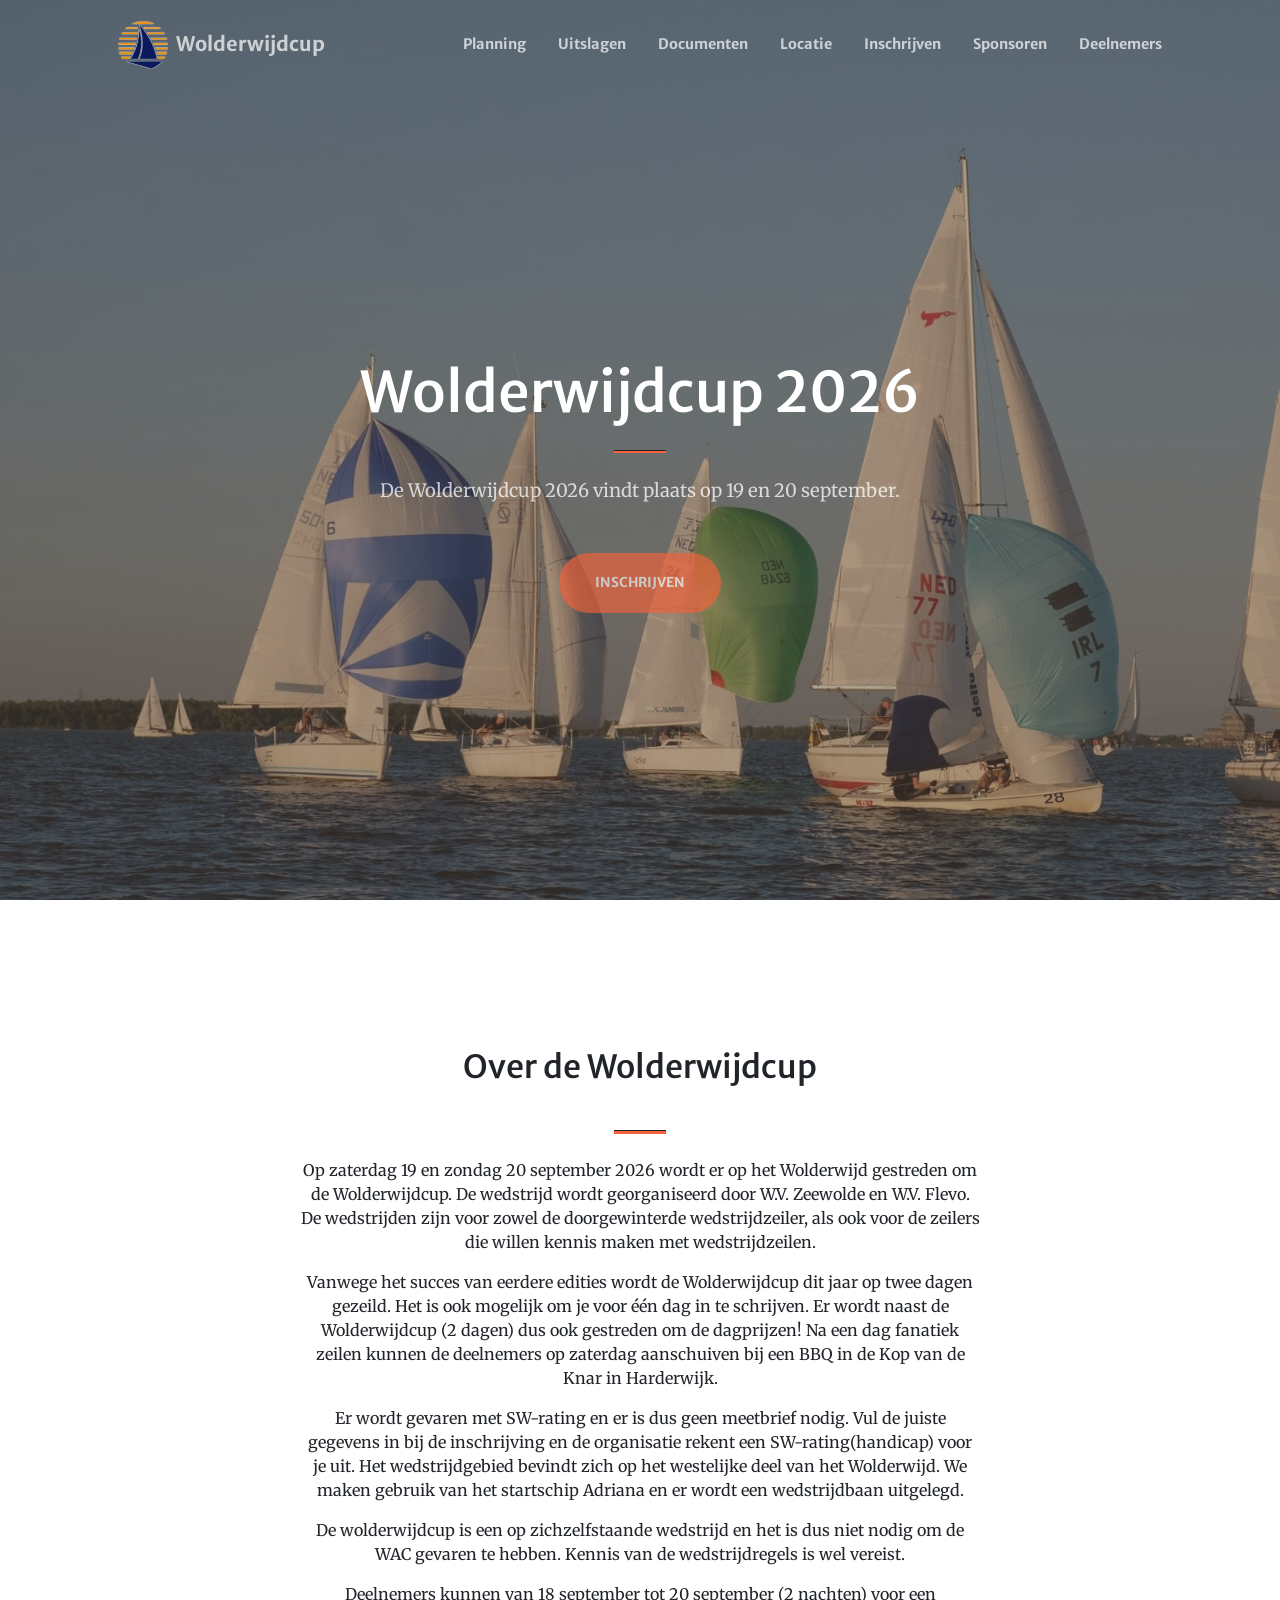
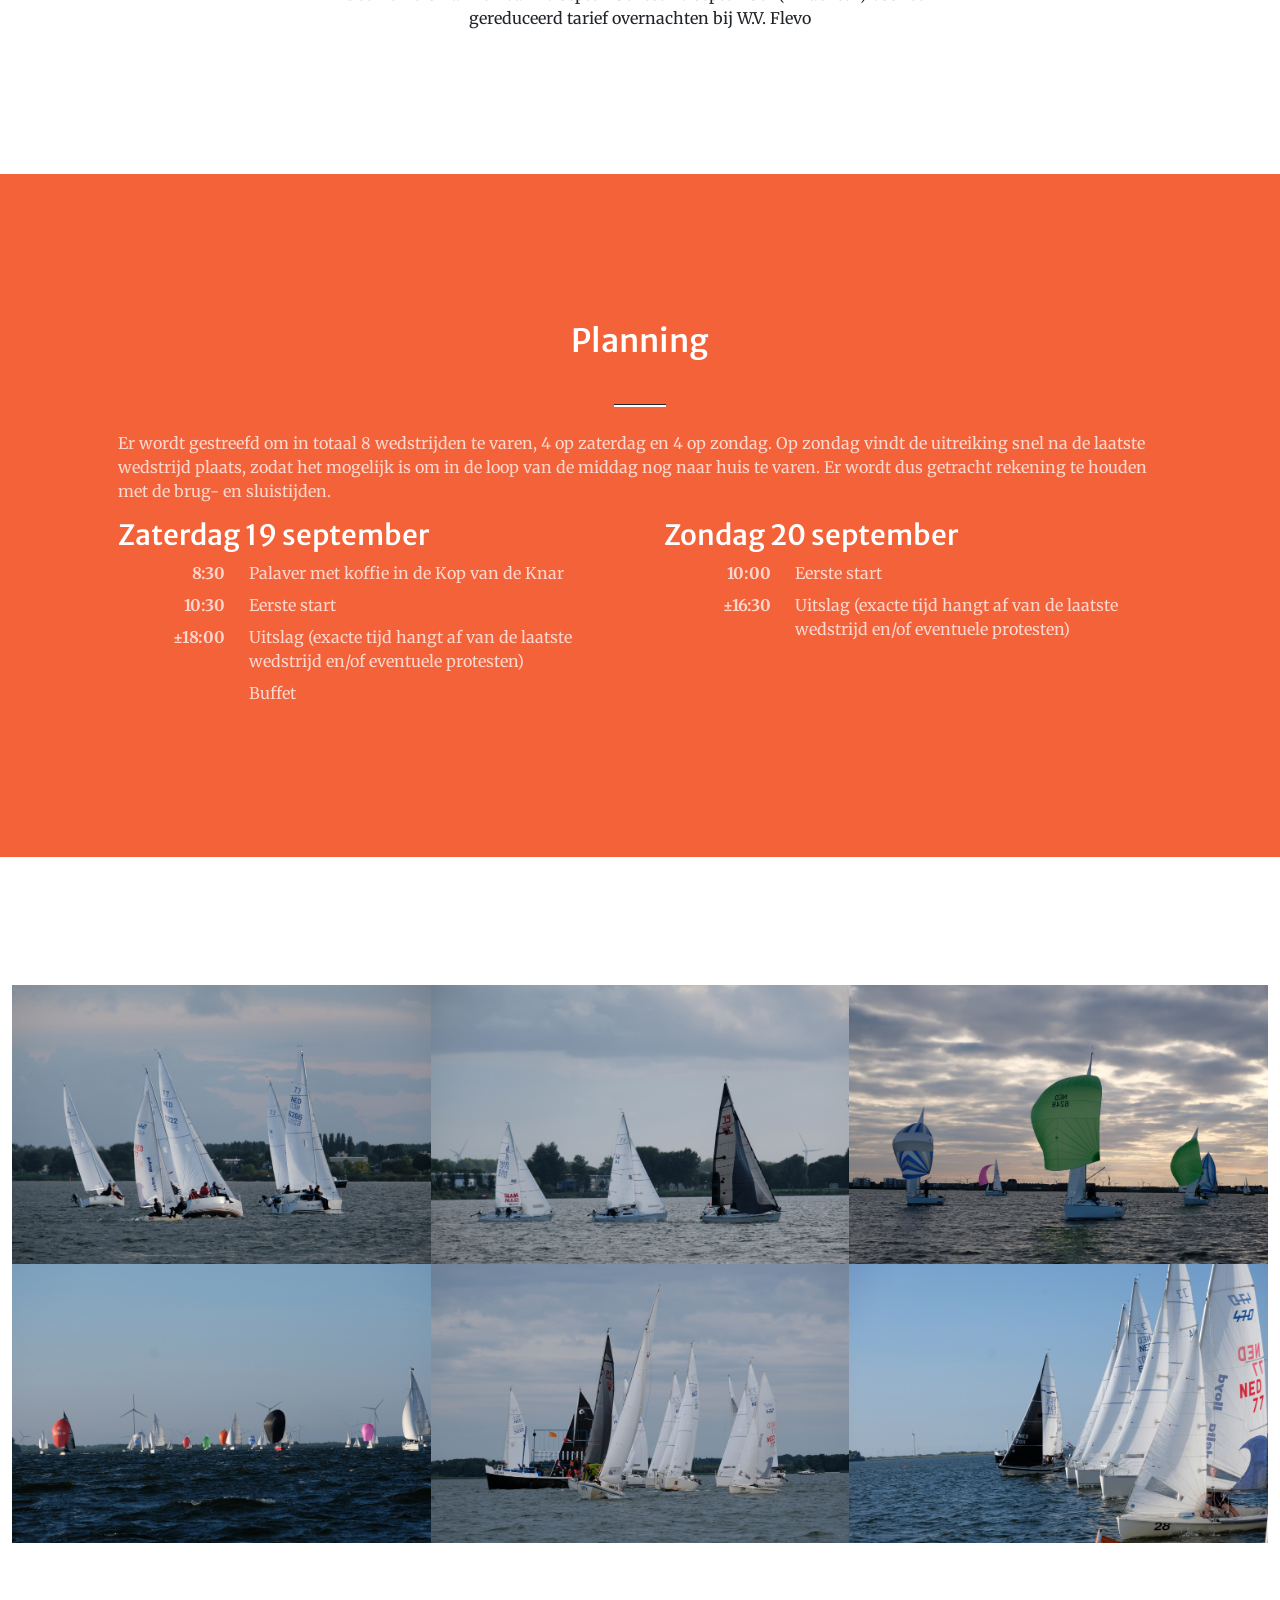
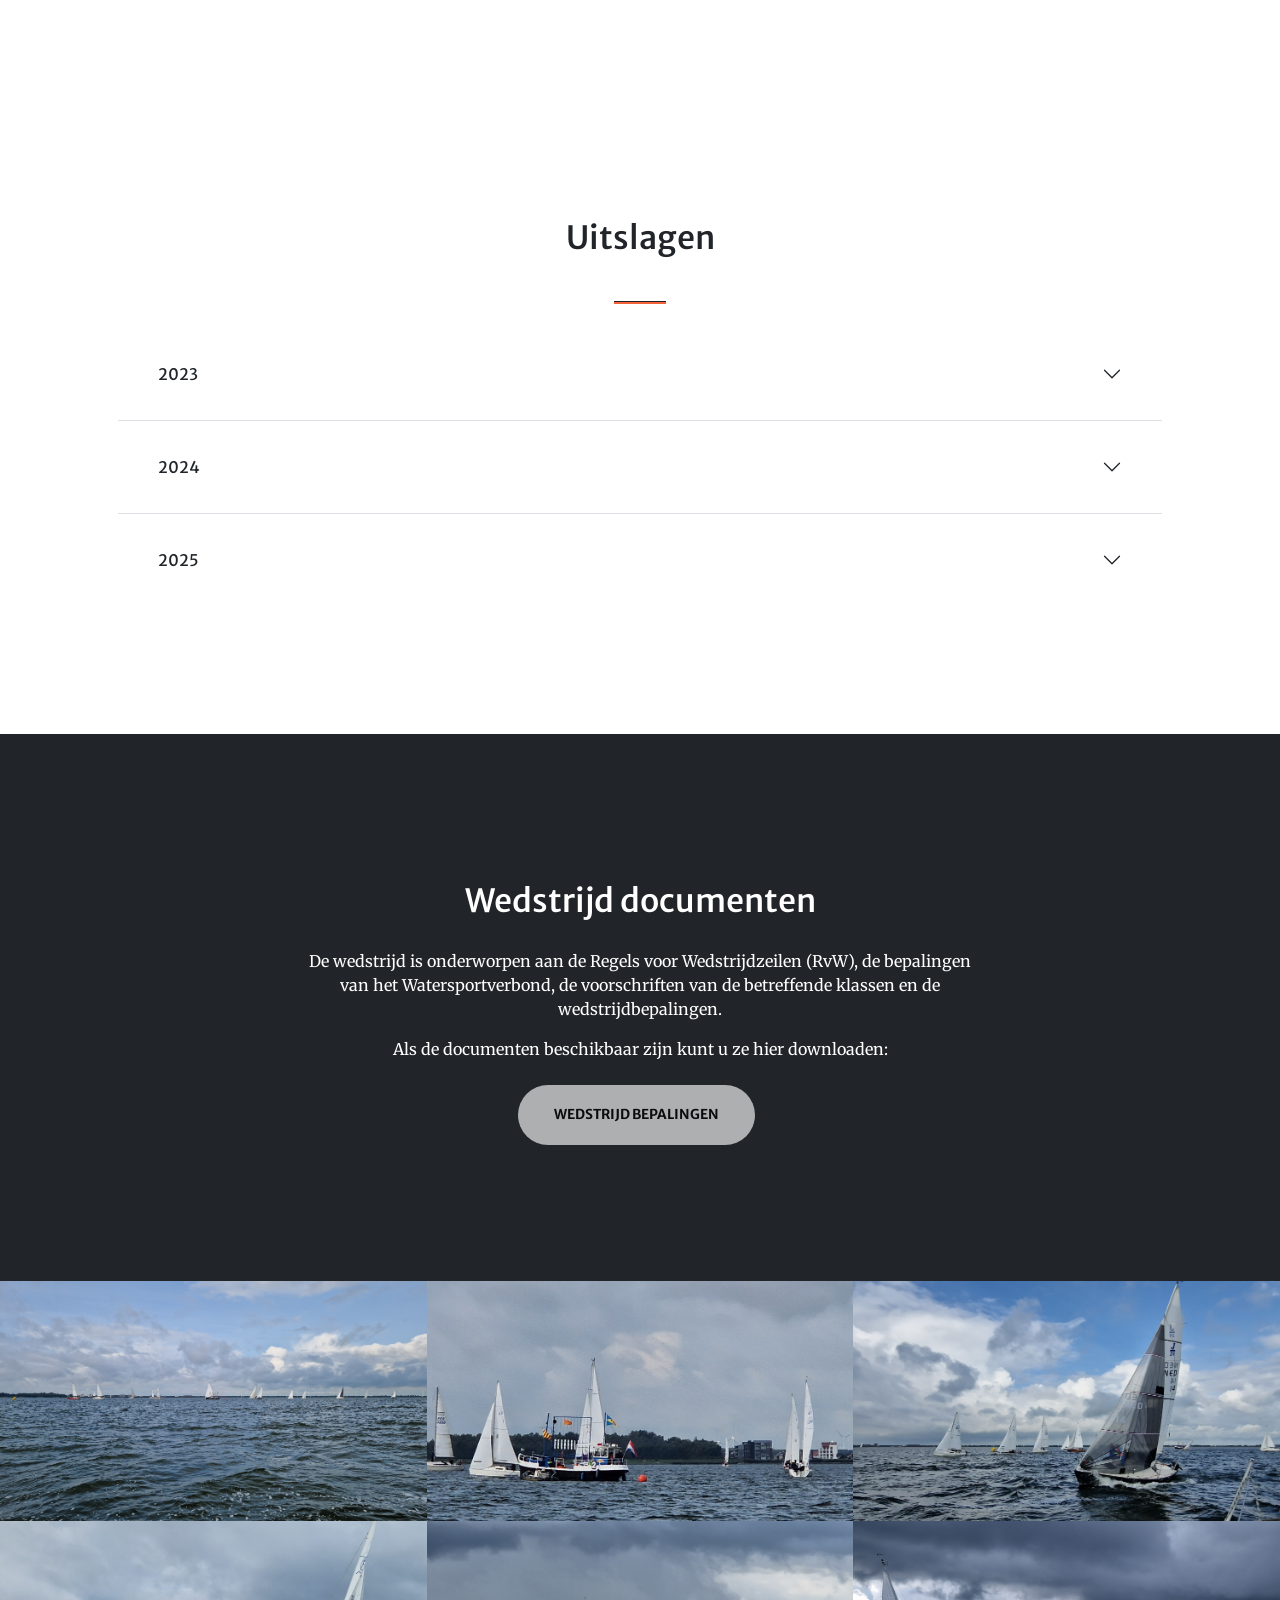
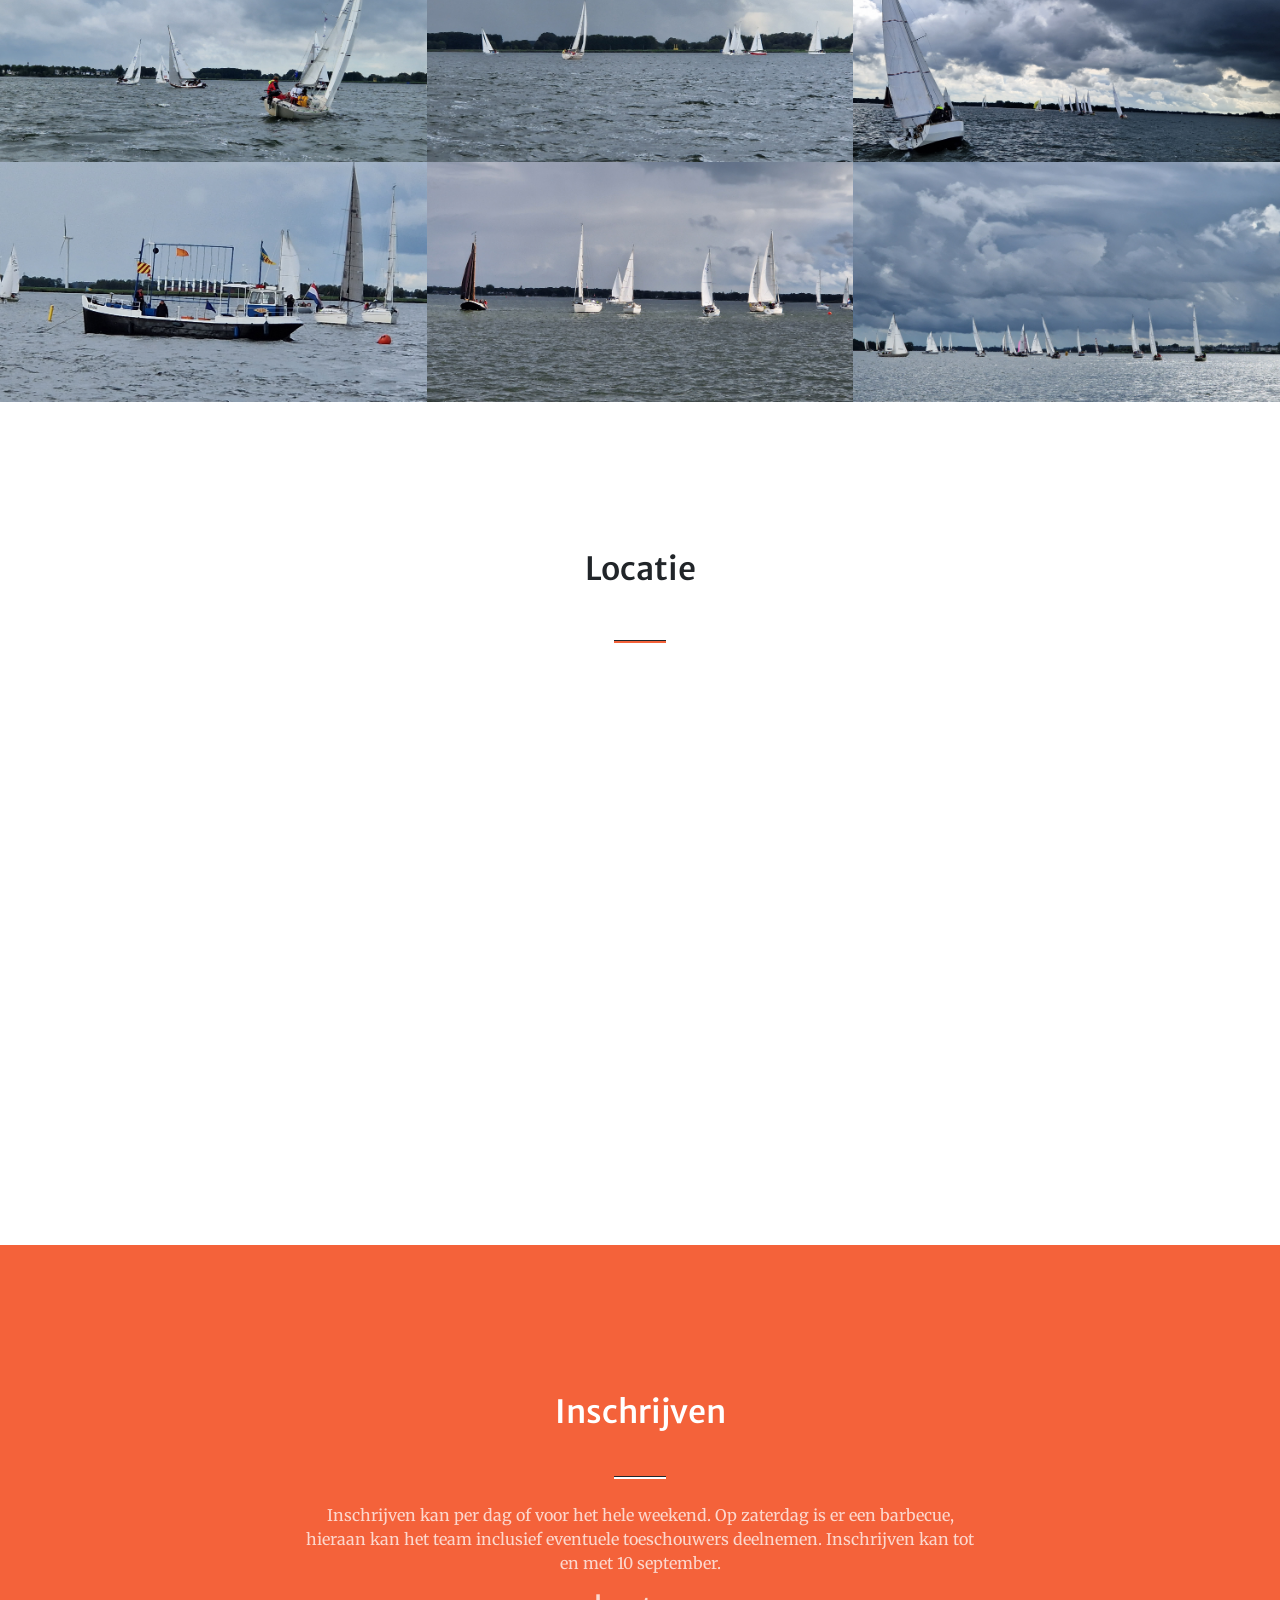
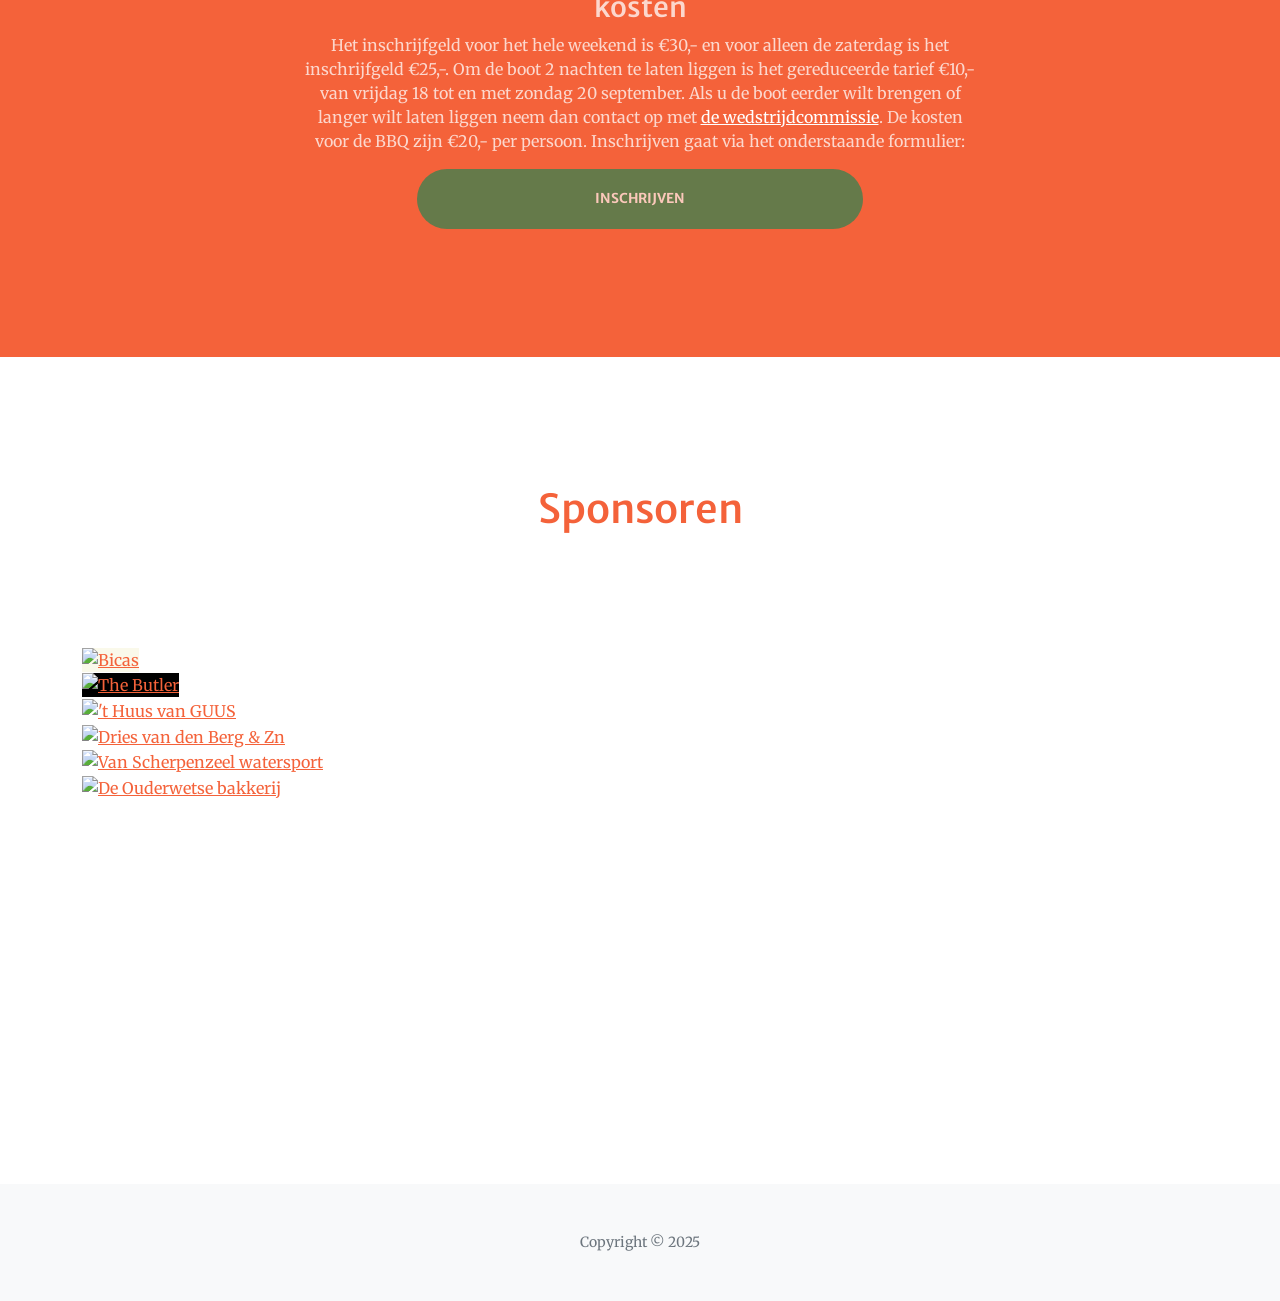
==== index.html @ 980a00e3 "Update uitslagen" ====
<!DOCTYPE html>
<html lang="en">

<head>
    <meta charset="utf-8" />
    <meta name="viewport" content="width=device-width, initial-scale=1, shrink-to-fit=no" />
    <meta name="description" content="Zeilwedstrijd, Wolderwijd, Wolderwijdcup, WV Flevo, WV Zeewolde, Harderwijk" />
    <meta name="author" content="" />
    <title>Wolderwijdcup - Harderwijk</title>
    <!-- Favicon-->
    <link rel="icon" type="image/x-icon" href="assets/favicon.ico" />
    <!-- Bootstrap Icons-->
    <link href="https://cdn.jsdelivr.net/npm/bootstrap-icons@1.5.0/font/bootstrap-icons.css" rel="stylesheet" />
    <!-- Google fonts-->
    <link href="https://fonts.googleapis.com/css?family=Merriweather+Sans:400,700" rel="stylesheet" />
    <link href="https://fonts.googleapis.com/css?family=Merriweather:400,300,300italic,400italic,700,700italic"
        rel="stylesheet" type="text/css" />
    <!-- SimpleLightbox plugin CSS-->
    <link href="https://cdnjs.cloudflare.com/ajax/libs/SimpleLightbox/2.1.0/simpleLightbox.min.css" rel="stylesheet" />
    <!-- Core theme CSS (includes Bootstrap)-->
    <link href="css/styles.css" rel="stylesheet" />
    <script src="//cdnjs.cloudflare.com/ajax/libs/jquery/3.2.1/jquery.min.js"></script>
    <script src="https://cdnjs.cloudflare.com/ajax/libs/slick-carousel/1.6.0/slick.js"></script>
    <script src="extensions/mobile/bootstrap-table-mobile.js"></script>
</head>

<body id="page-top">
    <!-- Navigation-->
    <nav class="navbar navbar-expand-lg navbar-light fixed-top py-3" id="mainNav">
        <div class="container px-4 px-lg-5">
            <a class="navbar-brand" href="#page-top"><img src="./assets/logo_transparent.png"
                    class="d-inline-block align-center" style="display: inline; height: 48px;"
                    alt="">&nbsp;&nbsp;Wolderwijdcup</a>
            <button class="navbar-toggler navbar-toggler-right" type="button" data-bs-toggle="collapse"
                data-bs-target="#navbarResponsive" aria-controls="navbarResponsive" aria-expanded="false"
                aria-label="Toggle navigation"><span class="navbar-toggler-icon"></span></button>
            <div class="collapse navbar-collapse" id="navbarResponsive">
                <ul class="navbar-nav ms-auto my-2 my-lg-0">
                    <!-- <li class="nav-item"><a class="nav-link" href="#about">Over</a></li> -->
                    <li class="nav-item"><a class="nav-link" href="#planning">Planning</a></li>
                    <li class="nav-item"><a class="nav-link" href="#uitslagen">Uitslagen</a></li>
                    <li class="nav-item"><a class="nav-link" href="#documenten">Documenten</a></li>
                    <li class="nav-item"><a class="nav-link" href="#locatie">Locatie</a></li>
                    <li class="nav-item"><a class="nav-link" href="#inschrijven">Inschrijven</a></li>
                    <li class="nav-item"><a class="nav-link" href="#sponsoren">Sponsoren</a></li>
                    <li class="nav-item"><a class="nav-link" href="#deelnemers">Deelnemers</a></li>
                    <!-- <li class="nav-item dropdown">
                        <a class="nav-link dropdown-toggle" href="#" id="navbarScrollingDropdown" role="button"
                            data-bs-toggle="dropdown" aria-expanded="false">
                            Deelnemers
                        </a>
                        <ul class="dropdown-menu" aria-labelledby="navbarScrollingDropdown">
                            <li><a class="dropdown-item" href="#deelnemers_swa_wwc">SW-A (Wolderwijdcup)</a></li>
                            <li><a class="dropdown-item" href="#deelnemers_swa_zaterdag">SW-A (Zaterdag)</a></li>
                            <li><a class="dropdown-item" href="#deelnemers_swb_wwc">SW-B (Wolderwijdcup)</a></li>
                            <li><a class="dropdown-item" href="#deelnemers_swb_zaterdag">SW-B (Zaterdag)</a></li>
                            <li><a class="dropdown-item" href="#deelnemers_ff65">FF65 kampioenschap</a></li>
                        </ul>
                    </li> -->
                </ul>
            </div>
        </div>
    </nav>
    <!-- Masthead-->
    <header class="masthead">
        <div class="container px-4 px-lg-5 h-100">
            <div class="row gx-4 gx-lg-5 h-100 align-items-center justify-content-center text-center">
                <div class="col-lg-8 align-self-end">
                    <h1 class="text-white font-weight-bold">Wolderwijdcup 2026</h1>
                    <hr class="divider" />
                </div>
                <div class="col-lg-8 align-self-baseline">
                    <p class="text-white-75 mb-5">
                        De Wolderwijdcup 2026 vindt plaats op 19 en 20 september.
                    </p>
                    <a class="btn btn-primary btn-xl disabled" href="#inschrijven">Inschrijven</a>
                </div>
            </div>
        </div>
    </header>
    <!-- Over-->
    <section class="page-section" id="about">
        <div class="container px-4 px-lg-5">
            <div class="row gx-4 gx-lg-5 justify-content-center">
                <div class="col-lg-8 text-center">
                    <h2 class="mt-0">Over de Wolderwijdcup</h2>
                    <hr class="divider " />

                    <p>Op zaterdag 19 en zondag 20 september 2026 wordt er op het Wolderwijd gestreden om de
                        Wolderwijdcup. De wedstrijd wordt georganiseerd door W.V. Zeewolde en W.V. Flevo. De wedstrijden
                        zijn voor zowel de doorgewinterde wedstrijdzeiler, als ook voor de zeilers die willen kennis
                        maken met wedstrijdzeilen. </p>

                    <p>
                        Vanwege het succes van eerdere edities wordt de Wolderwijdcup dit jaar op twee dagen gezeild.
                        Het is ook mogelijk om je voor één dag in te schrijven. Er wordt naast de Wolderwijdcup (2
                        dagen) dus ook gestreden om de dagprijzen!
                        Na een dag fanatiek zeilen kunnen de deelnemers op zaterdag aanschuiven bij een BBQ in de Kop
                        van de Knar in Harderwijk.
                    </p>

                    <p>Er wordt gevaren met SW-rating en er is dus geen meetbrief nodig. Vul de juiste gegevens in bij
                        de inschrijving en de organisatie rekent een SW-rating(handicap) voor je uit. Het
                        wedstrijdgebied bevindt zich op het westelijke deel van het Wolderwijd. We maken gebruik van het
                        startschip Adriana en er wordt een wedstrijdbaan uitgelegd.
                    </p>

                    <p>
                        De wolderwijdcup is een op zichzelfstaande wedstrijd en het is dus niet nodig om de WAC gevaren
                        te hebben.
                        Kennis van de wedstrijdregels is wel vereist.
                    </p>

                    <p>
                        Deelnemers kunnen van 18 september tot 20 september (2 nachten) voor een gereduceerd tarief
                        overnachten bij W.V. Flevo
                    </p>
                    <!-- <a class="btn btn-info btn-xl" href="#services">Get Started!</a> -->
                </div>
            </div>
        </div>
    </section>
    <!-- Planning-->
    <section class="page-section bg-primary" id="planning">
        <div class="container px-4 px-lg-5">
            <div class="row gx-4 gx-lg-5 justify-content-center">
                <div class="col-lg-8 text-center">
                    <h2 class="text-white mt-0">Planning</h2>
                    <hr class="divider divider-light" />
                </div>
            </div>
            <div class="row gx-4 gx-lg-5 justify-content-center">
                <p class="text-white-75 col-md-12">
                    Er wordt gestreefd om in totaal 8 wedstrijden te varen, 4 op zaterdag en 4 op
                    zondag.
                    Op zondag vindt de uitreiking snel na de laatste wedstrijd plaats, zodat het mogelijk is om in de
                    loop van de middag nog naar huis te varen.
                    Er wordt dus getracht rekening te houden met de brug- en sluistijden.
                </p>
                <div class="text-white-75 col-md-6">
                    <h3 class="text-white">Zaterdag 19 september</h3>
                    <dl class="row">
                        <dt class="col-3 text-end">8:30</dt>
                        <dd class="col-9">Palaver met koffie in de Kop van de Knar</dd>
                        <!-- <dt class="col-3 text-end">9:15</dt>
                        <dd class="col-9">Uitvaren</dd> -->
                        <dt class="col-3 text-end">10:30</dt>
                        <dd class="col-9">Eerste start</dd>
                        <dt class="col-3 text-end">&plusmn;18:00</dt>
                        <dd class="col-9">Uitslag (exacte tijd hangt af van de laatste wedstrijd en/of eventuele
                            protesten)</dd>
                        <dt class="col-3 text-end"></dt>
                        <dd class="col-9">Buffet</dd>
                    </dl>
                </div>

                <div class="text-white-75 col-md-6">
                    <h3 class="text-white">Zondag 20 september</h3>
                    <dl class="row">
                        <!-- <dt class="col-3 text-end">8:30</dt>
                        <dd class="col-9">Palaver met koffie in de Kop van de Knar</dd>
                        <dt class="col-3 text-end">9:00</dt>
                        <dd class="col-9">Uitvaren</dd> -->
                        <dt class="col-3 text-end">10:00</dt>
                        <dd class="col-9">Eerste start</dd>
                        <dt class="col-3 text-end">&plusmn;16:30</dt>
                        <dd class="col-9">Uitslag (exacte tijd hangt af van de laatste wedstrijd en/of eventuele
                            protesten)</dd>
                    </dl>
                </div>
            </div>
        </div>
    </section>

    <section class="page-section">
        <div id="portfolio">
            <div class="container-fluid">
                <div class="row g-0">
                    <div class="col-lg-4 col-sm-6">
                        <a class="portfolio-box" href="assets/images/fb1.jpg" title="">
                            <img class="img-fluid" src="assets/images/fb1.jpg" alt="..." />
                            <div class="portfolio-box-caption"> </div>
                        </a>
                    </div>
                    <div class="col-lg-4 col-sm-6">
                        <a class="portfolio-box" href="assets/images/fb2.jpg" title="">
                            <img class="img-fluid" src="assets/images/fb2.jpg" alt="..." /> <!-- thumbnail-->
                            <div class="portfolio-box-caption"> </div>
                        </a>
                    </div>
                    <div class="col-lg-4 col-sm-6">
                        <a class="portfolio-box" href="assets/images/fb3.jpg" title="">
                            <img class="img-fluid" src="assets/images/fb3.jpg" alt="..." />
                            <div class="portfolio-box-caption"> </div>
                        </a>
                    </div>
                    <div class="col-lg-4 col-sm-6">
                        <a class="portfolio-box" href="assets/images/fb4.jpg" title="">
                            <img class="img-fluid" src="assets/images/fb4.jpg" alt="..." />
                            <div class="portfolio-box-caption"> </div>
                        </a>
                    </div>
                    <div class="col-lg-4 col-sm-6">
                        <a class="portfolio-box" href="assets/images/fb5.jpg" title="">
                            <img class="img-fluid" src="assets/images/fb5.jpg" alt="..." />
                            <div class="portfolio-box-caption"> </div>
                        </a>
                    </div>
                    <div class="col-lg-4 col-sm-6">
                        <a class="portfolio-box" href="assets/images/fb6.jpg" title="">
                            <img class="img-fluid" src="assets/images/fb6.jpg" alt="..." />
                            <div class="portfolio-box-caption"> </div>
                        </a>
                    </div>
                </div>
            </div>
        </div>
    </section>
    <!-- Uitslagen-->
    <section class="page-section" id="uitslagen">
        <div class="container px-4 px-lg-5">

            <h2 class="text-center mt-0">Uitslagen</h2>
            <hr class="divider" />
            <div class="accordion accordion-flush" id="accordionUitslagen">
                <div class="accordion-item">
                    <h2 class="accordion-header" id="header2023">
                        <button class="accordion-button collapsed" type="button" data-bs-toggle="collapse"
                            data-bs-target="#flush-collapse2023" aria-expanded="false"
                            aria-controls="flush-collapse2023">
                            2023
                        </button>
                    </h2>
                    <div id="flush-collapse2023" class="accordion-collapse collapse" aria-labelledby="header2023"
                        data-bs-parent="#accordionUitslagen">
                        <div class="row gx-4 gx-lg-5 accordion-body">
                            <div class="col-lg-6 col-md-12 text-center">
                                <div class="mt-5 ">
                                    <!-- <div class="mb-2"><i class="bi-gem fs-1 text-primary"></i></div> -->
                                    <h3 class="h4 mb-2">Inboard</h3>
                                    <div class="table-responsive">
                                        <table class="table table-hover">
                                            <thead class="table-secondary">
                                                <tr>
                                                    <th>Nr</th>
                                                    <th>Bootnaam</th>
                                                    <th>Punten</th>
                                                    <th>Race 1</th>
                                                    <th>Race 2</th>
                                                    <th>Race 3</th>
                                                    <th>Race 4</th>
                                                </tr>
                                            </thead>
                                            <tr>
                                                <td>1</td>
                                                <td>Astra</td>
                                                <td>5</td>
                                                <td>1</td>
                                                <td>1</td>
                                                <td>1</td>
                                                <td>2</td>
                                            </tr>

                                            <tr>
                                                <td>2</td>
                                                <td>White Pearl</td>
                                                <td>12</td>
                                                <td>2 </td>
                                                <td>4 </td>
                                                <td>2 </td>
                                                <td>4</td>
                                            </tr>

                                            <tr>
                                                <td>3</td>
                                                <td>Jelle </td>
                                                <td>16</td>
                                                <td>6 </td>
                                                <td>2 </td>
                                                <td>5 </td>
                                                <td>3</td>
                                            </tr>


                                            <tr>
                                                <td>4</td>
                                                <td>Red King</td>
                                                <td>23 </td>
                                                <td>3 </td>
                                                <td>9 </td>
                                                <td>6 </td>
                                                <td>5 </td>
                                            </tr>

                                            <tr>
                                                <td>5</td>
                                                <td>Megro </td>
                                                <td>27 </td>
                                                <td>ocs </td>
                                                <td>8 </td>
                                                <td>4 </td>
                                                <td>1</td>
                                            </tr>
                                            <tr>
                                                <td>6</td>
                                                <td>IJsvogel </td>
                                                <td>28 </td>
                                                <td>9 </td>
                                                <td>5 </td>
                                                <td>3 </td>
                                                <td>11</td>
                                            </tr>

                                            <tr>
                                                <td>7</td>
                                                <td>Nimmerzat </td>
                                                <td>28 </td>
                                                <td>7 </td>
                                                <td>3 </td>
                                                <td>9 </td>
                                                <td>9</td>
                                            </tr>

                                            <tr>
                                                <td>8</td>
                                                <td>Skye </td>
                                                <td>29 </td>
                                                <td>10</td>
                                                <td>6 </td>
                                                <td>7 </td>
                                                <td>6</td>
                                            </tr>

                                            <tr>
                                                <td>9</td>
                                                <td>Gotcha </td>
                                                <td>32 </td>
                                                <td>4 </td>
                                                <td>11 </td>
                                                <td>10 </td>
                                                <td>7</td>
                                            </tr>

                                            <tr>
                                                <td>10</td>
                                                <td>Maanvis </td>
                                                <td>33 </td>
                                                <td>8 </td>
                                                <td>7 </td>
                                                <td>8 </td>
                                                <td>10</td>
                                            </tr>

                                            <tr>
                                                <td>11</td>
                                                <td>Off Line</td>
                                                <td>41 </td>
                                                <td>5 </td>
                                                <td>dnf </td>
                                                <td>dnc </td>
                                                <td>8</td>
                                            </tr>

                                            <tr>
                                                <td>12</td>
                                                <td>Carina 2</td>
                                                <td>46 </td>
                                                <td>11 </td>
                                                <td>10 </td>
                                                <td>12 </td>
                                                <td>13</td>
                                            </tr>

                                            <tr>
                                                <td>13</td>
                                                <td>Flamingo </td>
                                                <td>47 </td>
                                                <td>12 </td>
                                                <td>12 </td>
                                                <td>11 </td>
                                                <td>12</td>
                                            </tr>
                                        </table>
                                    </div>
                                </div>
                            </div>
                            <div class="col-lg-6 col-md-12 text-center">
                                <div class="mt-5 ">
                                    <!-- <div class="mb-2"><i class="bi-laptop fs-1 text-primary"></i></div> -->
                                    <h3 class="h4 mb-2">Outboard</h3>
                                    <div class="table-responsive">
                                        <table class="table table-hover">
                                            <thead class="table-secondary">
                                                <tr>
                                                    <th>Nr</th>
                                                    <th>Bootnaam</th>
                                                    <th>Punten</th>
                                                    <th>Race 1</th>
                                                    <th>Race 2</th>
                                                    <th>Race 3</th>
                                                    <th>Race 4</th>
                                                </tr>
                                            </thead>
                                            <tr>
                                                <td>1</td>
                                                <td>Musto </td>
                                                <td>4,0 </td>
                                                <td>1 </td>
                                                <td>1 </td>
                                                <td>1 </td>
                                                <td>1</td>
                                            </tr>
                                            <tr>
                                                <td>2</td>
                                                <td>Svea </td>
                                                <td>9,0 </td>
                                                <td>2 </td>
                                                <td>3 </td>
                                                <td>2 </td>
                                                <td>2</td>
                                            </tr>
                                            <tr>
                                                <td>3</td>
                                                <td>Footloose </td>
                                                <td>14,0 </td>
                                                <td>3 </td>
                                                <td>2 </td>
                                                <td>3 </td>
                                                <td>6</td>
                                            </tr>
                                            <tr>
                                                <td>4</td>
                                                <td>Liv </td>
                                                <td>21,5 </td>
                                                <td>8 </td>
                                                <td>4 </td>
                                                <td>5 </td>
                                                <td>4</td>
                                            </tr>
                                            <tr>
                                                <td>5</td>
                                                <td>Figuur </td>
                                                <td>24,5 </td>
                                                <td>6 </td>
                                                <td>4 </td>
                                                <td>6 </td>
                                                <td>8</td>
                                            </tr>
                                            <tr>
                                                <td>6</td>
                                                <td>FF Arcade </td>
                                                <td>25,0 </td>
                                                <td>4 </td>
                                                <td>14 </td>
                                                <td>4 </td>
                                                <td>3</td>
                                            </tr>
                                            <tr>
                                                <td>7</td>
                                                <td>Freya </td>
                                                <td>33,0 </td>
                                                <td>9 </td>
                                                <td>6 </td>
                                                <td>8 </td>
                                                <td>10</td>
                                            </tr>
                                            <tr>
                                                <td>8</td>
                                                <td>Life </td>
                                                <td>36,0 </td>
                                                <td>5 </td>
                                                <td>15 </td>
                                                <td>9 </td>
                                                <td>7</td>
                                            </tr>
                                            <tr>
                                                <td>9</td>
                                                <td>Jong Air 2.0 </td>
                                                <td>39,0 </td>
                                                <td>10</td>
                                                <td>8 </td>
                                                <td>10 </td>
                                                <td>11</td>
                                            </tr>
                                            <tr>
                                                <td>10</td>
                                                <td>Whiskey in the jar </td>
                                                <td>46,0 </td>
                                                <td>11 </td>
                                                <td>7 </td>
                                                <td>11 </td>
                                                <td>dsq</td>
                                            </tr>
                                            <tr>
                                                <td>11</td>
                                                <td>Joep </td>
                                                <td>47,0 </td>
                                                <td>dnf </td>
                                                <td>17 </td>
                                                <td>7 </td>
                                                <td>5</td>
                                            </tr>
                                            <tr>
                                                <td>12</td>
                                                <td>NED17 </td>
                                                <td>50,0 </td>
                                                <td>7 </td>
                                                <td>16 </td>
                                                <td>dnc </td>
                                                <td>9</td>
                                            </tr>
                                            <tr>
                                                <td>13</td>
                                                <td>Ocean Cloud </td>
                                                <td>50,0 </td>
                                                <td>12 </td>
                                                <td>9 </td>
                                                <td>12 </td>
                                                <td>dsq</td>
                                            </tr>
                                            <tr>
                                                <td>14</td>
                                                <td>Snowstorm </td>
                                                <td>52,0 </td>
                                                <td>14 </td>
                                                <td>11 </td>
                                                <td>15 </td>
                                                <td>12</td>
                                            </tr>
                                            <tr>
                                                <td>15</td>
                                                <td>Stangata </td>
                                                <td>54,0 </td>
                                                <td>13 </td>
                                                <td>10 </td>
                                                <td>13 </td>
                                                <td>dnc</td>
                                            </tr>
                                            <tr>
                                                <td>16</td>
                                                <td>Just Kidding </td>
                                                <td>55,0 </td>
                                                <td>15 </td>
                                                <td>13 </td>
                                                <td>14 </td>
                                                <td>13</td>
                                            </tr>
                                            <tr>
                                                <td>17</td>
                                                <td>Leeuwtje II </td>
                                                <td>61,0 </td>
                                                <td>16 </td>
                                                <td>12 </td>
                                                <td>16 </td>
                                                <td>dnf</td< /tr>
                                        </table>
                                        </p>
                                    </div>
                                </div>

                            </div>
                        </div>
                    </div>
                    <!-- <div class="accordion-item">
                    <h2 class="accordion-header" id="headisabledvder2022">
                        <button class="accordion-button collapsed" type="button" data-bs-toggle="collapse"
                            data-bs-target="#flush-collapse2022" aria-expanded="false"
                            aria-controls="flush-collapse2022">
                            2022
                        </button>
                    </h2>
                    <div id="flush-collapse2022" class="accordion-collapse collapse" aria-labelledby="header2022"
                        data-bs-parent="#accordionUitslagen">
                        <div class="accordion-body">Placeholder content for this accordion, which is intended to
                            demonstrate the <code>.accordion-flush</code> class. This is the second item's accordion
                            body. Let's imagine this being filled with some actual content.</div>
                    </div>
                </div> -->
                </div>
                <div class="accordion-item">
                    <h2 class="accordion-header" id="header2024">
                        <button class="accordion-button collapsed" type="button" data-bs-toggle="collapse"
                            data-bs-target="#flush-collapse2024" aria-expanded="false"
                            aria-controls="flush-collapse2024">
                            2024
                        </button>
                    </h2>
                    <div id="flush-collapse2024" class="accordion-collapse collapse" aria-labelledby="header2024"
                        data-bs-parent="#accordionUitslagen">
                        <div class="row gx-4 gx-lg-5 accordion-body">
                            <div class="col-lg-12 col-md-12">
                                <div>
                                    <h5>Wolderwijdcup 2024: Zon, Zeilen en Gezelligheid</h5>
                                    <p>Op 21 en 22 september was het weer zover: de Wolderwijdcup! Na het succes van
                                        vorig jaar besloot de organisatie om het evenement dit keer uit te breiden tot
                                        een volwaardig zeilweekend. Iedereen kon kiezen voor deelname aan de volledige
                                        Wolderwijdcup (zowel zaterdag als zondag), alleen de zaterdag of alleen de
                                        zondag. Ondertussen vond ook het clubkampioenschap voor de FF65 plaats, wat het
                                        evenement extra speciaal maakte. In totaal verschenen er maar liefst 38 boten
                                        aan de startlijn!</p>
                                    <p>De eerste deelnemers arriveerden al op vrijdagavond, toen de boten uit Nijkerk en
                                        Spakenburg de haven binnenliepen. Het is mooi om te zien hoe de Wolderwijdcup
                                        inmiddels ook buiten de grenzen van onze vereniging naam maakt. De sfeer zat er
                                        meteen goed in, met de haven die langzaam volstroomde met boten, en de
                                        gesprekken over tactiek die al snel begonnen.</p>
                                    <p>Zaterdagochtend startten we traditioneel met een bak koffie en het palaver, waar
                                        de laatste details over de wedstrijdbanen werden doorgenomen. Zoals altijd was
                                        de Adriana weer van de partij als start/finish schip en om de wedstrijdbaan uit
                                        te leggen. Al snel volgden de deelnemers het water op en vormden we een
                                        prachtige slinger van 32 boten, klaar voor een mooie dag vol zeilen.</p>
                                    <p>De zaterdag bood perfecte zeilomstandigheden: wisselende wind, veel zon en een
                                        goed gevulde startlijn. Er werden maar liefst vier wedstrijden gevaren. De
                                        veranderlijke wind hield iedereen scherp, en het was duidelijk dat de deelnemers
                                        zich geen moment konden veroorloven om te verslappen.</p>
                                    <p>Na deze heerlijke dag van zeilen, starten, finished en spanning had Roelof de BBQ
                                        al aangestoken. Tijdens de prijsuitreiking van de dagwedstrijden, mede mogelijk
                                        gemaakt door onze gulle sponsoren slijterij <strong>The Butler</strong> en
                                        <strong>De Ouderwetse Bakkerij</strong> werden de winnaars van zaterdag in het
                                        zonnetje gezet. Vervolgens was het tijd voor een gezellige avond.
                                    </p>
                                    <p>Op zondag kregen we te maken met een heel ander scenario. De wind had zich helaas
                                        een beetje verstopt, waardoor we vooral veel lagen te dobberen. Maar de stemming
                                        bleef goed – wie klaagt er nou met een zonnetje en goed gezelschap? Gelukkig had
                                        de wedstrijdleiding een scherp oog, en met een perfecte timing werd er één race
                                        ingepland precies op het moment dat de wind zich even liet zien. Vijf minuten
                                        later starten, en we hadden geen enkele wedstrijd kunnen varen! </p>
                                    <p>e prijsuitreiking vond plaats bij de Kop van de Knar, waar er weer prachtige
                                        prijzen werden uitgereikt, dit keer gesponsord door <strong>Bica’s koffie, thee
                                            en delicatessen</strong>, <strong>Dries van den Berg</strong>, <strong>The
                                            Butler</strong> en restaurant <strong>‘t Huus van Guus</strong>. De grote
                                        winnaars? In de categorie SW-A ging Joep van WV Flevo met de beker naar huis,
                                        terwijl Jong Air 2.0 van Z&MV De Zuidwal in SW-B de overwinning pakte.</p>
                                    <p>De Wolderwijdcup 2024 was een weekend om niet snel te vergeten: uitdagende
                                        wedstrijden, een warme sfeer en voor iedereen – van doorgewinterde zeilers tot
                                        supporters op de wal – volop plezier. Dus, heb je dit jaar niet meegevaren? Geen
                                        zorgen, volgend jaar krijg je weer een kans. Houd de agenda van WV Flevo dus
                                        goed in de gaten, want dit evenement wil je écht niet missen!</p>
                                    <h4 class="h4 mb-2">SW-A weekend</h4>
                                    <div class="table table-hover">

                                        <table class="table table-hover">
                                            <thead class="table-secondary">
                                                <tr>
                                                    <th>Nr</th>
                                                    <th>Zeilnr</th>
                                                    <th>Bootnaam</th>
                                                    <th>Naam</th>
                                                    <th>Punten</th>
                                                    <th>1</th>
                                                    <th>2</th>
                                                    <th>3</th>
                                                    <th>4</th>
                                                    <th>5</th>
                                                </tr>
                                            </thead>
                                            <tbody>
                                                <tr>
                                                    <td>1</td>
                                                    <td>11</td>
                                                    <td>Joep</td>
                                                    <td>Prast, J22</td>
                                                    <td>4,0</td>
                                                    <td>1</td>
                                                    <td>1</td>
                                                    <td>1</td>
                                                    <td>(3)</td>
                                                    <td>1</td>
                                                </tr>
                                                <tr>
                                                    <td>2</td>
                                                    <td>446</td>
                                                    <td>Musto</td>
                                                    <td>Hettinga, Musto Skiff</td>
                                                    <td>8,0</td>
                                                    <td>3</td>
                                                    <td>2</td>
                                                    <td>2</td>
                                                    <td>1</td>
                                                    <td>(dnc)</td>
                                                </tr>
                                                <tr>
                                                    <td>3</td>
                                                    <td>17</td>
                                                    <td>NED17</td>
                                                    <td>Termaat, J-24</td>
                                                    <td>9,0</td>
                                                    <td>2</td>
                                                    <td>(ocs)</td>
                                                    <td>3</td>
                                                    <td>2</td>
                                                    <td>2</td>
                                                </tr>
                                                <tr>
                                                    <td>4</td>
                                                    <td>1</td>
                                                    <td>Just Kidding</td>
                                                    <td>Brinksma, J24</td>
                                                    <td>17,0</td>
                                                    <td>4</td>
                                                    <td>3</td>
                                                    <td>(6)</td>
                                                    <td>4</td>
                                                    <td>6</td>
                                                </tr>
                                                <tr>
                                                    <td>5</td>
                                                    <td>1123</td>
                                                    <td>Flinke jetser</td>
                                                    <td>Winkoop, Scherpjacht</td>
                                                    <td>18,0</td>
                                                    <td>5</td>
                                                    <td>4</td>
                                                    <td>4</td>
                                                    <td>(6)</td>
                                                    <td>5</td>
                                                </tr>
                                                <tr>
                                                    <td>6</td>
                                                    <td>201</td>
                                                    <td>Basta!</td>
                                                    <td>Grootkarzijn, Dehler 34 jv</td>
                                                    <td>19,0</td>
                                                    <td>(7)</td>
                                                    <td>6</td>
                                                    <td>5</td>
                                                    <td>5</td>
                                                    <td>3</td>
                                                </tr>
                                                <tr>
                                                    <td>7</td>
                                                    <td>202</td>
                                                    <td>Ferox</td>
                                                    <td>Vos, Dehler 29</td>
                                                    <td>26,0</td>
                                                    <td>6</td>
                                                    <td>(ocs)</td>
                                                    <td>9</td>
                                                    <td>7</td>
                                                    <td>4</td>
                                                </tr>
                                                <tr>
                                                    <td>8</td>
                                                    <td>283</td>
                                                    <td>Gotcha</td>
                                                    <td>Homeijer, Spirit 28</td>
                                                    <td>27,0</td>
                                                    <td>8</td>
                                                    <td>5</td>
                                                    <td>7</td>
                                                    <td>(10)</td>
                                                    <td>7</td>
                                                </tr>
                                                <tr>
                                                    <td>9</td>
                                                    <td>94</td>
                                                    <td>Elena</td>
                                                    <td>Oosterhof, open boot Archambault Sprinto</td>
                                                    <td>34,0</td>
                                                    <td>9</td>
                                                    <td>7</td>
                                                    <td>(11)</td>
                                                    <td>9</td>
                                                    <td>9</td>
                                                </tr>
                                                <tr>
                                                    <td>10</td>
                                                    <td>3</td>
                                                    <td>Nimmerzat</td>
                                                    <td>Dam, Victoire 1044</td>
                                                    <td>35,0</td>
                                                    <td>(11)</td>
                                                    <td>9</td>
                                                    <td>8</td>
                                                    <td>8</td>
                                                    <td>10</td>
                                                </tr>
                                                <tr>
                                                    <td>11</td>
                                                    <td>4333</td>
                                                    <td>Comodo</td>
                                                    <td>Sijs, Westerly GK24</td>
                                                    <td>36,0</td>
                                                    <td>10</td>
                                                    <td>8</td>
                                                    <td>10</td>
                                                    <td>(dnc)</td>
                                                    <td>8</td>
                                                </tr>
                                            </tbody>
                                        </table>

                                    </div>

                                    <div class="table table-hover">
                                        <h4 class="mb-2">SW-B weekend</h4>

                                        <table class="table table-hover">
                                            <thead class="table-secondary">
                                                <tr>
                                                    <th>Nr</th>
                                                    <th>Zeilnr</th>
                                                    <th>Bootnaam</th>
                                                    <th>Naam</th>
                                                    <th>Punten</th>
                                                    <th>1</th>
                                                    <th>2</th>
                                                    <th>3</th>
                                                    <th>4</th>
                                                    <th>5</th>
                                                </tr>
                                            </thead>
                                            <tbody>
                                                <tr>
                                                    <td>1</td>
                                                    <td>5396</td>
                                                    <td>Jong Air 2.0</td>
                                                    <td>Essen, Waarschip 7.25</td>
                                                    <td>4,0</td>
                                                    <td>1</td>
                                                    <td>1</td>
                                                    <td>(3)</td>
                                                    <td>1</td>
                                                    <td>1</td>
                                                </tr>
                                                <tr>
                                                    <td>2</td>
                                                    <td>1987</td>
                                                    <td>Svea</td>
                                                    <td>Mostert, Marieholm IF</td>
                                                    <td>7,0</td>
                                                    <td>2</td>
                                                    <td>2</td>
                                                    <td>1</td>
                                                    <td>2</td>
                                                    <td>(dnc)</td>
                                                </tr>
                                                <tr>
                                                    <td>3</td>
                                                    <td>934</td>
                                                    <td>Knøt</td>
                                                    <td>Dam, Marieholm IF</td>
                                                    <td>12,0</td>
                                                    <td>3</td>
                                                    <td>(5)</td>
                                                    <td>2</td>
                                                    <td>4</td>
                                                    <td>3</td>
                                                </tr>
                                                <tr>
                                                    <td>4</td>
                                                    <td>1410</td>
                                                    <td>Liv</td>
                                                    <td>Tol, Marieholm IF</td>
                                                    <td>14,0</td>
                                                    <td>(5)</td>
                                                    <td>3</td>
                                                    <td>4</td>
                                                    <td>3</td>
                                                    <td>4</td>
                                                </tr>
                                                <tr>
                                                    <td>5</td>
                                                    <td>2842</td>
                                                    <td>Figuur</td>
                                                    <td>Tol, Marieholm IF</td>
                                                    <td>15,0</td>
                                                    <td>4</td>
                                                    <td>4</td>
                                                    <td>(5)</td>
                                                    <td>5</td>
                                                    <td>2</td>
                                                </tr>
                                                <tr>
                                                    <td>6</td>
                                                    <td>69</td>
                                                    <td>Saphir</td>
                                                    <td>Lambooij, Fan 20</td>
                                                    <td>23,0</td>
                                                    <td>(6)</td>
                                                    <td>6</td>
                                                    <td>6</td>
                                                    <td>6</td>
                                                    <td>5</td>
                                                </tr>
                                            </tbody>
                                        </table>

                                    </div>

                                    <div class="table table-hover">
                                        <h4 class="mb-2">FF65 kampioenschap</h4>

                                        <table class="table table-hover table-mobile-responsive ">
                                            <thead class="table-secondary">
                                                <tr>
                                                    <th>Nr</th>
                                                    <th>Zeilnr</th>
                                                    <th>Bootnaam</th>
                                                    <th>Naam</th>
                                                    <th>Punten</th>
                                                    <th>1</th>
                                                    <th>2</th>
                                                    <th>3</th>
                                                    <th>4</th>
                                                    <th>5</th>
                                                </tr>
                                            </thead>
                                            <tbody>
                                                <tr>
                                                    <td>1</td>
                                                    <td>NED 14</td>
                                                    <td>FF Wit</td>
                                                    <td>Erik Scheepmaker</td>
                                                    <td>6,0</td>
                                                    <td>1</td>
                                                    <td>2</td>
                                                    <td>1</td>
                                                    <td>2</td>
                                                    <td>(5)</td>
                                                </tr>
                                                <tr>
                                                    <td>2</td>
                                                    <td>NED 5033</td>
                                                    <td>Fianchetto</td>
                                                    <td>Ed Brand</td>
                                                    <td>7,0</td>
                                                    <td>2</td>
                                                    <td>1</td>
                                                    <td>(6)</td>
                                                    <td>3</td>
                                                    <td>1</td>
                                                </tr>
                                                <tr>
                                                    <td>3</td>
                                                    <td>NED 32</td>
                                                    <td>Face2Face</td>
                                                    <td>Rinus Bos</td>
                                                    <td>14,0</td>
                                                    <td>5</td>
                                                    <td>3</td>
                                                    <td>2</td>
                                                    <td>(6)</td>
                                                    <td>4</td>
                                                </tr>
                                                <tr>
                                                    <td>4</td>
                                                    <td>NED 6</td>
                                                    <td>Life</td>
                                                    <td>Peter v Werven</td>
                                                    <td>16,0</td>
                                                    <td>4</td>
                                                    <td>(5)</td>
                                                    <td>4</td>
                                                    <td>5</td>
                                                    <td>3</td>
                                                </tr>
                                                <tr>
                                                    <td>5</td>
                                                    <td>NED 7</td>
                                                    <td>Footloose</td>
                                                    <td>Ronald Janssen Groesbeek</td>
                                                    <td>17,0</td>
                                                    <td>(6)</td>
                                                    <td>4</td>
                                                    <td>3</td>
                                                    <td>4</td>
                                                    <td>6</td>
                                                </tr>
                                                <tr>
                                                    <td>6</td>
                                                    <td>NED 4926</td>
                                                    <td>FireFly</td>
                                                    <td>Sybe van Benthum</td>
                                                    <td>18,0</td>
                                                    <td>(dns)</td>
                                                    <td>8</td>
                                                    <td>7</td>
                                                    <td>1</td>
                                                    <td>2</td>
                                                </tr>
                                                <tr>
                                                    <td>7</td>
                                                    <td>NED 24</td>
                                                    <td>ForFun</td>
                                                    <td>Gerald van Kooten</td>
                                                    <td>23,0</td>
                                                    <td>3</td>
                                                    <td>7</td>
                                                    <td>5</td>
                                                    <td>8</td>
                                                    <td>(dnc)</td>
                                                </tr>
                                                <tr>
                                                    <td>8</td>
                                                    <td>NED 5222</td>
                                                    <td>Femme Fatale</td>
                                                    <td>Sietske Snoeck</td>
                                                    <td>29,5</td>
                                                    <td>7</td>
                                                    <td>6</td>
                                                    <td>8</td>
                                                    <td>(9)</td>
                                                    <td>8</td>
                                                </tr>
                                                <tr>
                                                    <td>9</td>
                                                    <td>NED 5578</td>
                                                    <td>Toff</td>
                                                    <td>Sander de Bruin</td>
                                                    <td>30,5</td>
                                                    <td>8</td>
                                                    <td>(9)</td>
                                                    <td>8</td>
                                                    <td>7</td>
                                                    <td>7</td>
                                                </tr>
                                            </tbody>
                                        </table>

                                    </div>


                                    <div class="table table-hover">
                                        <h4 class="mb-2">SW-A zaterdag</h4>

                                        <table class="table table-hover">
                                            <thead class="table-secondary">
                                                <tr>
                                                    <th>Nr</th>
                                                    <th>Zeilnr</th>
                                                    <th>Bootnaam</th>
                                                    <th>Naam</th>
                                                    <th>Punten</th>
                                                    <th>1</th>
                                                    <th>2</th>
                                                    <th>3</th>
                                                    <th>4</th>
                                                </tr>
                                            </thead>
                                            <tbody>
                                                <tr>
                                                    <td>1</td>
                                                    <td>11</td>
                                                    <td>Joep</td>
                                                    <td>Prast, J22</td>
                                                    <td>6,0</td>
                                                    <td>1</td>
                                                    <td>1</td>
                                                    <td>1</td>
                                                    <td>3</td>
                                                </tr>
                                                <tr>
                                                    <td>2</td>
                                                    <td>446</td>
                                                    <td>Musto</td>
                                                    <td>Hettinga, Musto Skiff</td>
                                                    <td>8,0</td>
                                                    <td>3</td>
                                                    <td>2</td>
                                                    <td>2</td>
                                                    <td>1</td>
                                                </tr>
                                                <tr>
                                                    <td>3</td>
                                                    <td>1</td>
                                                    <td>Just Kidding</td>
                                                    <td>Brinksma, J24</td>
                                                    <td>17,0</td>
                                                    <td>4</td>
                                                    <td>3</td>
                                                    <td>6</td>
                                                    <td>4</td>
                                                </tr>
                                                <tr>
                                                    <td>4</td>
                                                    <td>1123</td>
                                                    <td>Flinke jetser</td>
                                                    <td>Winkoop, Scherpjacht</td>
                                                    <td>19,0</td>
                                                    <td>5</td>
                                                    <td>4</td>
                                                    <td>4</td>
                                                    <td>6</td>
                                                </tr>
                                                <tr>
                                                    <td>5</td>
                                                    <td>17</td>
                                                    <td>NED17</td>
                                                    <td>Termaat, J-24</td>
                                                    <td>20,0</td>
                                                    <td>2</td>
                                                    <td>ocs</td>
                                                    <td>3</td>
                                                    <td>2</td>
                                                </tr>
                                                <tr>
                                                    <td>6</td>
                                                    <td>201</td>
                                                    <td>Basta!</td>
                                                    <td>Grootkarzijn, Dehler 34 jv</td>
                                                    <td>23,0</td>
                                                    <td>7</td>
                                                    <td>6</td>
                                                    <td>5</td>
                                                    <td>5</td>
                                                </tr>
                                                <tr>
                                                    <td>7</td>
                                                    <td>283</td>
                                                    <td>Gotcha</td>
                                                    <td>Homeijer, Spirit 28</td>
                                                    <td>30,0</td>
                                                    <td>8</td>
                                                    <td>5</td>
                                                    <td>7</td>
                                                    <td>10</td>
                                                </tr>
                                                <tr>
                                                    <td>8</td>
                                                    <td>202</td>
                                                    <td>Ferox</td>
                                                    <td>Vos, Dehler 29</td>
                                                    <td>35,0</td>
                                                    <td>6</td>
                                                    <td>ocs</td>
                                                    <td>9</td>
                                                    <td>7</td>
                                                </tr>
                                                <tr>
                                                    <td>9</td>
                                                    <td>94</td>
                                                    <td>Elena</td>
                                                    <td>Oosterhof, open boot Archambault Sprinto</td>
                                                    <td>37,0</td>
                                                    <td>9</td>
                                                    <td>7</td>
                                                    <td>12</td>
                                                    <td>9</td>
                                                </tr>
                                                <tr>
                                                    <td>10</td>
                                                    <td>3</td>
                                                    <td>Nimmerzat</td>
                                                    <td>Dam, Victoire 1044</td>
                                                    <td>37,0</td>
                                                    <td>12</td>
                                                    <td>9</td>
                                                    <td>8</td>
                                                    <td>8</td>
                                                </tr>
                                                <tr>
                                                    <td>11</td>
                                                    <td>4333</td>
                                                    <td>Comodo</td>
                                                    <td>Sijs, Westerly GK24</td>
                                                    <td>42,0</td>
                                                    <td>10</td>
                                                    <td>8</td>
                                                    <td>10</td>
                                                    <td>dnc</td>
                                                </tr>
                                                <tr>
                                                    <td>12</td>
                                                    <td>1144</td>
                                                    <td>Flamingo</td>
                                                    <td>Vliek, Dehler optima 980</td>
                                                    <td>43,0</td>
                                                    <td>11</td>
                                                    <td>10</td>
                                                    <td>11</td>
                                                    <td>11</td>
                                                </tr>
                                                <tr>
                                                    <td>13</td>
                                                    <td>223</td>
                                                    <td>Yeoman</td>
                                                    <td>Nooij, Kajuitzeiljacht</td>
                                                    <td>56,0</td>
                                                    <td>dnf</td>
                                                    <td>dnc</td>
                                                    <td>dnc</td>
                                                    <td>dnc</td>
                                                </tr>
                                            </tbody>
                                        </table>

                                    </div>


                                    <div class="table table-hover">
                                        <h4 class="mb-2">SW-B zaterdag</h4>

                                        <table class="table table-hover">
                                            <thead class="table-secondary">
                                                <tr>
                                                    <th>Nr</th>
                                                    <th>Zeilnr</th>
                                                    <th>Bootnaam</th>
                                                    <th>Naam</th>
                                                    <th>Punten</th>
                                                    <th>1</th>
                                                    <th>2</th>
                                                    <th>3</th>
                                                    <th>4</th>
                                                </tr>
                                            </thead>
                                            <tbody>
                                                <tr>
                                                    <td>1</td>
                                                    <td>5396</td>
                                                    <td>Jong Air 2.0</td>
                                                    <td>Essen, Waarschip 7.25</td>
                                                    <td>6,0</td>
                                                    <td>1</td>
                                                    <td>1</td>
                                                    <td>3</td>
                                                    <td>1</td>
                                                </tr>
                                                <tr>
                                                    <td>2</td>
                                                    <td>1987</td>
                                                    <td>Svea</td>
                                                    <td>Mostert, Marieholm IF</td>
                                                    <td>7,0</td>
                                                    <td>2</td>
                                                    <td>2</td>
                                                    <td>1</td>
                                                    <td>2</td>
                                                </tr>
                                                <tr>
                                                    <td>3</td>
                                                    <td>934</td>
                                                    <td>Knøt</td>
                                                    <td>Dam, Marieholm IF</td>
                                                    <td>14,0</td>
                                                    <td>3</td>
                                                    <td>5</td>
                                                    <td>2</td>
                                                    <td>4</td>
                                                </tr>
                                                <tr>
                                                    <td>4</td>
                                                    <td>1410</td>
                                                    <td>Liv</td>
                                                    <td>Tol, Marieholm IF</td>
                                                    <td>15,0</td>
                                                    <td>5</td>
                                                    <td>3</td>
                                                    <td>4</td>
                                                    <td>3</td>
                                                </tr>
                                                <tr>
                                                    <td>5</td>
                                                    <td>2842</td>
                                                    <td>Figuur</td>
                                                    <td>Tol, Marieholm IF</td>
                                                    <td>18,0</td>
                                                    <td>4</td>
                                                    <td>4</td>
                                                    <td>5</td>
                                                    <td>5</td>
                                                </tr>
                                                <tr>
                                                    <td>6</td>
                                                    <td>62</td>
                                                    <td>Freya</td>
                                                    <td>Sterken, ETAP 21i</td>
                                                    <td>26,0</td>
                                                    <td>6</td>
                                                    <td>8</td>
                                                    <td>6</td>
                                                    <td>6</td>
                                                </tr>
                                                <tr>
                                                    <td>7</td>
                                                    <td>73</td>
                                                    <td>Astra</td>
                                                    <td>Hop, LM 30</td>
                                                    <td>31,0</td>
                                                    <td>7</td>
                                                    <td>6</td>
                                                    <td>dsq</td>
                                                    <td>7</td>
                                                </tr>
                                                <tr>
                                                    <td>8</td>
                                                    <td>41</td>
                                                    <td>Jajur</td>
                                                    <td>Hove, Maxi 68</td>
                                                    <td>33,0</td>
                                                    <td>dnf</td>
                                                    <td>7</td>
                                                    <td>7</td>
                                                    <td>8</td>
                                                </tr>
                                                <tr>
                                                    <td>9</td>
                                                    <td>69</td>
                                                    <td>Saphir</td>
                                                    <td>Lambooij, Fan 20</td>
                                                    <td>34,0</td>
                                                    <td>8</td>
                                                    <td>9</td>
                                                    <td>8</td>
                                                    <td>9</td>
                                                </tr>
                                                <tr>
                                                    <td>10</td>
                                                    <td>888</td>
                                                    <td>FFleur</td>
                                                    <td>Alebregtse, Compromis 888</td>
                                                    <td>43,0</td>
                                                    <td>dnf</td>
                                                    <td>dnc</td>
                                                    <td>ret</td>
                                                    <td>10</td>
                                                </tr>
                                            </tbody>
                                        </table>

                                    </div>


                                    <div class="table table-hover">
                                        <h4 class="mb-2">SW-A zondag</h4>
                                        <table class="table table-hover">
                                            <thead class="table-secondary">
                                                <tr>
                                                    <th>Nr</th>
                                                    <th>Zeilnr</th>
                                                    <th>Bootnaam</th>
                                                    <th>Naam</th>
                                                    <th>Punten</th>
                                                    <th>1</th>
                                                </tr>
                                            </thead>
                                            <tbody>
                                                <tr>
                                                    <td>1</td>
                                                    <td>11</td>
                                                    <td>Joep</td>
                                                    <td>Prast, J22</td>
                                                    <td>1,0</td>
                                                    <td>1</td>
                                                </tr>
                                                <tr>
                                                    <td>2</td>
                                                    <td>17</td>
                                                    <td>NED17</td>
                                                    <td>Termaat, J-24</td>
                                                    <td>2,0</td>
                                                    <td>2</td>
                                                </tr>
                                                <tr>
                                                    <td>3</td>
                                                    <td>201</td>
                                                    <td>Basta!</td>
                                                    <td>Grootkarzijn, Dehler 34 jv</td>
                                                    <td>3,0</td>
                                                    <td>3</td>
                                                </tr>
                                                <tr>
                                                    <td>4</td>
                                                    <td>202</td>
                                                    <td>Ferox</td>
                                                    <td>Vos, Dehler 29</td>
                                                    <td>4,0</td>
                                                    <td>4</td>
                                                </tr>
                                                <tr>
                                                    <td>5</td>
                                                    <td>1123</td>
                                                    <td>Flinke jetser</td>
                                                    <td>Winkoop, Scherpjacht</td>
                                                    <td>5,0</td>
                                                    <td>5</td>
                                                </tr>
                                                <tr>
                                                    <td>6</td>
                                                    <td>1</td>
                                                    <td>Just Kidding</td>
                                                    <td>Brinksma, J24</td>
                                                    <td>6,0</td>
                                                    <td>6</td>
                                                </tr>
                                                <tr>
                                                    <td>7</td>
                                                    <td>99</td>
                                                    <td>Just Us</td>
                                                    <td>Justus, Zeiljacht</td>
                                                    <td>7,0</td>
                                                    <td>7</td>
                                                </tr>
                                                <tr>
                                                    <td>8</td>
                                                    <td>283</td>
                                                    <td>Gotcha</td>
                                                    <td>Homeijer, Spirit 28</td>
                                                    <td>8,0</td>
                                                    <td>8</td>
                                                </tr>
                                                <tr>
                                                    <td>9</td>
                                                    <td>4333</td>
                                                    <td>Comodo</td>
                                                    <td>Sijs, Westerly GK24</td>
                                                    <td>9,0</td>
                                                    <td>9</td>
                                                </tr>
                                                <tr>
                                                    <td>10</td>
                                                    <td>94</td>
                                                    <td>Elena</td>
                                                    <td>Oosterhof, open boot Archambault Sprinto</td>
                                                    <td>10,0</td>
                                                    <td>10</td>
                                                </tr>
                                                <tr>
                                                    <td>11</td>
                                                    <td>3</td>
                                                    <td>Nimmerzat</td>
                                                    <td>Dam, Victoire 1044</td>
                                                    <td>11,0</td>
                                                    <td>11</td>
                                                </tr>
                                                <tr>
                                                    <td>12</td>
                                                    <td>7</td>
                                                    <td>Cryms</td>
                                                    <td>Geerlings, Optima 92</td>
                                                    <td>12,0</td>
                                                    <td>12</td>
                                                </tr>
                                                <tr>
                                                    <td>13</td>
                                                    <td>446</td>
                                                    <td>Musto</td>
                                                    <td>Hettinga, Musto Skiff</td>
                                                    <td>14,0</td>
                                                    <td>dnc</td>
                                                </tr>
                                            </tbody>
                                        </table>


                                    </div>


                                    <div class="table table-hover">
                                        <h4 class="mb-2">SW-B zondag</h4>

                                        <table class="table table-hover">
                                            <thead class="table-secondary">
                                                <tr>
                                                    <th>Nr</th>
                                                    <th>Zeilnr</th>
                                                    <th>Bootnaam</th>
                                                    <th>Naam</th>
                                                    <th>Punten</th>
                                                    <th>1</th>
                                                </tr>
                                            </thead>
                                            <tbody>
                                                <tr>
                                                    <td>1</td>
                                                    <td>5396</td>
                                                    <td>Jong Air 2.0</td>
                                                    <td>Essen, Waarschip 7.25</td>
                                                    <td>1,0</td>
                                                    <td>1</td>
                                                </tr>
                                                <tr>
                                                    <td>2</td>
                                                    <td>2842</td>
                                                    <td>Figuur</td>
                                                    <td>Tol, Marieholm IF</td>
                                                    <td>2,0</td>
                                                    <td>2</td>
                                                </tr>
                                                <tr>
                                                    <td>3</td>
                                                    <td>934</td>
                                                    <td>Knøt</td>
                                                    <td>Dam, Marieholm IF</td>
                                                    <td>3,0</td>
                                                    <td>3</td>
                                                </tr>
                                                <tr>
                                                    <td>4</td>
                                                    <td>1410</td>
                                                    <td>Liv</td>
                                                    <td>Tol, Marieholm IF</td>
                                                    <td>4,0</td>
                                                    <td>4</td>
                                                </tr>
                                                <tr>
                                                    <td>5</td>
                                                    <td>243</td>
                                                    <td>Stangatta</td>
                                                    <td>Zonneveld, Hunter</td>
                                                    <td>5,0</td>
                                                    <td>5</td>
                                                </tr>
                                                <tr>
                                                    <td>6</td>
                                                    <td>434</td>
                                                    <td>Kaatje</td>
                                                    <td>Lippinkhof, Dehler Duetta 86</td>
                                                    <td>6,0</td>
                                                    <td>6</td>
                                                </tr>
                                                <tr>
                                                    <td>7</td>
                                                    <td>69</td>
                                                    <td>Saphir</td>
                                                    <td>Lambooij, Fan 20</td>
                                                    <td>7,0</td>
                                                    <td>7</td>
                                                </tr>
                                                <tr>
                                                    <td>8</td>
                                                    <td>1965</td>
                                                    <td>Leeuwtje II</td>
                                                    <td>Driessen, Deense Junior</td>
                                                    <td>8,0</td>
                                                    <td>8</td>
                                                </tr>
                                                <tr>
                                                    <td>9</td>
                                                    <td>403</td>
                                                    <td>Peace of mind</td>
                                                    <td>Schuchardt, Dufour 1800</td>
                                                    <td>11,0</td>
                                                    <td>dnc</td>
                                                </tr>
                                                <tr>
                                                    <td>9</td>
                                                    <td>1987</td>
                                                    <td>Svea</td>
                                                    <td>Mostert, Marieholm IF</td>
                                                    <td>11,0</td>
                                                    <td>dnc</td>
                                                </tr>
                                            </tbody>
                                        </table>

                                    </div>





                                </div>
                            </div>
                        </div>
                    </div>
                </div>
                <div class="accordion-item">
                    <h2 class="accordion-header" id="header2025">
                        <button class="accordion-button collapsed" type="button" data-bs-toggle="collapse"
                            data-bs-target="#flush-collapse2025" aria-expanded="false"
                            aria-controls="flush-collapse2025">
                            2025
                        </button>
                    </h2>
                    <div id="flush-collapse2025" class="accordion-collapse collapse" aria-labelledby="header2025"
                        data-bs-parent="#accordionUitslagen">
                        <div class="row gx-4 gx-lg-5 accordion-body">
                            <div class="col-lg-12 col-md-12 ">

                                <div>

<h4>Wolderwijdcup SW-A</h4>
<div class="table-responsive"><table class="dataframe table table-hover">  <thead class="table-secondary">    <tr style="text-align: left;">      <th>Nr</th>      <th>Sailno</th>      <th>Bootnaam</th>      <th>Punten</th>      <th>1</th>      <th>2</th>      <th>3</th>      <th>4</th>      <th>5</th>      <th>6</th>      <th>7</th>    </tr>  </thead>  <tbody>    <tr>      <td>1</td>      <td>446</td>      <td>Musto Skiff</td>      <td>9.0</td>      <td>2</td>      <td>1</td>      <td>(3)</td>      <td>2</td>      <td>2</td>      <td>1</td>      <td>1</td>    </tr>    <tr>      <td>2</td>      <td>11</td>      <td>Joep</td>      <td>16.0</td>      <td>(3)</td>      <td>3</td>      <td>2</td>      <td>3</td>      <td>3</td>      <td>3</td>      <td>2</td>    </tr>    <tr>      <td>3</td>      <td>9</td>      <td>Knøt</td>      <td>20.0</td>      <td>4</td>      <td>(dnf)</td>      <td>1</td>      <td>4</td>      <td>4</td>      <td>4</td>      <td>3</td>    </tr>    <tr>      <td>4</td>      <td>46</td>      <td>Liv</td>      <td>29.0</td>      <td>(10)</td>      <td>6</td>      <td>5</td>      <td>5</td>      <td>6</td>      <td>2</td>      <td>5</td>    </tr>    <tr>      <td>5</td>      <td>58</td>      <td>Figuur</td>      <td>30.0</td>      <td>6</td>      <td>(7)</td>      <td>4</td>      <td>6</td>      <td>5</td>      <td>5</td>      <td>4</td>    </tr>    <tr>      <td>6</td>      <td>55</td>      <td>Westenwind</td>      <td>37.0</td>      <td>1</td>      <td>2</td>      <td>(dnc)</td>      <td>1</td>      <td>1</td>      <td>dnc</td>      <td>dnc</td>    </tr>    <tr>      <td>7</td>      <td>297</td>      <td>Happy H</td>      <td>42.0</td>      <td>(11)</td>      <td>9</td>      <td>6</td>      <td>8</td>      <td>7</td>      <td>6</td>      <td>6</td>    </tr>    <tr>      <td>8</td>      <td>291</td>      <td>White Shepherd</td>      <td>56.0</td>      <td>13</td>      <td>12</td>      <td>(dnc)</td>      <td>9</td>      <td>8</td>      <td>7</td>      <td>7</td>    </tr>    <tr>      <td>9</td>      <td>700</td>      <td>Espavo</td>      <td>59.0</td>      <td>(dnc)</td>      <td>14</td>      <td>10</td>      <td>10</td>      <td>9</td>      <td>8</td>      <td>8</td>    </tr>    <tr>      <td>10</td>      <td>1123</td>      <td>Flinke jetser</td>      <td>61.0</td>      <td>8</td>      <td>5</td>      <td>9</td>      <td>7</td>      <td>(dnc)</td>      <td>dnc</td>      <td>dnc</td>    </tr>    <tr>      <td>11</td>      <td>304</td>      <td>Insania</td>      <td>72.0</td>      <td>9</td>      <td>8</td>      <td>7</td>      <td>(dnc)</td>      <td>dnc</td>      <td>dnc</td>      <td>dnc</td>    </tr>    <tr>      <td>12</td>      <td>45</td>      <td>Noir et blanc</td>      <td>75.0</td>      <td>7</td>      <td>4</td>      <td>(dnc)</td>      <td>dnc</td>      <td>dnc</td>      <td>dnc</td>      <td>dnc</td>    </tr>    <tr>      <td>13</td>      <td>1</td>      <td>Just Kidding</td>      <td>79.0</td>      <td>5</td>      <td>10</td>      <td>(dnc)</td>      <td>dnc</td>      <td>dnc</td>      <td>dnc</td>      <td>dnc</td>    </tr>    <tr>      <td>14</td>      <td>215</td>      <td>Ocean Cloud</td>      <td>79.0</td>      <td>12</td>      <td>11</td>      <td>8</td>      <td>(dnc)</td>      <td>dnc</td>      <td>dnc</td>      <td>dnc</td>    </tr>    <tr>      <td>15</td>      <td>500</td>      <td>Lola</td>      <td>92.0</td>      <td>dnf</td>      <td>13</td>      <td>(dnc)</td>      <td>dnc</td>      <td>dnc</td>      <td>dnc</td>      <td>dnc</td>    </tr>  </tbody></table></div>
<h4>Wolderwijdcup SW-B</h4>
<div class="table-responsive"><table class="dataframe table table-hover">  <thead class="table-secondary">    <tr style="text-align: left;">      <th>Nr</th>      <th>Sailno</th>      <th>Bootnaam</th>      <th>Punten</th>      <th>1</th>      <th>2</th>      <th>3</th>      <th>4</th>      <th>5</th>      <th>6</th>      <th>7</th>    </tr>  </thead>  <tbody>    <tr>      <td>1</td>      <td>3</td>      <td>Nimmerzat</td>      <td>6.0</td>      <td>1</td>      <td>1</td>      <td>1</td>      <td>1</td>      <td>(3)</td>      <td>1</td>      <td>1</td>    </tr>    <tr>      <td>2</td>      <td>434</td>      <td>Kaatje</td>      <td>14.0</td>      <td>2</td>      <td>2</td>      <td>(dnc)</td>      <td>3</td>      <td>2</td>      <td>3</td>      <td>2</td>    </tr>    <tr>      <td>3</td>      <td>777</td>      <td>Essencis</td>      <td>18.0</td>      <td>(dnc)</td>      <td>dnc</td>      <td>dnc</td>      <td>2</td>      <td>1</td>      <td>2</td>      <td>3</td>    </tr>    <tr>      <td>4</td>      <td>76</td>      <td>Carina 3</td>      <td>22.0</td>      <td>3</td>      <td>3</td>      <td>(dnc)</td>      <td>4</td>      <td>4</td>      <td>4</td>      <td>4</td>    </tr>  </tbody></table></div>
<h4>Zaterdag SW-A</h4>
<div class="table-responsive"><table class="dataframe table table-hover">  <thead class="table-secondary">    <tr style="text-align: left;">      <th>Nr</th>      <th>Sailno</th>      <th>Bootnaam</th>      <th>Punten</th>      <th>1</th>      <th>2</th>      <th>3</th>    </tr>  </thead>  <tbody>    <tr>      <td>1</td>      <td>4</td>      <td>Svea</td>      <td>4.0</td>      <td>1</td>      <td>2</td>      <td>1</td>    </tr>    <tr>      <td>2</td>      <td>446</td>      <td>Musto Skiff</td>      <td>8.0</td>      <td>3</td>      <td>1</td>      <td>4</td>    </tr>    <tr>      <td>3</td>      <td>11</td>      <td>Joep</td>      <td>11.0</td>      <td>4</td>      <td>4</td>      <td>3</td>    </tr>    <tr>      <td>4</td>      <td>58</td>      <td>Figuur</td>      <td>20.0</td>      <td>7</td>      <td>8</td>      <td>5</td>    </tr>    <tr>      <td>5</td>      <td>55</td>      <td>Westenwind</td>      <td>24.0</td>      <td>2</td>      <td>3</td>      <td>dnc</td>    </tr>    <tr>      <td>6</td>      <td>9</td>      <td>Knøt</td>      <td>25.0</td>      <td>5</td>      <td>dnf</td>      <td>2</td>    </tr>    <tr>      <td>7</td>      <td>46</td>      <td>Liv</td>      <td>25.0</td>      <td>12</td>      <td>7</td>      <td>6</td>    </tr>    <tr>      <td>8</td>      <td>1123</td>      <td>Flinke jetser</td>      <td>25.0</td>      <td>9</td>      <td>6</td>      <td>10</td>    </tr>    <tr>      <td>9</td>      <td>304</td>      <td>Insania</td>      <td>28.0</td>      <td>11</td>      <td>9</td>      <td>8</td>    </tr>    <tr>      <td>10</td>      <td>297</td>      <td>Happy H</td>      <td>31.0</td>      <td>13</td>      <td>11</td>      <td>7</td>    </tr>    <tr>      <td>11</td>      <td>45</td>      <td>Noir et blanc</td>      <td>32.0</td>      <td>8</td>      <td>5</td>      <td>dnc</td>    </tr>    <tr>      <td>12</td>      <td>215</td>      <td>Ocean Cloud</td>      <td>36.0</td>      <td>14</td>      <td>13</td>      <td>9</td>    </tr>    <tr>      <td>13</td>      <td>1</td>      <td>Just Kidding</td>      <td>37.0</td>      <td>6</td>      <td>12</td>      <td>dnc</td>    </tr>    <tr>      <td>14</td>      <td>213</td>      <td>Werk 's 'n keer</td>      <td>39.0</td>      <td>10</td>      <td>10</td>      <td>dnc</td>    </tr>    <tr>      <td>15</td>      <td>700</td>      <td>Espavo</td>      <td>46.0</td>      <td>dnc</td>      <td>16</td>      <td>11</td>    </tr>    <tr>      <td>16</td>      <td>291</td>      <td>White Shepherd</td>      <td>48.0</td>      <td>15</td>      <td>14</td>      <td>dnc</td>    </tr>    <tr>      <td>17</td>      <td>500</td>      <td>Lola</td>      <td>51.0</td>      <td>dnf</td>      <td>15</td>      <td>dnc</td>    </tr>    <tr>      <td>18</td>      <td>1965</td>      <td>Leeuwtje II</td>      <td>57.0</td>      <td>dnc</td>      <td>dnc</td>      <td>dnc</td>    </tr>  </tbody></table></div>
<h4>Zaterdag SW-B</h4>
<div class="table-responsive"><table class="dataframe table table-hover">  <thead class="table-secondary">    <tr style="text-align: left;">      <th>Nr</th>      <th>Sailno</th>      <th>Bootnaam</th>      <th>Punten</th>      <th>1</th>      <th>2</th>      <th>3</th>    </tr>  </thead>  <tbody>    <tr>      <td>1</td>      <td>3</td>      <td>Nimmerzat</td>      <td>5.0</td>      <td>1</td>      <td>2</td>      <td>2</td>    </tr>    <tr>      <td>2</td>      <td>73</td>      <td>Astra</td>      <td>6.0</td>      <td>4</td>      <td>1</td>      <td>1</td>    </tr>    <tr>      <td>3</td>      <td>1144</td>      <td>Flamingo</td>      <td>11.0</td>      <td>5</td>      <td>3</td>      <td>3</td>    </tr>    <tr>      <td>4</td>      <td>434</td>      <td>Kaatje</td>      <td>17.0</td>      <td>3</td>      <td>4</td>      <td>dnc</td>    </tr>    <tr>      <td>5</td>      <td>206</td>      <td>Amuse</td>      <td>18.0</td>      <td>2</td>      <td>6</td>      <td>dnc</td>    </tr>    <tr>      <td>6</td>      <td>242</td>      <td>Simply Red</td>      <td>21.0</td>      <td>6</td>      <td>5</td>      <td>dnc</td>    </tr>    <tr>      <td>7</td>      <td>76</td>      <td>Carina 3</td>      <td>25.0</td>      <td>7</td>      <td>8</td>      <td>dnc</td>    </tr>    <tr>      <td>8</td>      <td>888</td>      <td>FFleur</td>      <td>26.0</td>      <td>dnf</td>      <td>7</td>      <td>dnc</td>    </tr>    <tr>      <td>9</td>      <td>777</td>      <td>Essencis</td>      <td>30.0</td>      <td>dnc</td>      <td>dnc</td>      <td>dnc</td>    </tr>  </tbody></table></div>
<h4>FF65 kampioenschap</h4>
<div class="table-responsive"><table class="dataframe table table-hover">  <thead class="table-secondary">    <tr style="text-align: left;">      <th>Nr</th>      <th>Sailno</th>      <th>Bootnaam</th>      <th>Punten</th>      <th>1</th>      <th>2</th>      <th>3</th>      <th>4</th>      <th>5</th>      <th>6</th>      <th>7</th>      <th>8</th>    </tr>  </thead>  <tbody>    <tr>      <td>1</td>      <td>14</td>      <td>FF Wit</td>      <td>15.0</td>      <td>1</td>      <td>2</td>      <td>4</td>      <td>4</td>      <td>2</td>      <td>1</td>      <td>1</td>      <td>(6)</td>    </tr>    <tr>      <td>2</td>      <td>28</td>      <td>Modoc</td>      <td>17.0</td>      <td>4</td>      <td>1</td>      <td>1</td>      <td>1</td>      <td>5</td>      <td>(dsq)</td>      <td>4</td>      <td>1</td>    </tr>    <tr>      <td>3</td>      <td>5033</td>      <td>Fianchetto</td>      <td>22.0</td>      <td>(dnf)</td>      <td>3</td>      <td>2</td>      <td>2</td>      <td>1</td>      <td>dsq</td>      <td>3</td>      <td>2</td>    </tr>    <tr>      <td>4</td>      <td>6</td>      <td>Life</td>      <td>27.0</td>      <td>3</td>      <td>5</td>      <td>3</td>      <td>(6)</td>      <td>4</td>      <td>2</td>      <td>6</td>      <td>4</td>    </tr>    <tr>      <td>5</td>      <td>32</td>      <td>Face2Face</td>      <td>29.0</td>      <td>6</td>      <td>6</td>      <td>(7)</td>      <td>5</td>      <td>3</td>      <td>4</td>      <td>2</td>      <td>3</td>    </tr>    <tr>      <td>6</td>      <td>6207</td>      <td>Off White</td>      <td>31.0</td>      <td>2</td>      <td>4</td>      <td>5</td>      <td>(8)</td>      <td>7</td>      <td>3</td>      <td>5</td>      <td>5</td>    </tr>    <tr>      <td>7</td>      <td>7</td>      <td>Footloose</td>      <td>44.0</td>      <td>5</td>      <td>8</td>      <td>6</td>      <td>(9)</td>      <td>6</td>      <td>5</td>      <td>7</td>      <td>7</td>    </tr>    <tr>      <td>8</td>      <td>969</td>      <td>Femme Fatale</td>      <td>53.0</td>      <td>7</td>      <td>(9)</td>      <td>9</td>      <td>7</td>      <td>8</td>      <td>6</td>      <td>8</td>      <td>8</td>    </tr>    <tr>      <td>9</td>      <td>33</td>      <td>For Fun</td>      <td>58.0</td>      <td>(ocs)</td>      <td>7</td>      <td>8</td>      <td>3</td>      <td>dnc</td>      <td>dnc</td>      <td>dnc</td>      <td>dnc</td>    </tr>  </tbody></table></div>

                                </div>
                            </div>

                        </div>
                    </div>
                    <!-- <div class="accordion-item">
                    <h2 class="accordion-header" id="headisabledvder2022">
                        <button class="accordion-button collapsed" type="button" data-bs-toggle="collapse"
                            data-bs-target="#flush-collapse2022" aria-expanded="false"
                            aria-controls="flush-collapse2022">
                            2022
                        </button>
                    </h2>
                    <div id="flush-collapse2022" class="accordion-collapse collapse" aria-labelledby="header2022"
                        data-bs-parent="#accordionUitslagen">
                        <div class="accordion-body">Placeholder content for this accordion, which is intended to
                            demonstrate the <code>.accordion-flush</code> class. This is the second item's accordion
                            body. Let's imagine this being filled with some actual content.</div>
                    </div>
                </div> -->
                </div>
            </div>
    </section>
    <!-- Call to action -->
    <section class="page-section bg-dark text-white" id="documenten">
        <div class="container px-4 px-lg-5 ">
            <div class="row gx-4 gx-lg-5 justify-content-center">
                <div class="col-lg-8 text-center">
                    <h2 class="mb-8">Wedstrijd documenten</h2>
                    <p>De wedstrijd is onderworpen aan de Regels voor Wedstrijdzeilen (RvW), de bepalingen van het
                        Watersportverbond, de voorschriften van de betreffende klassen en de wedstrijdbepalingen.</p>
                    <p>Als de documenten beschikbaar zijn kunt u ze hier downloaden:</p>
                    <div class="row px-4 px-log-5 d-flex flex-row justify-content-center">
                        <div class="col-sm-6 p-2 text-center">
                            <a class="btn btn-light btn-xl disabled"
                                href=""
                                target="_blank">Wedstrijd bepalingen</a> &nbsp;
                        </div>
                    </div>
                </div>
            </div>
        </div>
    </section>
    <!-- fotos -->
    <div id="portfolio">
        <div class="container-fluid p-0">
            <div class="row g-0">
                <div class="col-lg-4 col-sm-6">
                    <a class="portfolio-box" href="assets/images/1.jpg" title="">
                        <img class="img-fluid" src="assets/images/1.jpg" alt="..." />
                        <div class="portfolio-box-caption"> </div>
                    </a>
                </div>
                <div class="col-lg-4 col-sm-6">
                    <a class="portfolio-box" href="assets/images/2.jpg" title="">
                        <img class="img-fluid" src="assets/images/2.jpg" alt="..." />
                        <div class="portfolio-box-caption"> </div>
                    </a>
                </div>
                <div class="col-lg-4 col-sm-6">
                    <a class="portfolio-box" href="assets/images/3.jpg" title="">
                        <img class="img-fluid" src="assets/images/3.jpg" alt="..." />
                        <div class="portfolio-box-caption"> </div>
                    </a>
                </div>
                <div class="col-lg-4 col-sm-6">
                    <a class="portfolio-box" href="assets/images/4.jpg" title="">
                        <img class="img-fluid" src="assets/images/4.jpg" alt="..." />
                        <div class="portfolio-box-caption"> </div>
                    </a>
                </div>
                <div class="col-lg-4 col-sm-6">
                    <a class="portfolio-box" href="assets/images/5.jpg" title="">
                        <img class="img-fluid" src="assets/images/5.jpg" alt="..." />
                        <div class="portfolio-box-caption"> </div>
                    </a>
                </div>
                <div class="col-lg-4 col-sm-6">
                    <a class="portfolio-box" href="assets/images/6.jpg" title="">
                        <img class="img-fluid" src="assets/images/6.jpg" alt="..." />
                        <div class="portfolio-box-caption"> </div>
                    </a>
                </div>
                <div class="col-lg-4 col-sm-6">
                    <a class="portfolio-box" href="assets/images/7.jpg" title="">
                        <img class="img-fluid" src="assets/images/7.jpg" alt="..." />
                        <div class="portfolio-box-caption"> </div>
                    </a>
                </div>
                <div class="col-lg-4 col-sm-6">
                    <a class="portfolio-box" href="assets/images/8.jpg" title="">
                        <img class="img-fluid" src="assets/images/8.jpg" alt="..." />
                        <div class="portfolio-box-caption"> </div>
                    </a>
                </div>
                <div class="col-lg-4 col-sm-6">
                    <a class="portfolio-box" href="assets/images/9.jpg" title="">
                        <img class="img-fluid" src="assets/images/9.jpg" alt="..." />
                        <div class="portfolio-box-caption"> </div>
                    </a>
                </div>
            </div>
        </div>
    </div>
    <!-- Contact-->
    <section class="page-section" id="locatie">
        <div class="container px-4 px-lg-5">
            <div class="row gx-4 gx-lg-5 justify-content-center">
                <!-- <div class="col-md-12 text-center""> -->
                <h2 class="mt-0">Locatie</h2>
                <hr class="divider" />
                <iframe
                    src="https://www.google.com/maps/embed?pb=!1m18!1m12!1m3!1d2436.59262874039!2d5.615545477234265!3d52.359673372019664!2m3!1f0!2f0!3f0!3m2!1i1024!2i768!4f13.1!3m3!1m2!1s0x47c6322b612262c5%3A0xa80918b3915edbdc!2sW.%20V.%20Flevo%20-%20Jachthaven%20de%20Knar&#39;!5e0!3m2!1snl!2snl!4v1711560583931!5m2!1snl!2snl"
                    style="border:0; min-height: 50vh;" allowfullscreen="" loading="lazy" class="embed-responsive-item"
                    referrerpolicy="no-referrer-when-downgrade"></iframe>
                <!-- </div> -->
            </div>



        </div>
    </section>
    <!-- inschrijven -->
    <section class="page-section bg-primary" id="inschrijven">
        <div class="container px-4 px-lg-5">
            <div class="row gx-4 gx-lg-5 justify-content-center">
                <div class="col-lg-8 text-center">
                    <h2 class="text-white mt-0">Inschrijven</h2>
                    <hr class="divider divider-light" />
                </div>
            </div>
            <div class="row gx-4 gx-lg-5 justify-content-center">
                <div class="col-lg-8 text-center text-white-75">
                    <p>
                        Inschrijven kan per dag of voor het hele weekend.
                        Op zaterdag is er een barbecue, hieraan kan het team inclusief eventuele toeschouwers deelnemen.
                        Inschrijven kan tot en met 10 september.
                    </p>
                    <h3>kosten</h3>
                    <p>
                        Het inschrijfgeld voor het hele weekend is &euro;30,- en voor alleen de zaterdag is
                        het inschrijfgeld &euro;25,-.
                        Om de boot 2 nachten te laten liggen is het gereduceerde tarief &euro;10,- van vrijdag 18 tot en
                        met
                        zondag 20 september.
                        Als u de boot eerder wilt brengen of langer wilt laten liggen neem dan contact op met <a
                            href="mailto:wedstrijdcommissie@wvflevo.nl" class="link-opacity-25"
                            style="color: rgb(255, 255, 255);">de wedstrijdcommissie</a>.
                        De kosten voor de BBQ zijn &euro;20,- per persoon.
                        Inschrijven gaat via het onderstaande formulier:

                    </p>
                    <div class="row justify-content-center">
                        <div class="col-8 col-lg-8">
                            <a class="btn btn-success btn-xl d-block disabled" href="" target="_blank">Inschrijven</a>
                        </div>

                    </div>
                </div>
            </div>
        </div>
    </section>




    <section class="page-section " id="sponsoren">
        <div class="container">
            <h1 class="mb-4" style="color: #f4623a; text-align: center;">Sponsoren</h1>
            <p style="margin-bottom:3cm;"></p>
            <section class="customer-logos slider">
                <div class="slide">
                    <a href="https://www.bicas.eu/" target="_blank">
                        <!-- <img src="assets/images/cropped-Bicas-logo-pms-transparant.png" alt="Bicas"
                            style="background-color: rgb(250,249,234);"> -->
                        <img src="http://www.bicas.eu/wp-content/uploads/2016/10/cropped-Bicas-logo-pms-transparant.png"
                            alt="Bicas" style="background-color: rgb(250,249,234);">
                    </a>
                </div>
                <div class="slide">
                    <a href="https://thebutlerwineandspirits.nl/" target="_blank">
                        <!-- <img src="./assets/sponsoren/logothebutler.png" alt="The Butler"> -->
                        <!-- <img src="assets/images/logothebutler_winespirits.png" alt="The Butler"
                            style="background-color: black;"> -->
                        <img src="https://thebutlerwineandspirits.nl/wp-content/uploads/2020/06/logothebutterblanco-1-267x300.png"
                            alt="The Butler" style="background-color: black;">
                    </a>
                </div>
                <div class="slide">
                    <a href="https://huusvanguus.nl/" target="_blank">
                        <!-- <img src="assets/images/cropped-Logo-Huus-van-Guus-liggend-768x92.jpg" alt="'t Huus van GUUS"> -->
                        <img src="https://huusvanguus.nl/wp-content/uploads/2022/02/cropped-Logo-Huus-van-Guus-liggend-768x92.jpg"
                            alt="'t Huus van GUUS">
                    </a>
                </div>
                <div class="slide">
                    <a href="https://www.driesvandenberg.nl/" target="_blank">
                        <!-- <img src="assets/images/dries.png" alt="Dries van den Berg & Zn"> -->
                        <img src="https://www.driesvandenberg.nl/front_assets/img/logo-standing@2x.png"
                            alt="Dries van den Berg & Zn">
                    </a>
                </div>
                <div class="slide">
                    <a href="https://www.scherpenzeelwatersport.nl/" target="_blank">
                        <!-- <img src="assets/images/scherpenzeel.png" alt="Van Scherpenzeel watersport"> -->
                        <img src="https://scherpenzeelwatersport.nl/wp-content/uploads/2024/11/image008-removebg-preview.png"
                            alt="Van Scherpenzeel watersport">
                    </a>
                </div>
                <div>
                    <a href="https://www.ouderwetsebakkerij.nl/" target="_blank">
                        <!-- <img src="assets/images/logo+ouderwetse+bakkerij-1920w.webp" alt="De Ouderwetse bakkerij"> -->
                        <img src="https://lirp.cdn-website.com/b87f1f7e/dms3rep/multi/opt/logo+ouderwetse+bakkerij-1920w.png"
                            alt="De Ouderwetse bakkerij">
                    </a>
                </div>
            </section>
        </div>
    </section>


    <section class="page-section " id="deelnemers">
        <div class="container px-4 px-lg-5 ">
            <div class="row gx-4 gx-lg-5 justify-content-center">
                <div class="col-lg-12 text-center">

                    <!-- <h2 class="mb-4">Deelnemers</h2> -->

                    <!-- deelnemers table -->


                    <!-- deelnemers tabel -->

                </div>
            </div>
        </div>
    </section>



    <!-- Footer-->
    <footer class="bg-light py-5">
        <div class="container px-4 px-lg-5">
            <div class="small text-center text-muted">Copyright &copy; 2025 </div>
        </div>
    </footer>
    <!-- Bootstrap core JS-->
    <script src="https://cdn.jsdelivr.net/npm/bootstrap@5.2.3/dist/js/bootstrap.bundle.min.js"></script>
    <!-- SimpleLightbox plugin JS-->
    <script src="https://cdnjs.cloudflare.com/ajax/libs/SimpleLightbox/2.1.0/simpleLightbox.min.js"></script>
    <!-- Core theme JS-->
    <script src="js/scripts.js"></script>
    <!-- * * * * * * * * * * * * * * * * * * * * * * * * * * * * * * * * * * * * * * * *-->
    <!-- * *                               SB Forms JS                               * *-->
    <!-- * * Activate your form at https://startbootstrap.com/solution/contact-forms * *-->
    <!-- * * * * * * * * * * * * * * * * * * * * * * * * * * * * * * * * * * * * * * * *-->
    <script src="https://cdn.startbootstrap.com/sb-forms-latest.js"></script>
</body>


</html>
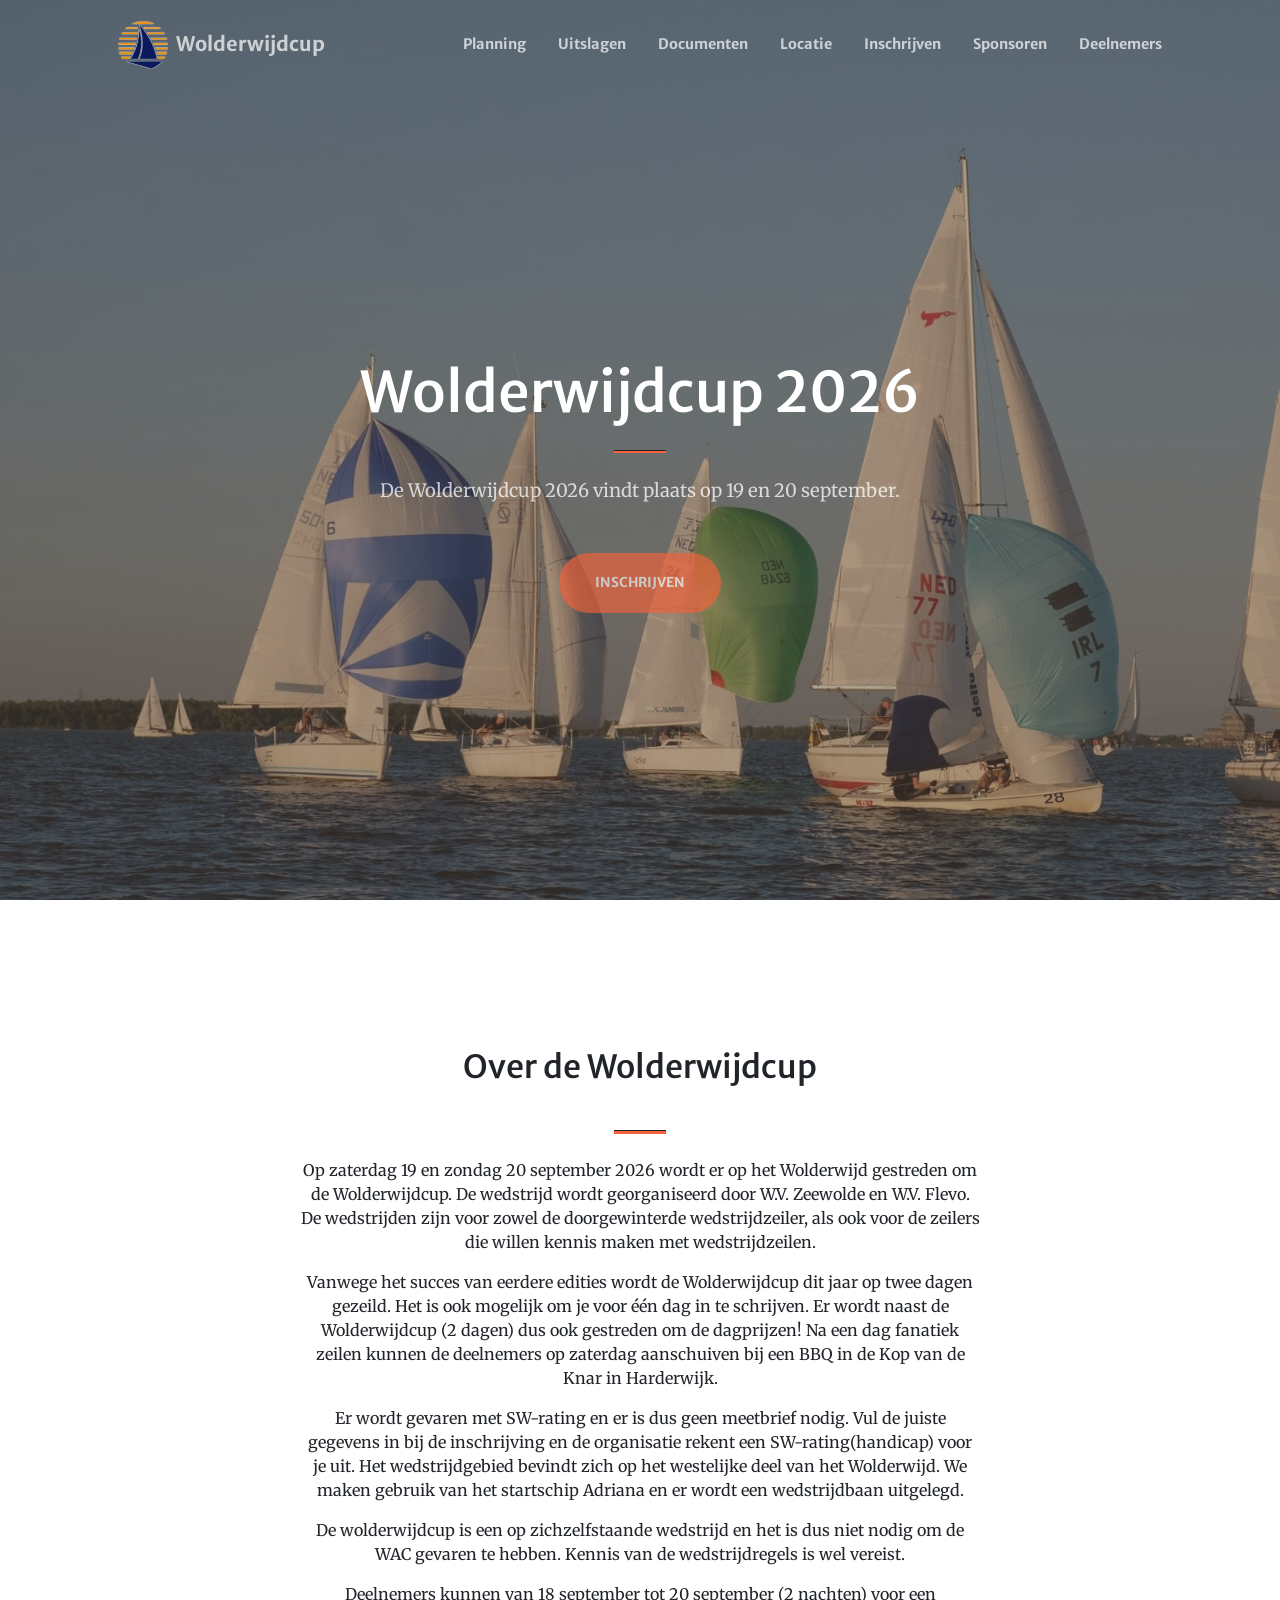
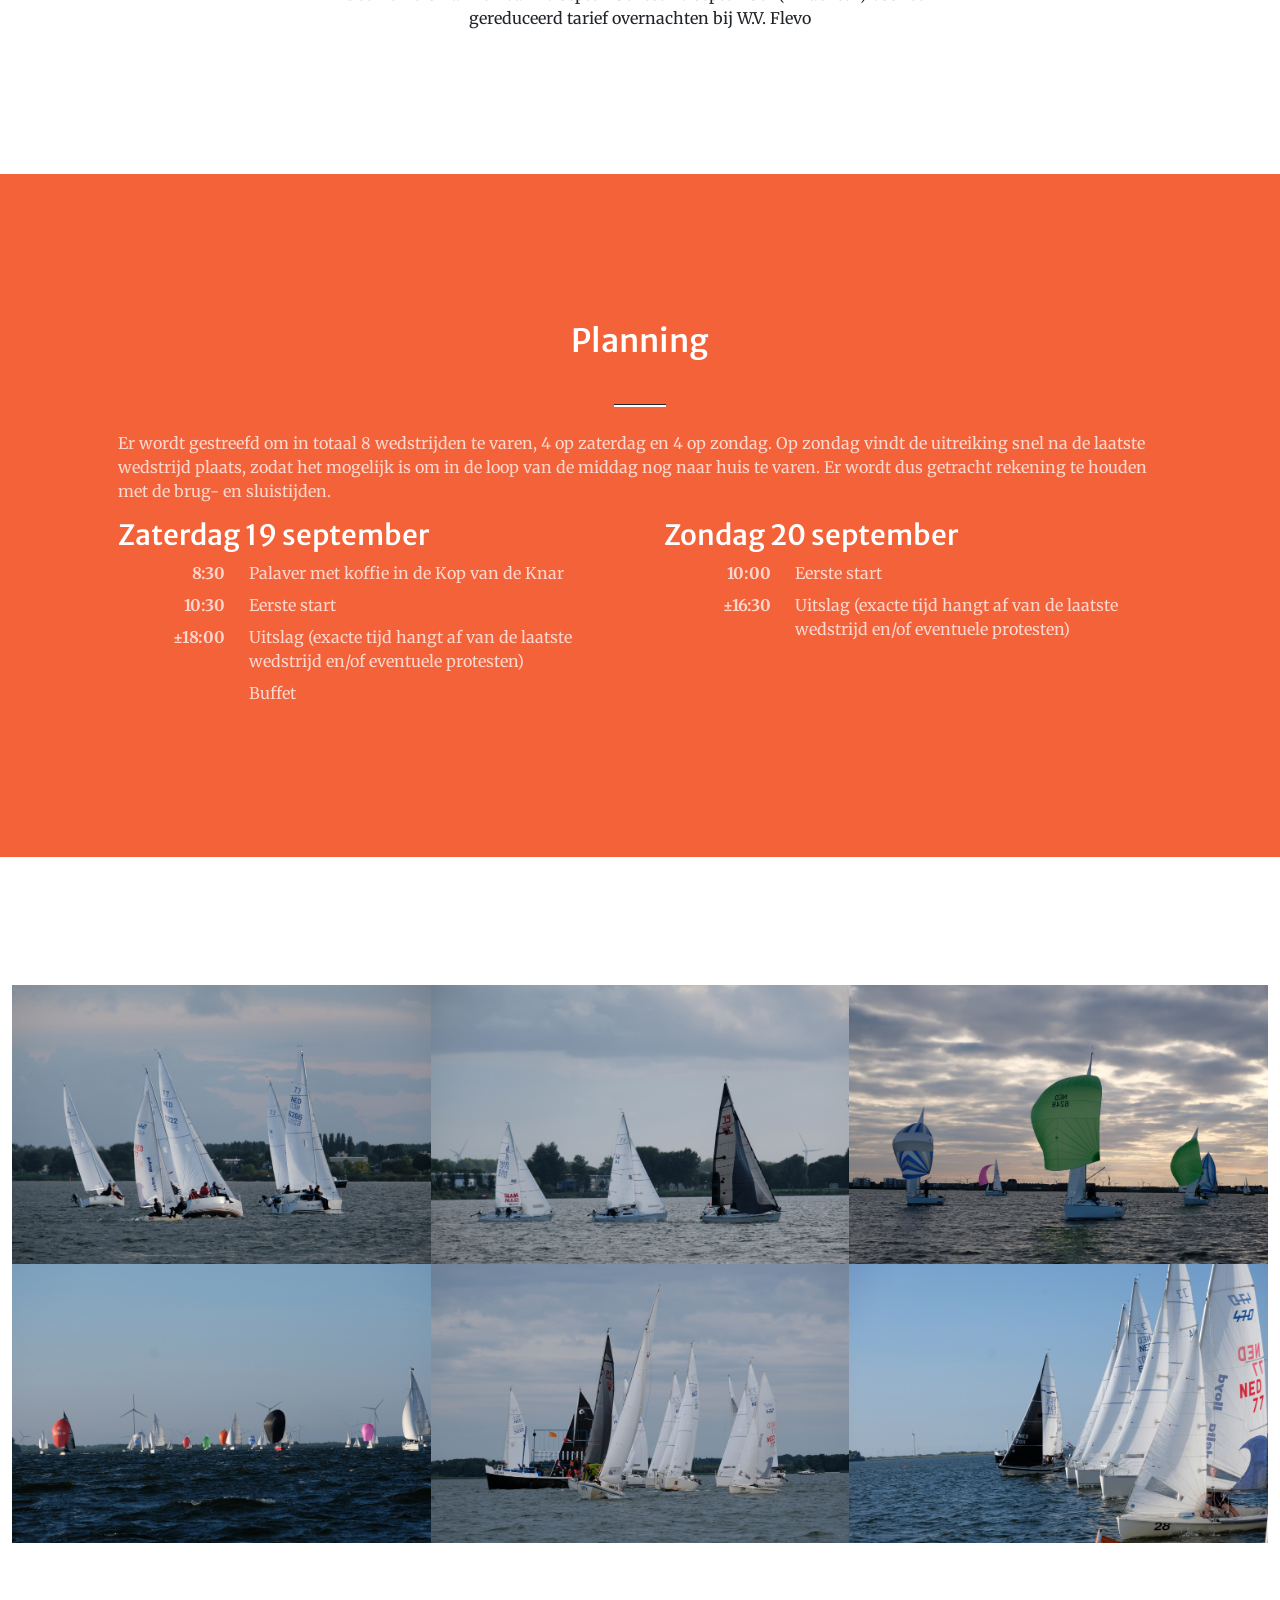
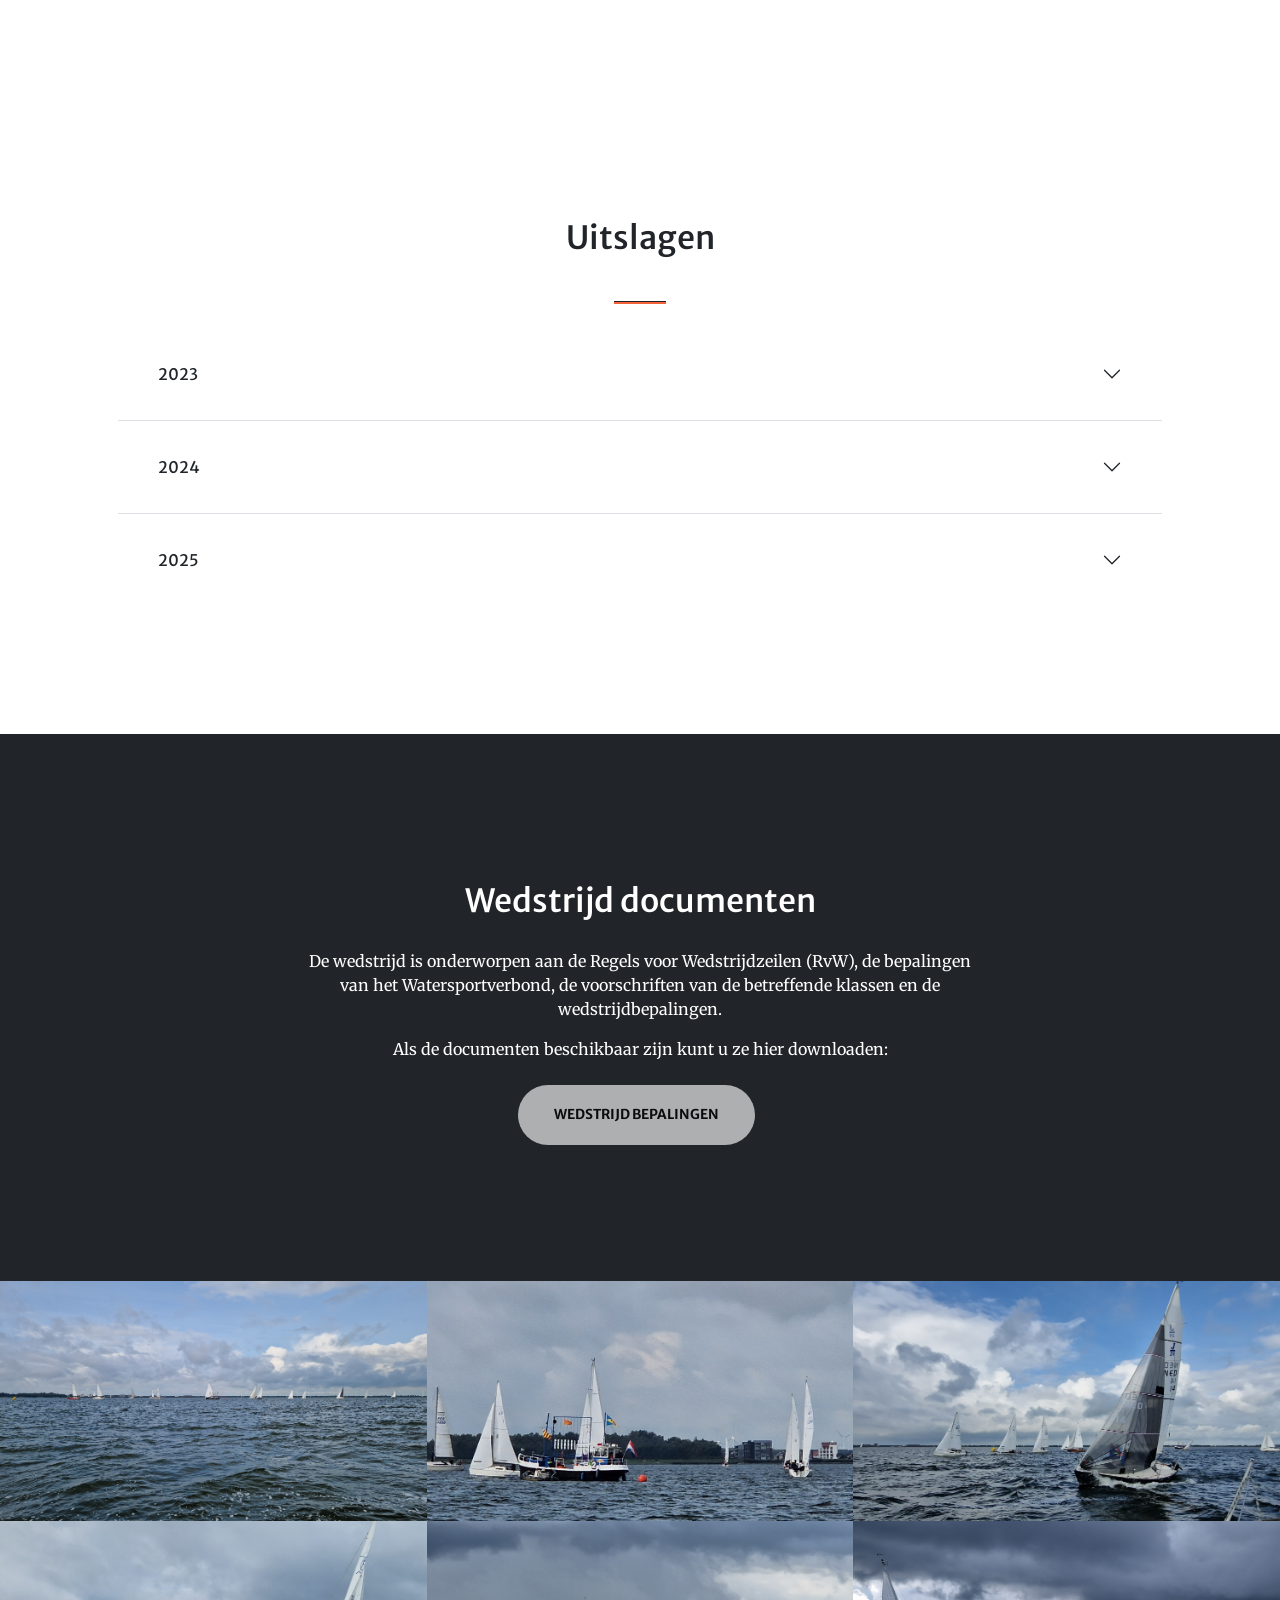
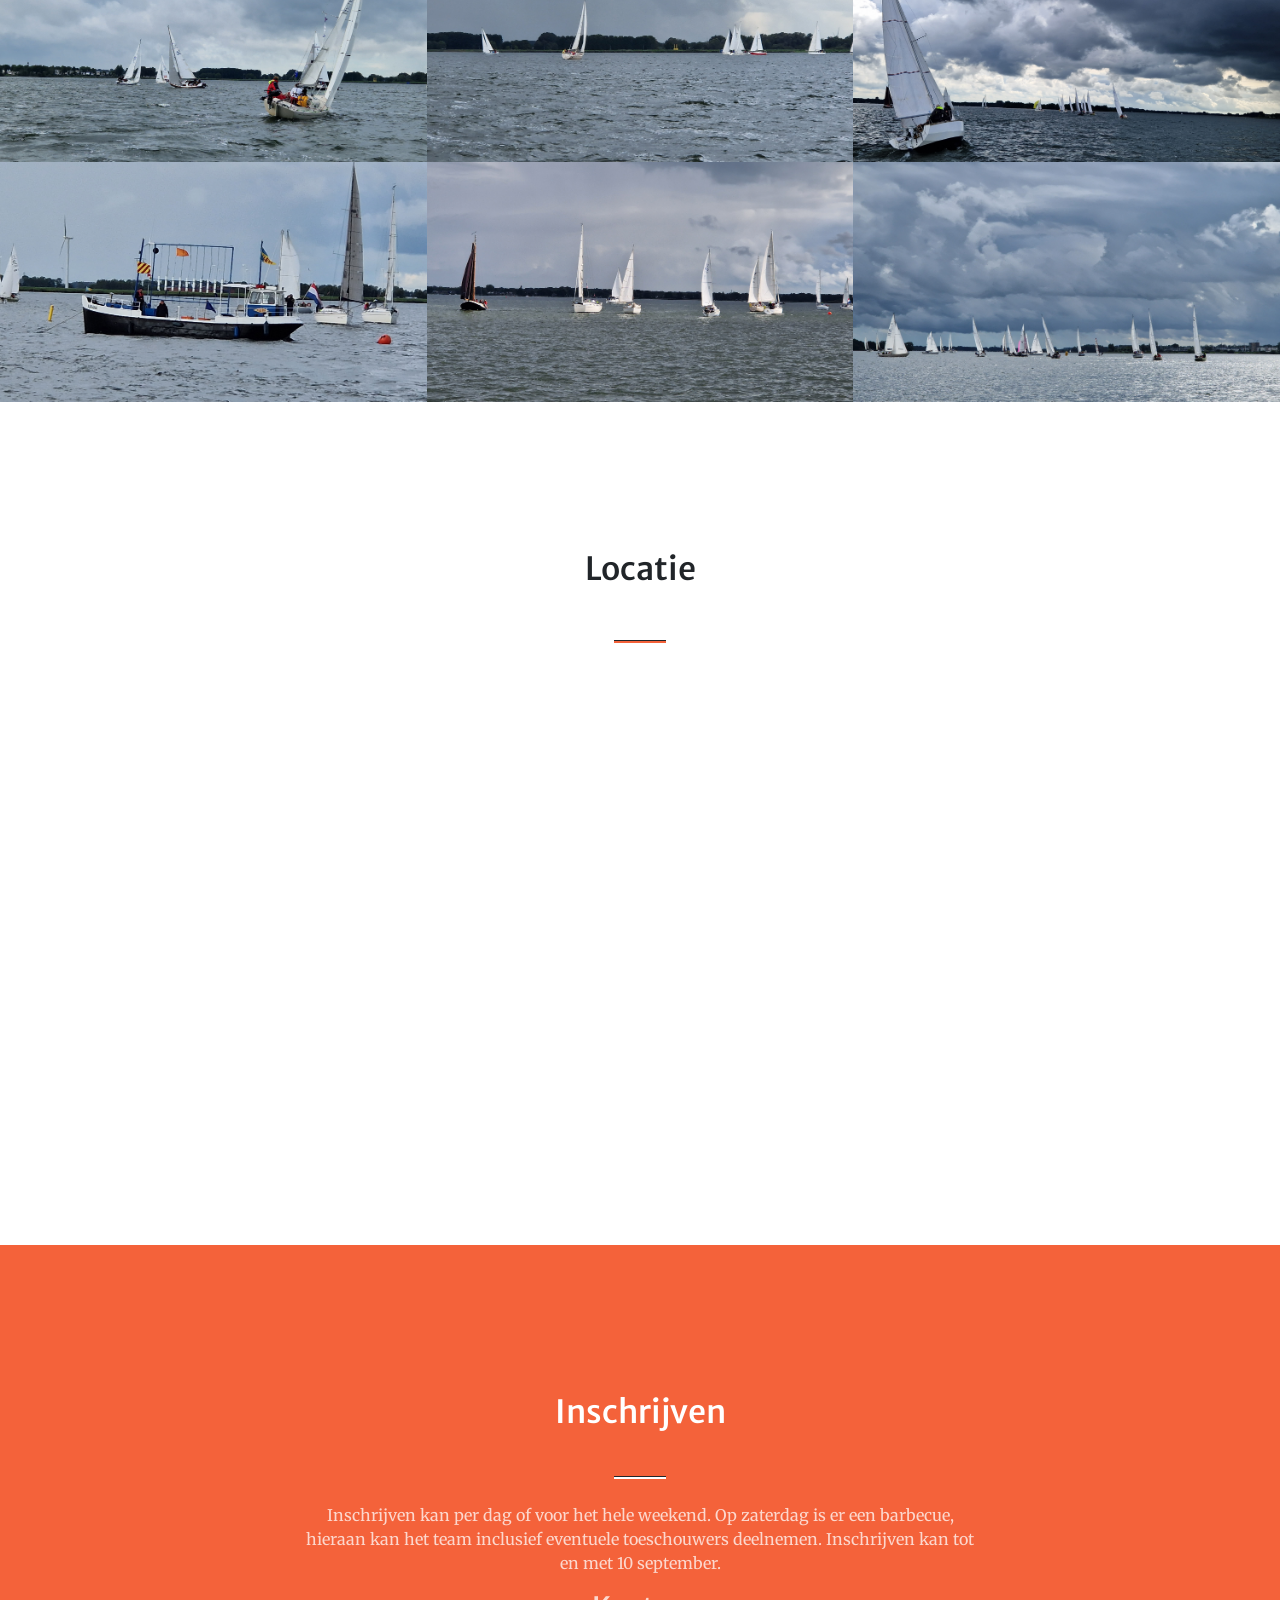
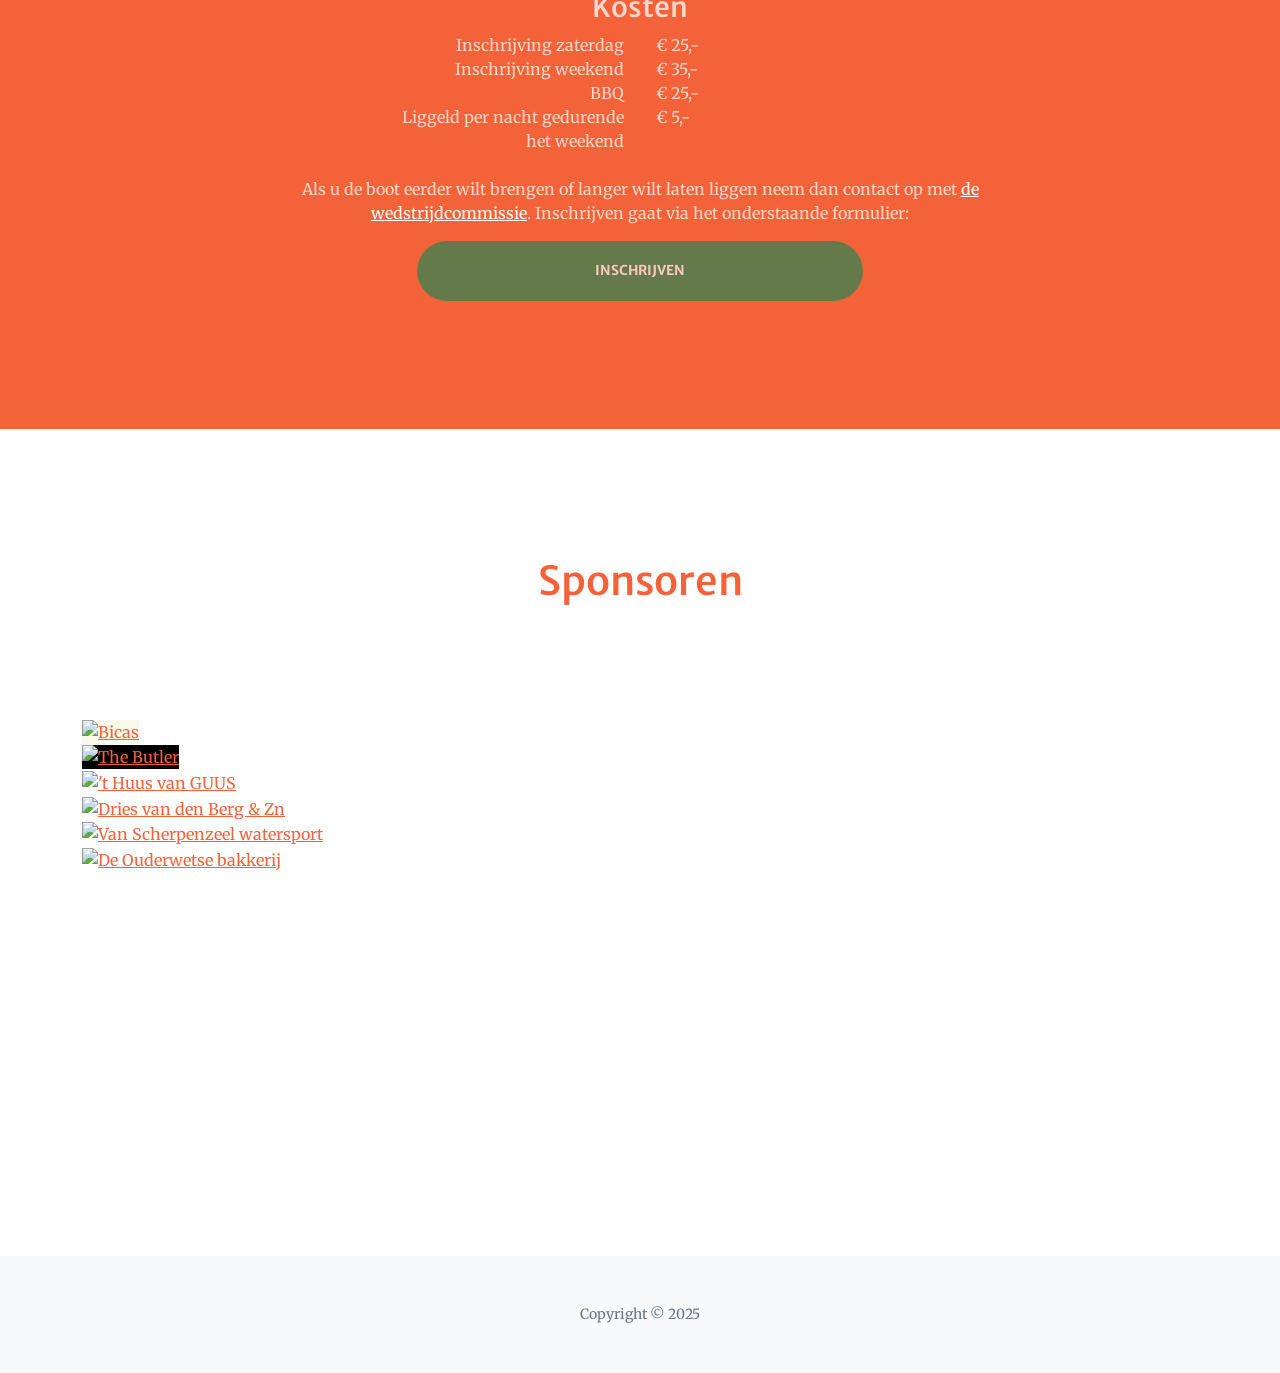
==== commit e607f648: "update new prices" ====
--- a/index.html
+++ b/index.html
@@ -1579,8 +1579,7 @@
 <h4>Zaterdag SW-B</h4>
 <div class="table-responsive"><table class="dataframe table table-hover">  <thead class="table-secondary">    <tr style="text-align: left;">      <th>Nr</th>      <th>Sailno</th>      <th>Bootnaam</th>      <th>Punten</th>      <th>1</th>      <th>2</th>      <th>3</th>    </tr>  </thead>  <tbody>    <tr>      <td>1</td>      <td>3</td>      <td>Nimmerzat</td>      <td>5.0</td>      <td>1</td>      <td>2</td>      <td>2</td>    </tr>    <tr>      <td>2</td>      <td>73</td>      <td>Astra</td>      <td>6.0</td>      <td>4</td>      <td>1</td>      <td>1</td>    </tr>    <tr>      <td>3</td>      <td>1144</td>      <td>Flamingo</td>      <td>11.0</td>      <td>5</td>      <td>3</td>      <td>3</td>    </tr>    <tr>      <td>4</td>      <td>434</td>      <td>Kaatje</td>      <td>17.0</td>      <td>3</td>      <td>4</td>      <td>dnc</td>    </tr>    <tr>      <td>5</td>      <td>206</td>      <td>Amuse</td>      <td>18.0</td>      <td>2</td>      <td>6</td>      <td>dnc</td>    </tr>    <tr>      <td>6</td>      <td>242</td>      <td>Simply Red</td>      <td>21.0</td>      <td>6</td>      <td>5</td>      <td>dnc</td>    </tr>    <tr>      <td>7</td>      <td>76</td>      <td>Carina 3</td>      <td>25.0</td>      <td>7</td>      <td>8</td>      <td>dnc</td>    </tr>    <tr>      <td>8</td>      <td>888</td>      <td>FFleur</td>      <td>26.0</td>      <td>dnf</td>      <td>7</td>      <td>dnc</td>    </tr>    <tr>      <td>9</td>      <td>777</td>      <td>Essencis</td>      <td>30.0</td>      <td>dnc</td>      <td>dnc</td>      <td>dnc</td>    </tr>  </tbody></table></div>
 <h4>FF65 kampioenschap</h4>
-<div class="table-responsive"><table class="dataframe table table-hover">  <thead class="table-secondary">    <tr style="text-align: left;">      <th>Nr</th>      <th>Sailno</th>      <th>Bootnaam</th>      <th>Punten</th>      <th>1</th>      <th>2</th>      <th>3</th>      <th>4</th>      <th>5</th>      <th>6</th>      <th>7</th>      <th>8</th>    </tr>  </thead>  <tbody>    <tr>      <td>1</td>      <td>14</td>      <td>FF Wit</td>      <td>15.0</td>      <td>1</td>      <td>2</td>      <td>4</td>      <td>4</td>      <td>2</td>      <td>1</td>      <td>1</td>      <td>(6)</td>    </tr>    <tr>      <td>2</td>      <td>28</td>      <td>Modoc</td>      <td>17.0</td>      <td>4</td>      <td>1</td>      <td>1</td>      <td>1</td>      <td>5</td>      <td>(dsq)</td>      <td>4</td>      <td>1</td>    </tr>    <tr>      <td>3</td>      <td>5033</td>      <td>Fianchetto</td>      <td>22.0</td>      <td>(dnf)</td>      <td>3</td>      <td>2</td>      <td>2</td>      <td>1</td>      <td>dsq</td>      <td>3</td>      <td>2</td>    </tr>    <tr>      <td>4</td>      <td>6</td>      <td>Life</td>      <td>27.0</td>      <td>3</td>      <td>5</td>      <td>3</td>      <td>(6)</td>      <td>4</td>      <td>2</td>      <td>6</td>      <td>4</td>    </tr>    <tr>      <td>5</td>      <td>32</td>      <td>Face2Face</td>      <td>29.0</td>      <td>6</td>      <td>6</td>      <td>(7)</td>      <td>5</td>      <td>3</td>      <td>4</td>      <td>2</td>      <td>3</td>    </tr>    <tr>      <td>6</td>      <td>6207</td>      <td>Off White</td>      <td>31.0</td>      <td>2</td>      <td>4</td>      <td>5</td>      <td>(8)</td>      <td>7</td>      <td>3</td>      <td>5</td>      <td>5</td>    </tr>    <tr>      <td>7</td>      <td>7</td>      <td>Footloose</td>      <td>44.0</td>      <td>5</td>      <td>8</td>      <td>6</td>      <td>(9)</td>      <td>6</td>      <td>5</td>      <td>7</td>      <td>7</td>    </tr>    <tr>      <td>8</td>      <td>969</td>      <td>Femme Fatale</td>      <td>53.0</td>      <td>7</td>      <td>(9)</td>      <td>9</td>      <td>7</td>      <td>8</td>      <td>6</td>      <td>8</td>      <td>8</td>    </tr>    <tr>      <td>9</td>      <td>33</td>      <td>For Fun</td>      <td>58.0</td>      <td>(ocs)</td>      <td>7</td>      <td>8</td>      <td>3</td>      <td>dnc</td>      <td>dnc</td>      <td>dnc</td>      <td>dnc</td>    </tr>  </tbody></table></div>
-
+<div class="table-responsive"><table class="dataframe table table-hover">  <thead class="table-secondary">    <tr style="text-align: left;">      <th>Nr</th>      <th>Sailno</th>      <th>Bootnaam</th>      <th>Punten</th>      <th>1</th>      <th>2</th>      <th>3</th>      <th>4</th>      <th>5</th>      <th>6</th>      <th>7</th>      <th>8</th>    </tr>  </thead>  <tbody>    <tr>      <td>1</td>      <td>28</td>      <td>Modoc</td>      <td>10.0</td>      <td>(3)</td>      <td>1</td>      <td>1</td>      <td>1</td>      <td>3</td>      <td>1</td>      <td>2</td>      <td>1</td>    </tr>    <tr>      <td>2</td>      <td>6</td>      <td>Life</td>      <td>18.0</td>      <td>2</td>      <td>3</td>      <td>2</td>      <td>(4)</td>      <td>2</td>      <td>2</td>      <td>4</td>      <td>3</td>    </tr>    <tr>      <td>3</td>      <td>32</td>      <td>Face2Face</td>      <td>20.0</td>      <td>(5)</td>      <td>4</td>      <td>5</td>      <td>3</td>      <td>1</td>      <td>4</td>      <td>1</td>      <td>2</td>    </tr>    <tr>      <td>4</td>      <td>6207</td>      <td>Off White</td>      <td>21.0</td>      <td>1</td>      <td>2</td>      <td>3</td>      <td>(6)</td>      <td>5</td>      <td>3</td>      <td>3</td>      <td>4</td>    </tr>    <tr>      <td>5</td>      <td>7</td>      <td>Footloose</td>      <td>33.0</td>      <td>4</td>      <td>6</td>      <td>4</td>      <td>(7)</td>      <td>4</td>      <td>5</td>      <td>5</td>      <td>5</td>    </tr>    <tr>      <td>6</td>      <td>969</td>      <td>Femme Fatale</td>      <td>42.0</td>      <td>6</td>      <td>(7)</td>      <td>7</td>      <td>5</td>      <td>6</td>      <td>6</td>      <td>6</td>      <td>6</td>    </tr>    <tr>      <td>7</td>      <td>33</td>      <td>For Fun</td>      <td>45.0</td>      <td>(ocs)</td>      <td>5</td>      <td>6</td>      <td>2</td>      <td>dnc</td>      <td>dnc</td>      <td>dnc</td>      <td>dnc</td>    </tr>  </tbody></table></div>
                                 </div>
                             </div>
 
@@ -1719,19 +1718,36 @@
                         Op zaterdag is er een barbecue, hieraan kan het team inclusief eventuele toeschouwers deelnemen.
                         Inschrijven kan tot en met 10 september.
                     </p>
-                    <h3>kosten</h3>
+                    <h3>Kosten</h3>
+
+                        <div class="mx-auto" style="max-width: 500px;">
+                            <ul class="list-unstyled m-0">
+                                <li class="d-flex">
+                                    <span class="w-50 text-end pe-3">Inschrijving zaterdag</span>
+                                    <span class="w-50 text-start ps-3">&euro; 25,-</span>
+                                </li>
+                                <li class="d-flex">
+                                    <span class="w-50 text-end pe-3">Inschrijving weekend</span>
+                                    <span class="w-50 text-start ps-3">&euro; 35,-</span>
+                                </li>
+                                <li class="d-flex">
+                                    <span class="w-50 text-end pe-3">BBQ</span>
+                                    <span class="w-50 text-start ps-3">&euro; 25,-</span>
+                                </li>
+                                <li class="d-flex">
+                                    <span class="w-50 text-end pe-3">Liggeld per nacht gedurende het weekend</span>
+                                    <span class="w-50 text-start ps-3">&euro; 5,-</span>
+                                </li>
+                            </ul>
+                        </div>
+
+                    <br>
+
                     <p>
-                        Het inschrijfgeld voor het hele weekend is &euro;30,- en voor alleen de zaterdag is
-                        het inschrijfgeld &euro;25,-.
-                        Om de boot 2 nachten te laten liggen is het gereduceerde tarief &euro;10,- van vrijdag 18 tot en
-                        met
-                        zondag 20 september.
                         Als u de boot eerder wilt brengen of langer wilt laten liggen neem dan contact op met <a
                             href="mailto:wedstrijdcommissie@wvflevo.nl" class="link-opacity-25"
                             style="color: rgb(255, 255, 255);">de wedstrijdcommissie</a>.
-                        De kosten voor de BBQ zijn &euro;20,- per persoon.
                         Inschrijven gaat via het onderstaande formulier:
-
                     </p>
                     <div class="row justify-content-center">
                         <div class="col-8 col-lg-8">
@@ -1778,9 +1794,8 @@
                 </div>
                 <div class="slide">
                     <a href="https://www.driesvandenberg.nl/" target="_blank">
-                        <!-- <img src="assets/images/dries.png" alt="Dries van den Berg & Zn"> -->
-                        <img src="https://www.driesvandenberg.nl/front_assets/img/logo-standing@2x.png"
-                            alt="Dries van den Berg & Zn">
+                        <img src="https://www.driesvandenberg.nl/wp-content/themes/dries-vd-berg-2025/dist/images/dries-van-den-berg-logo-staand.png"
+                        alt="Dries van den Berg & Zn">
                     </a>
                 </div>
                 <div class="slide">
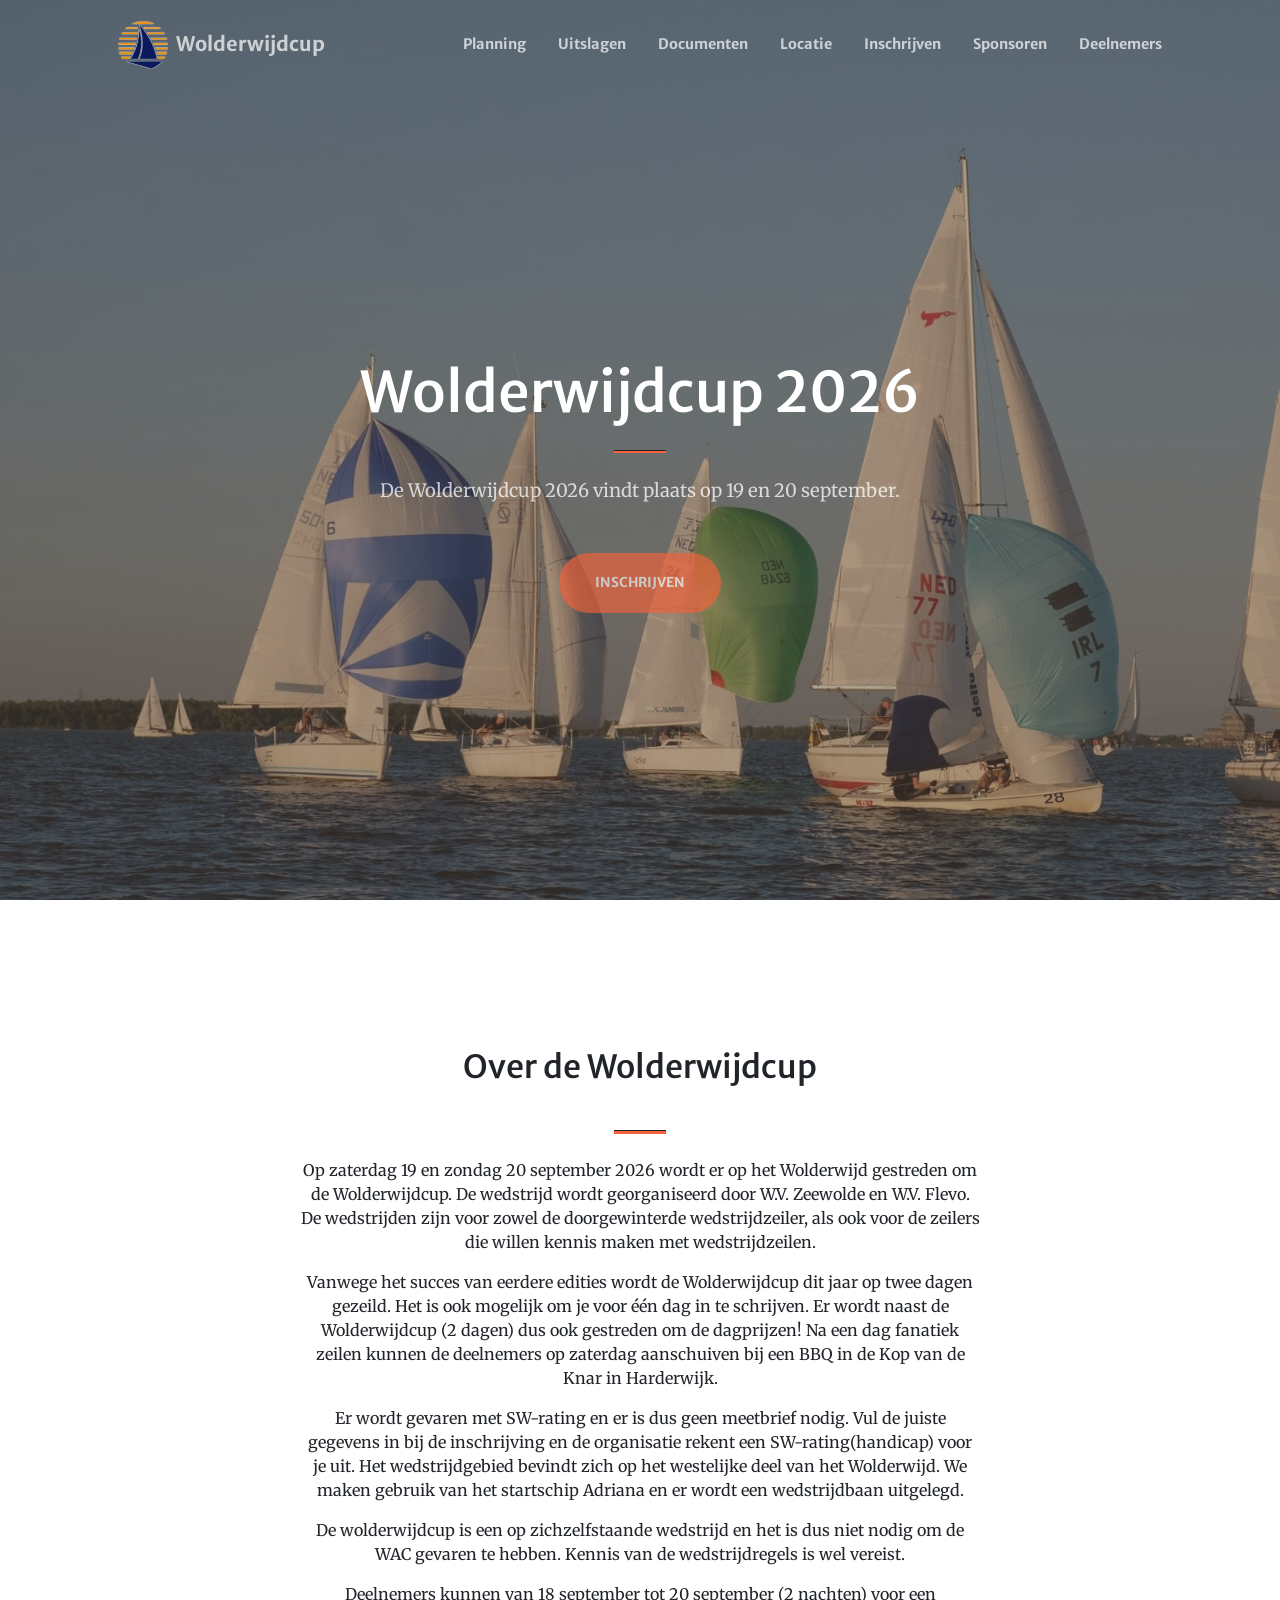
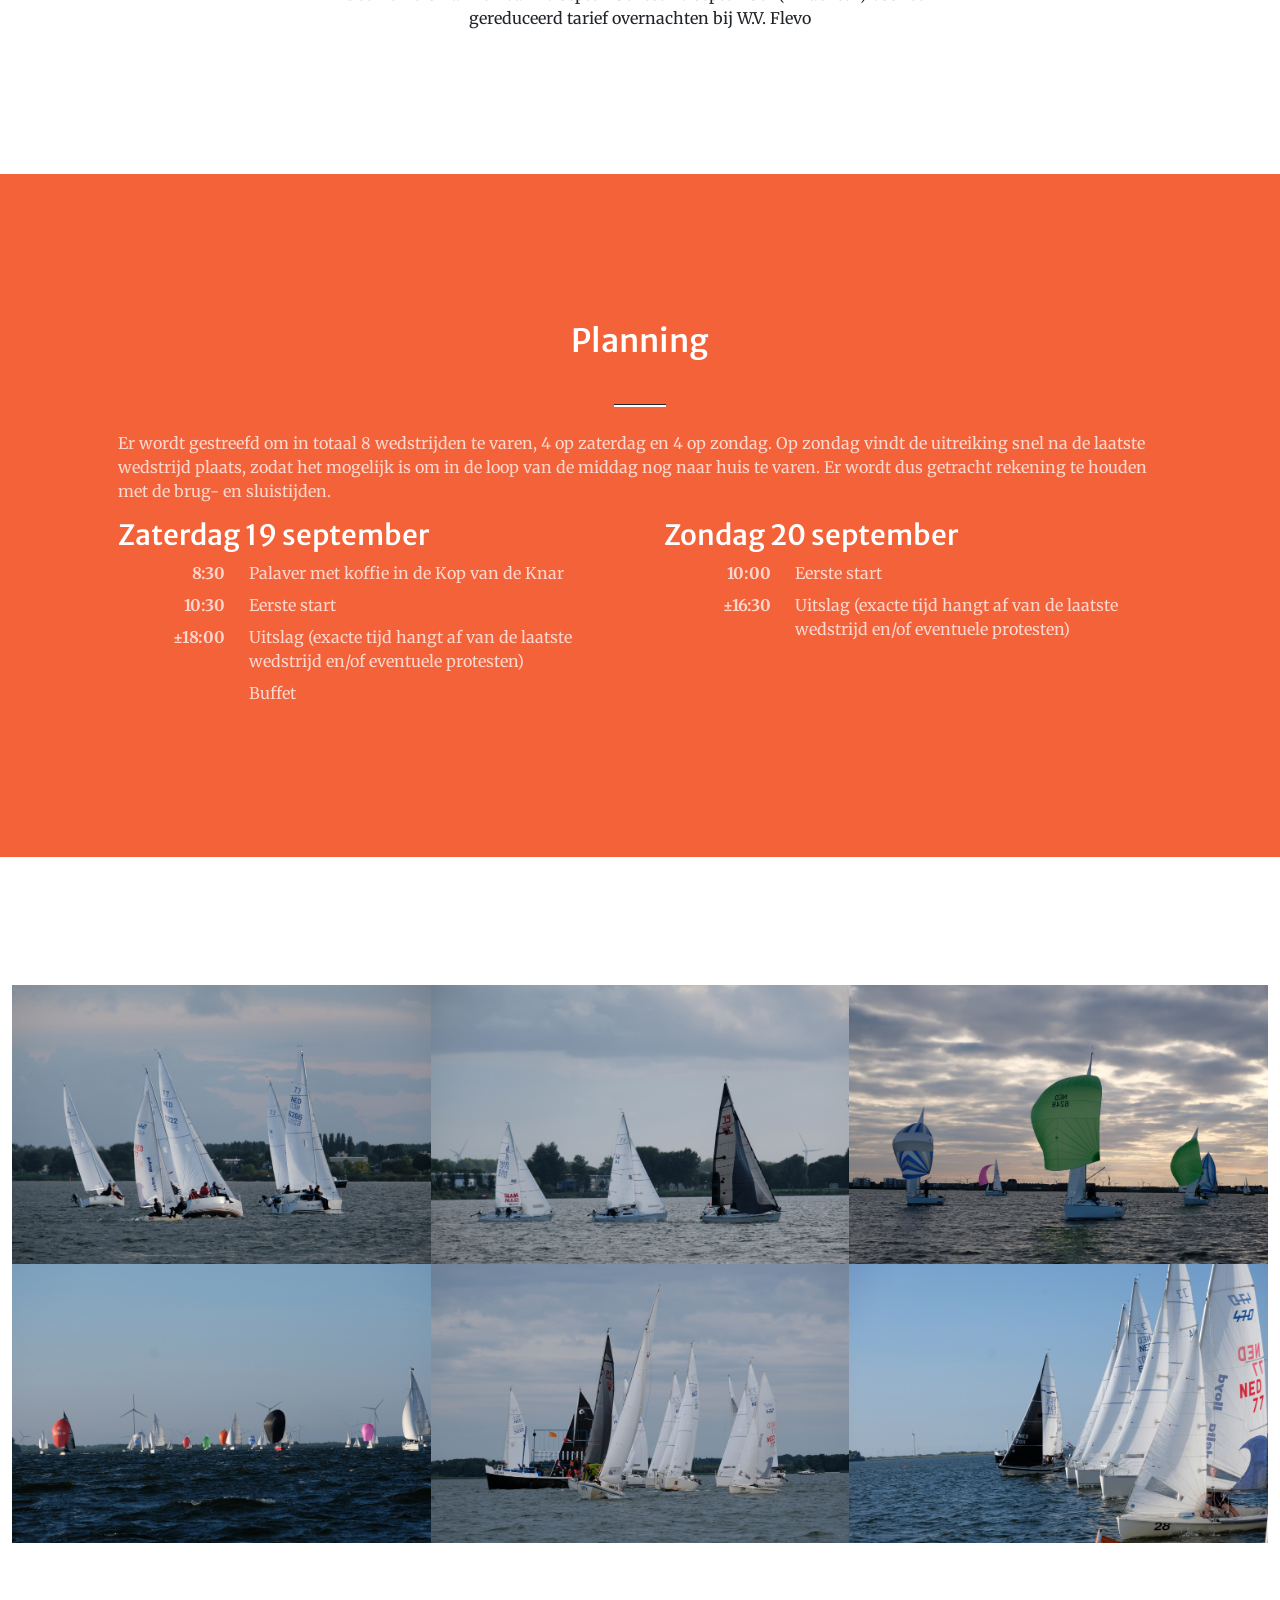
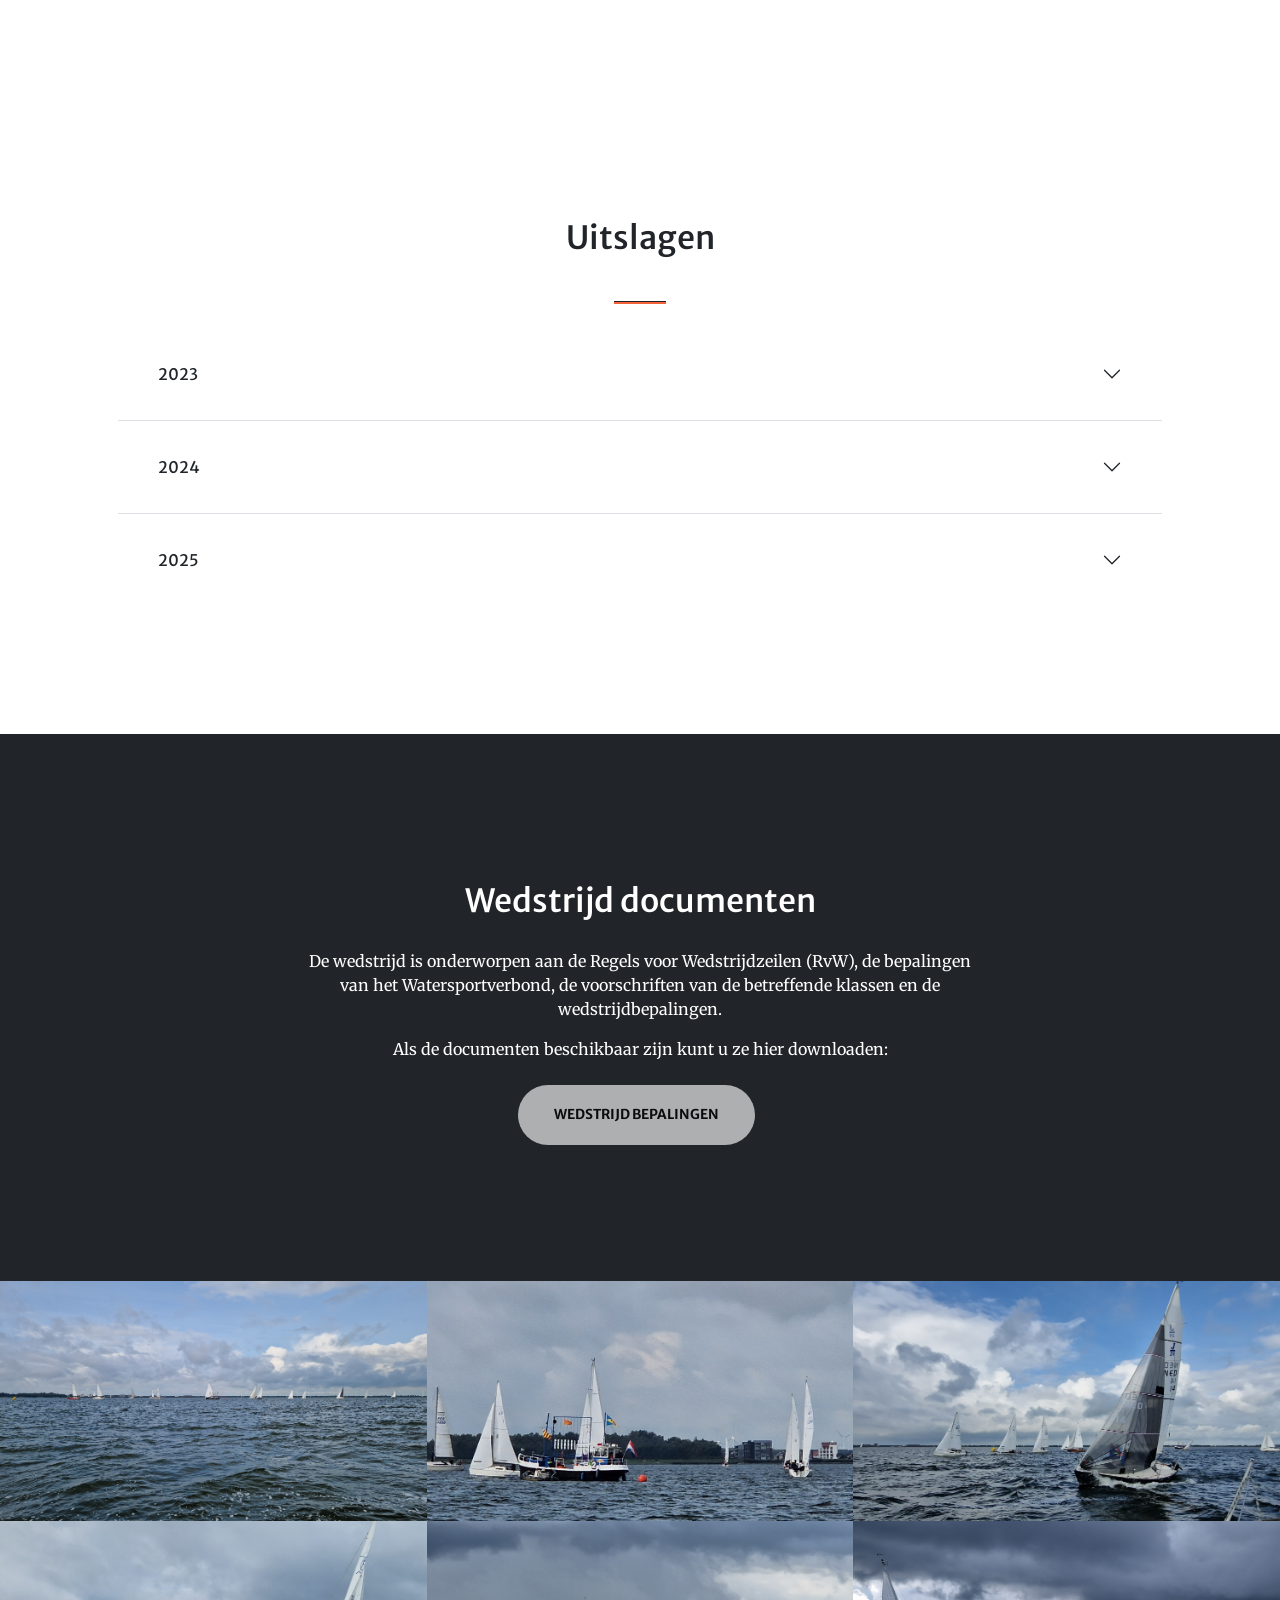
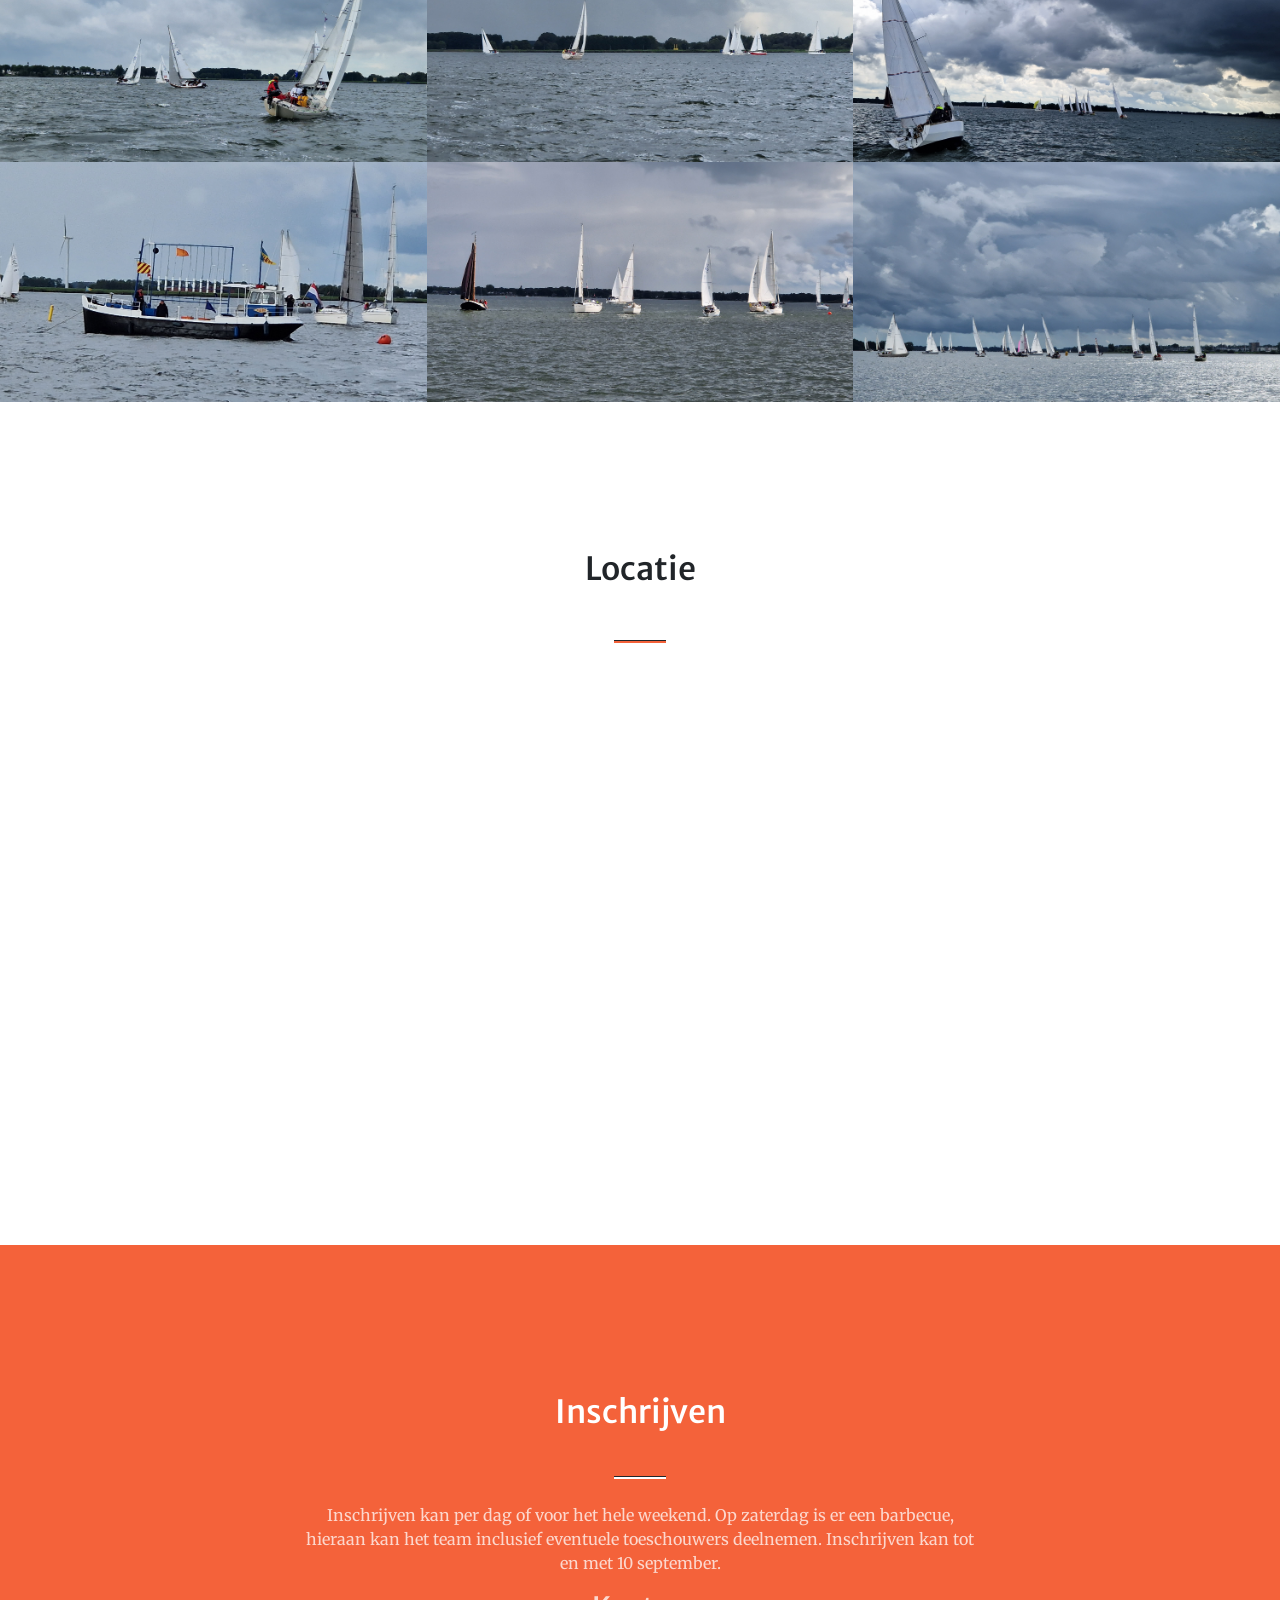
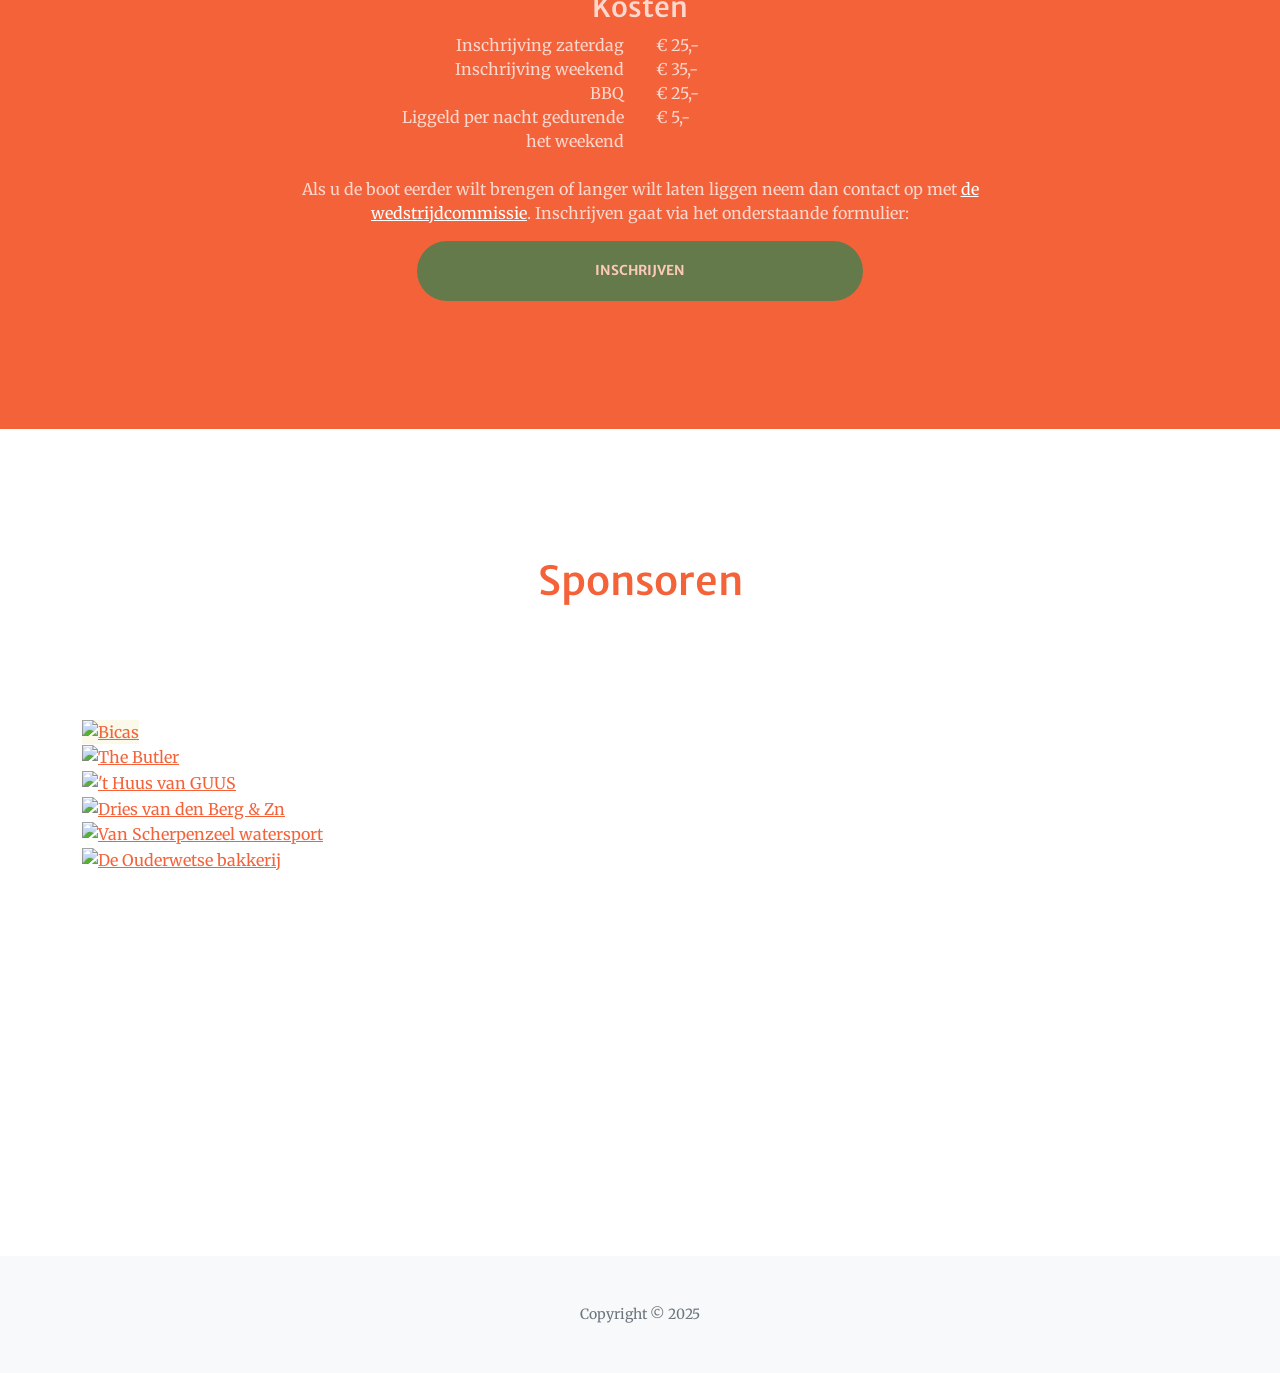
==== commit 3be19546: "Update logo "the butler"" ====
--- a/index.html
+++ b/index.html
@@ -1781,8 +1781,8 @@
                         <!-- <img src="./assets/sponsoren/logothebutler.png" alt="The Butler"> -->
                         <!-- <img src="assets/images/logothebutler_winespirits.png" alt="The Butler"
                             style="background-color: black;"> -->
-                        <img src="https://thebutlerwineandspirits.nl/wp-content/uploads/2020/06/logothebutterblanco-1-267x300.png"
-                            alt="The Butler" style="background-color: black;">
+                        <img src="https://thebutlerwineandspirits.nl/logo-the-butler.png"
+                            alt="The Butler">
                     </a>
                 </div>
                 <div class="slide">
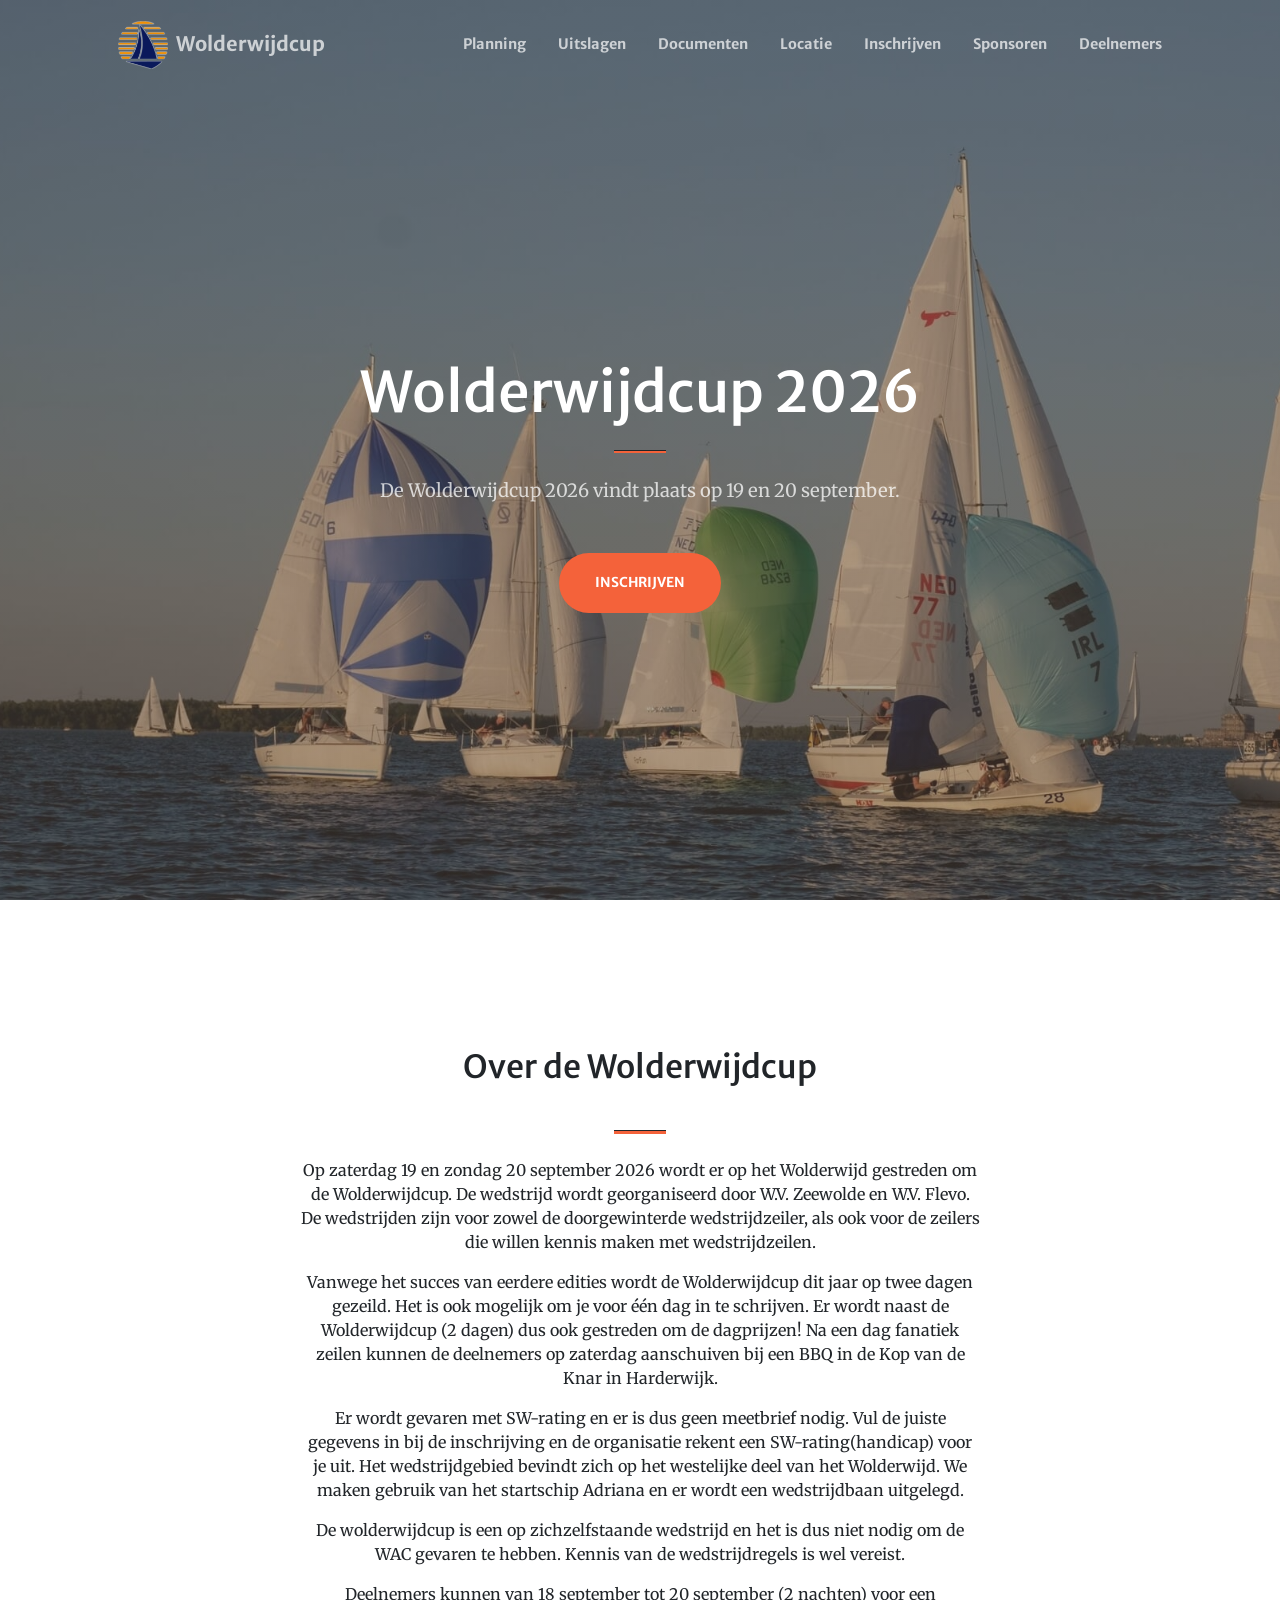
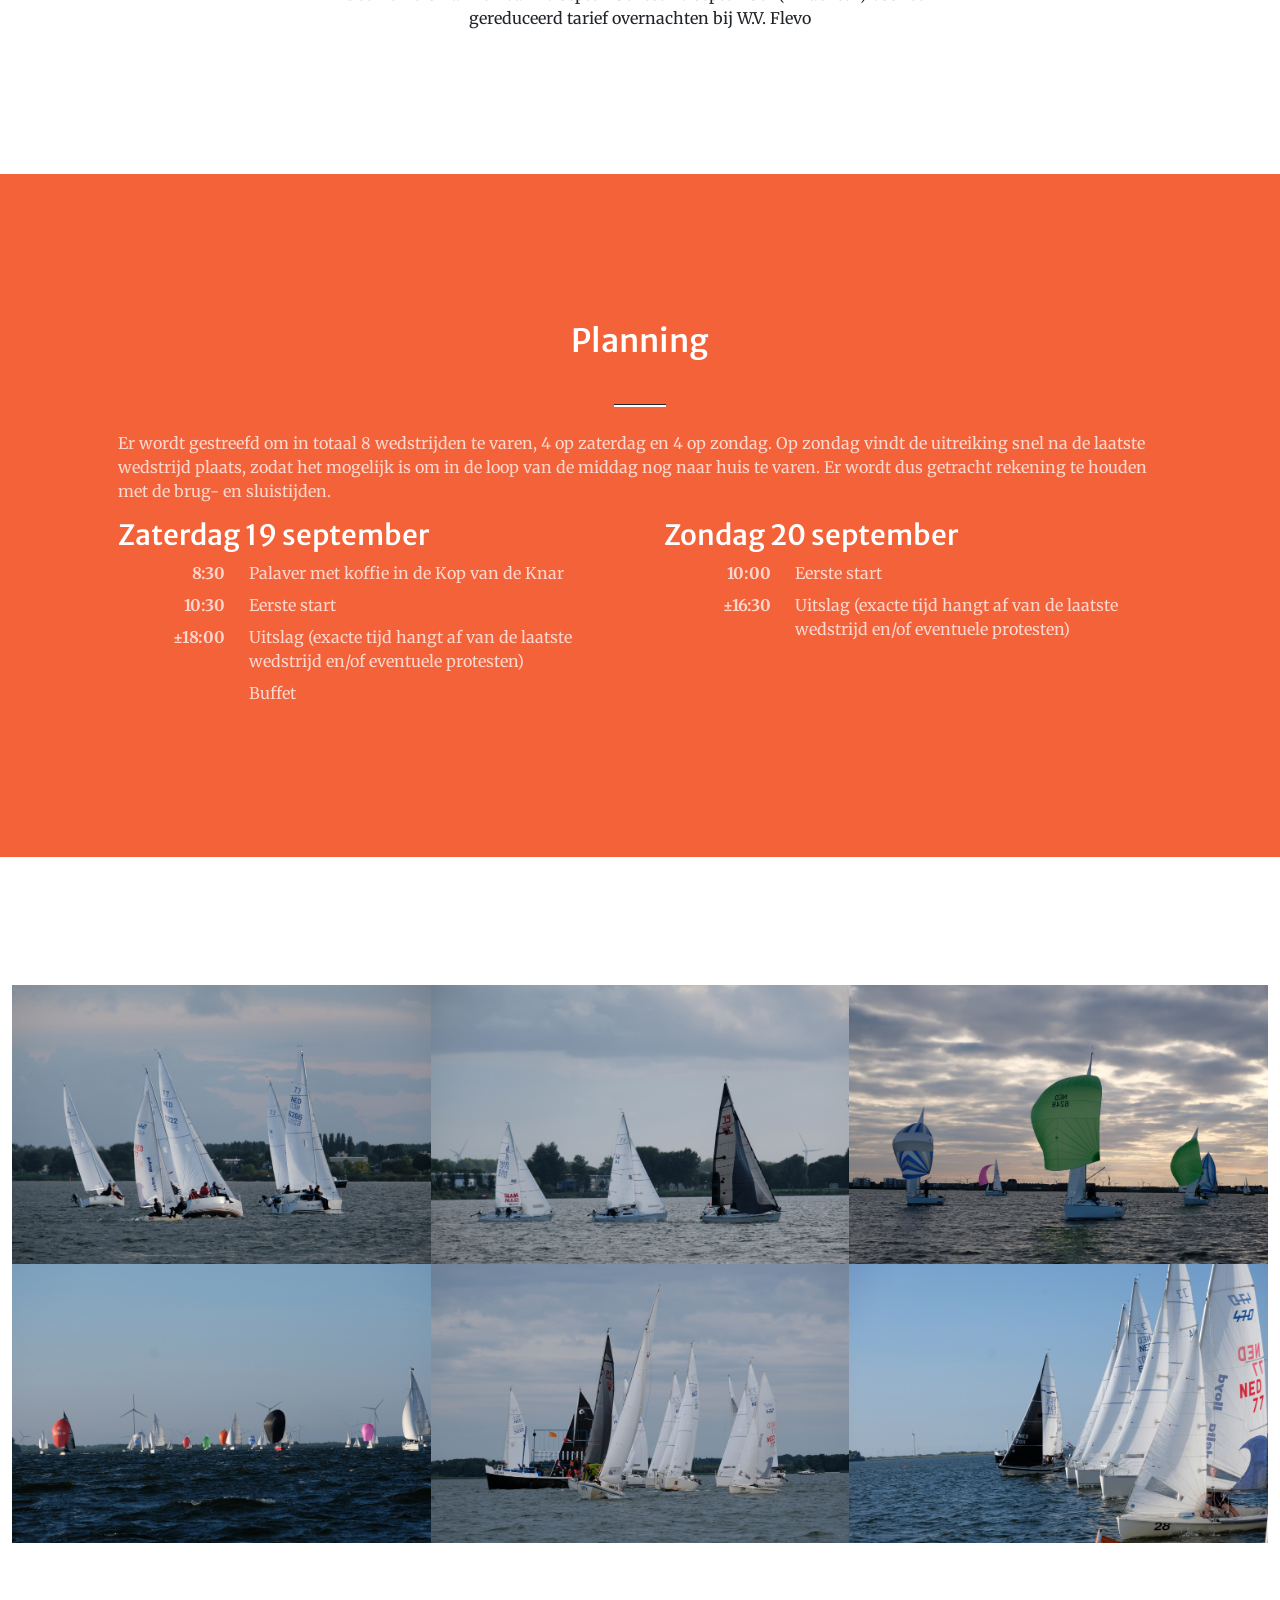
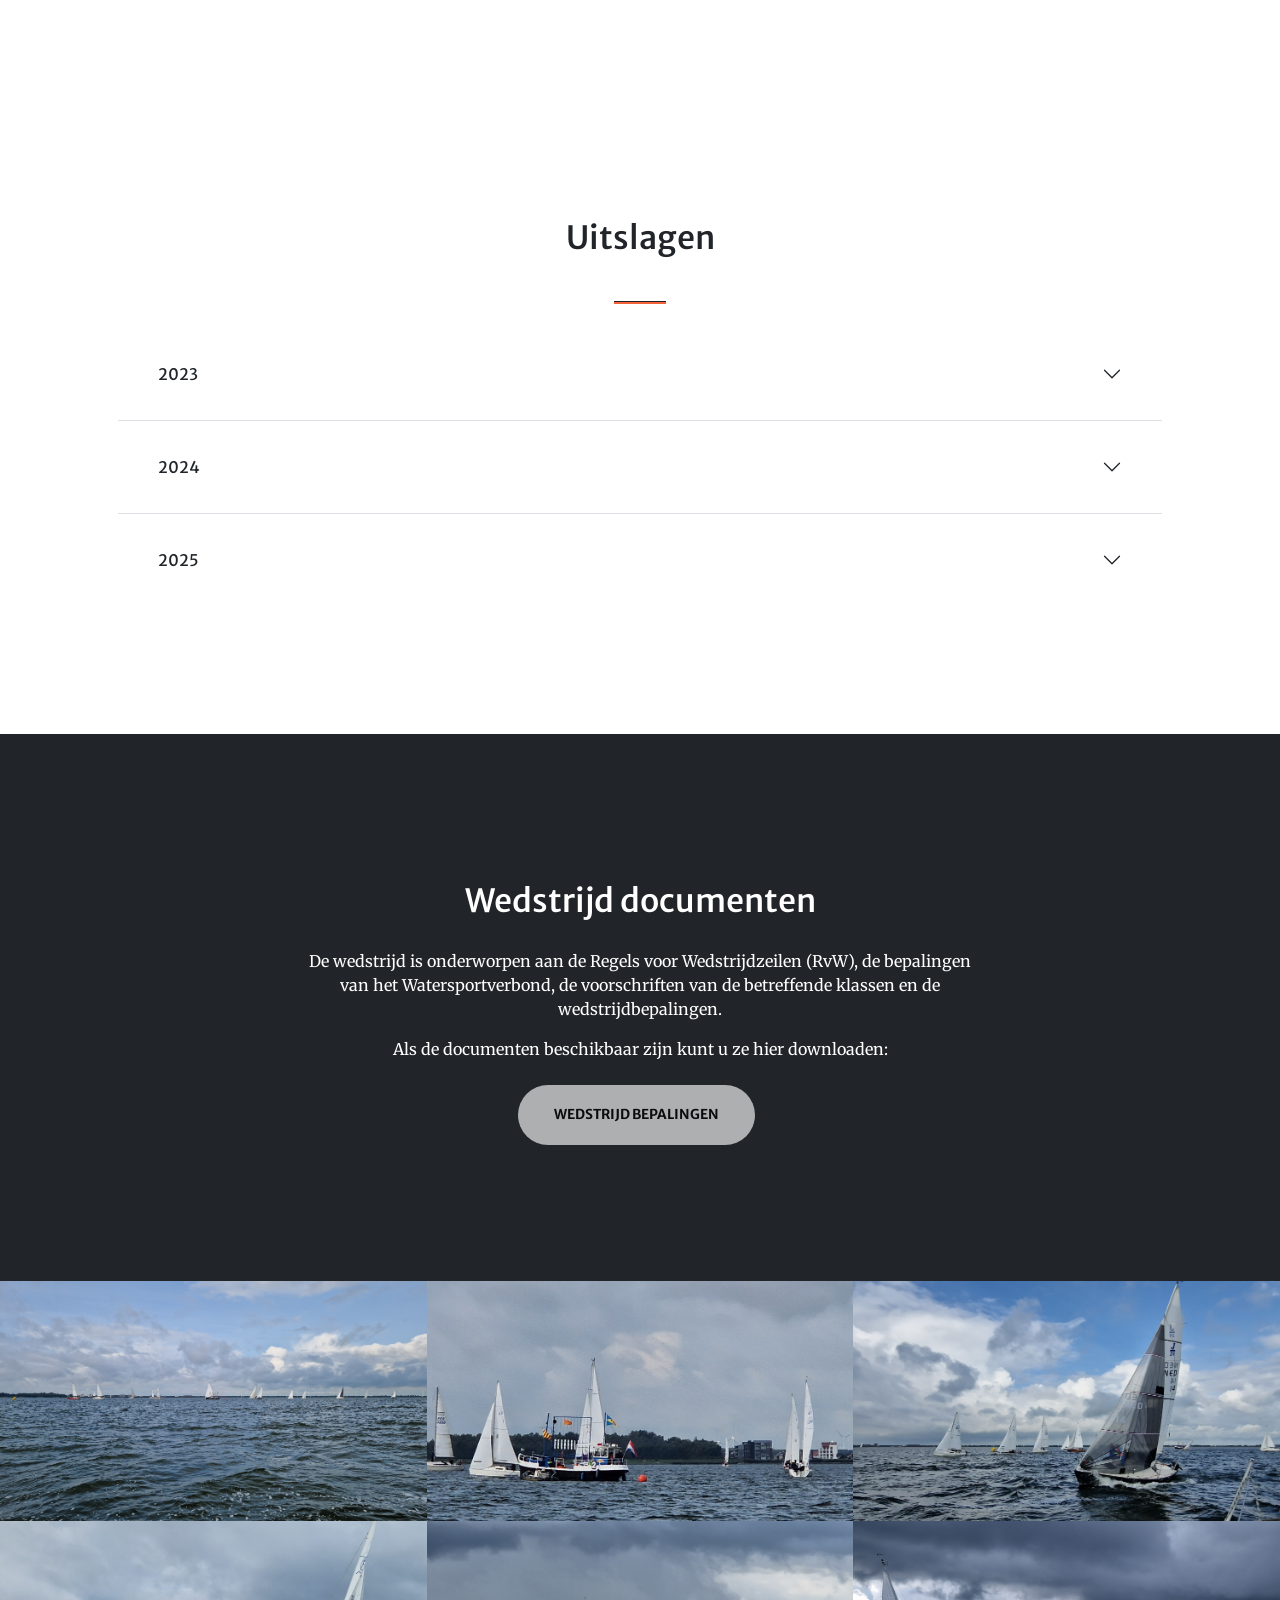
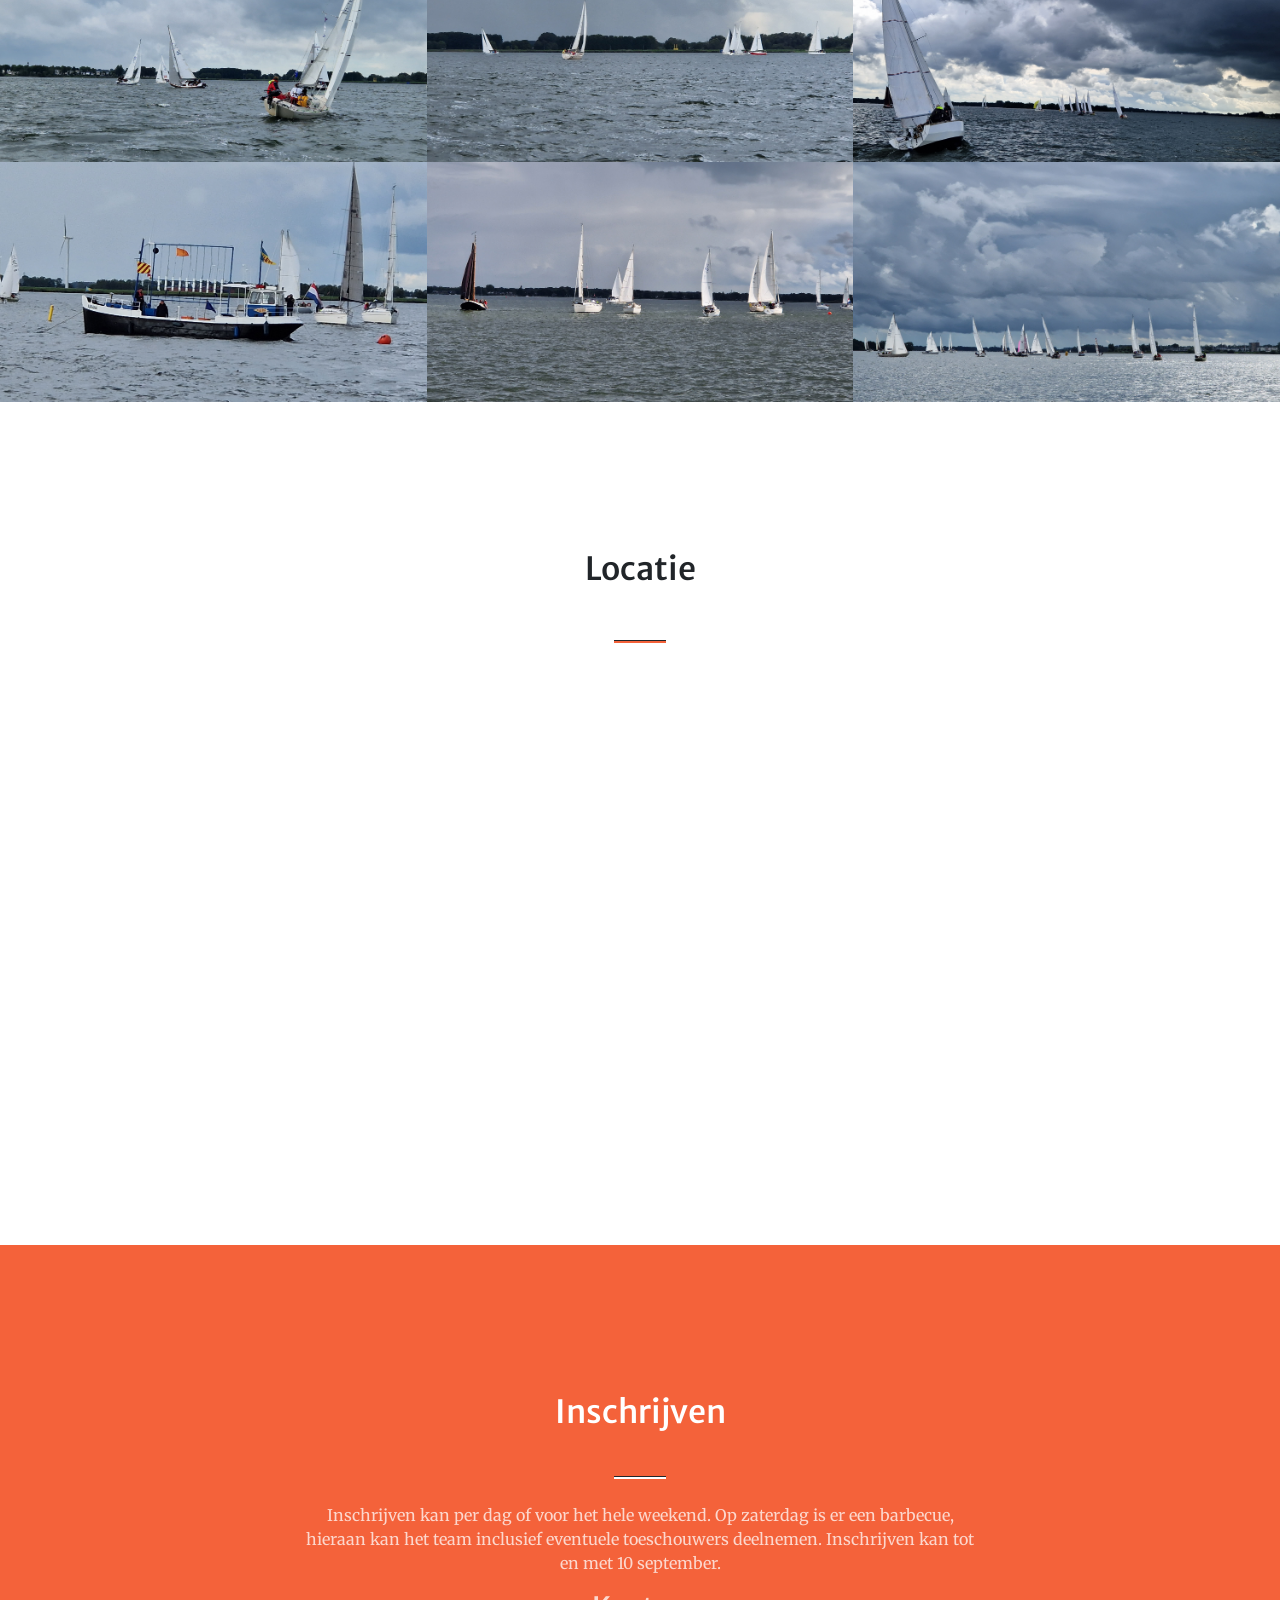
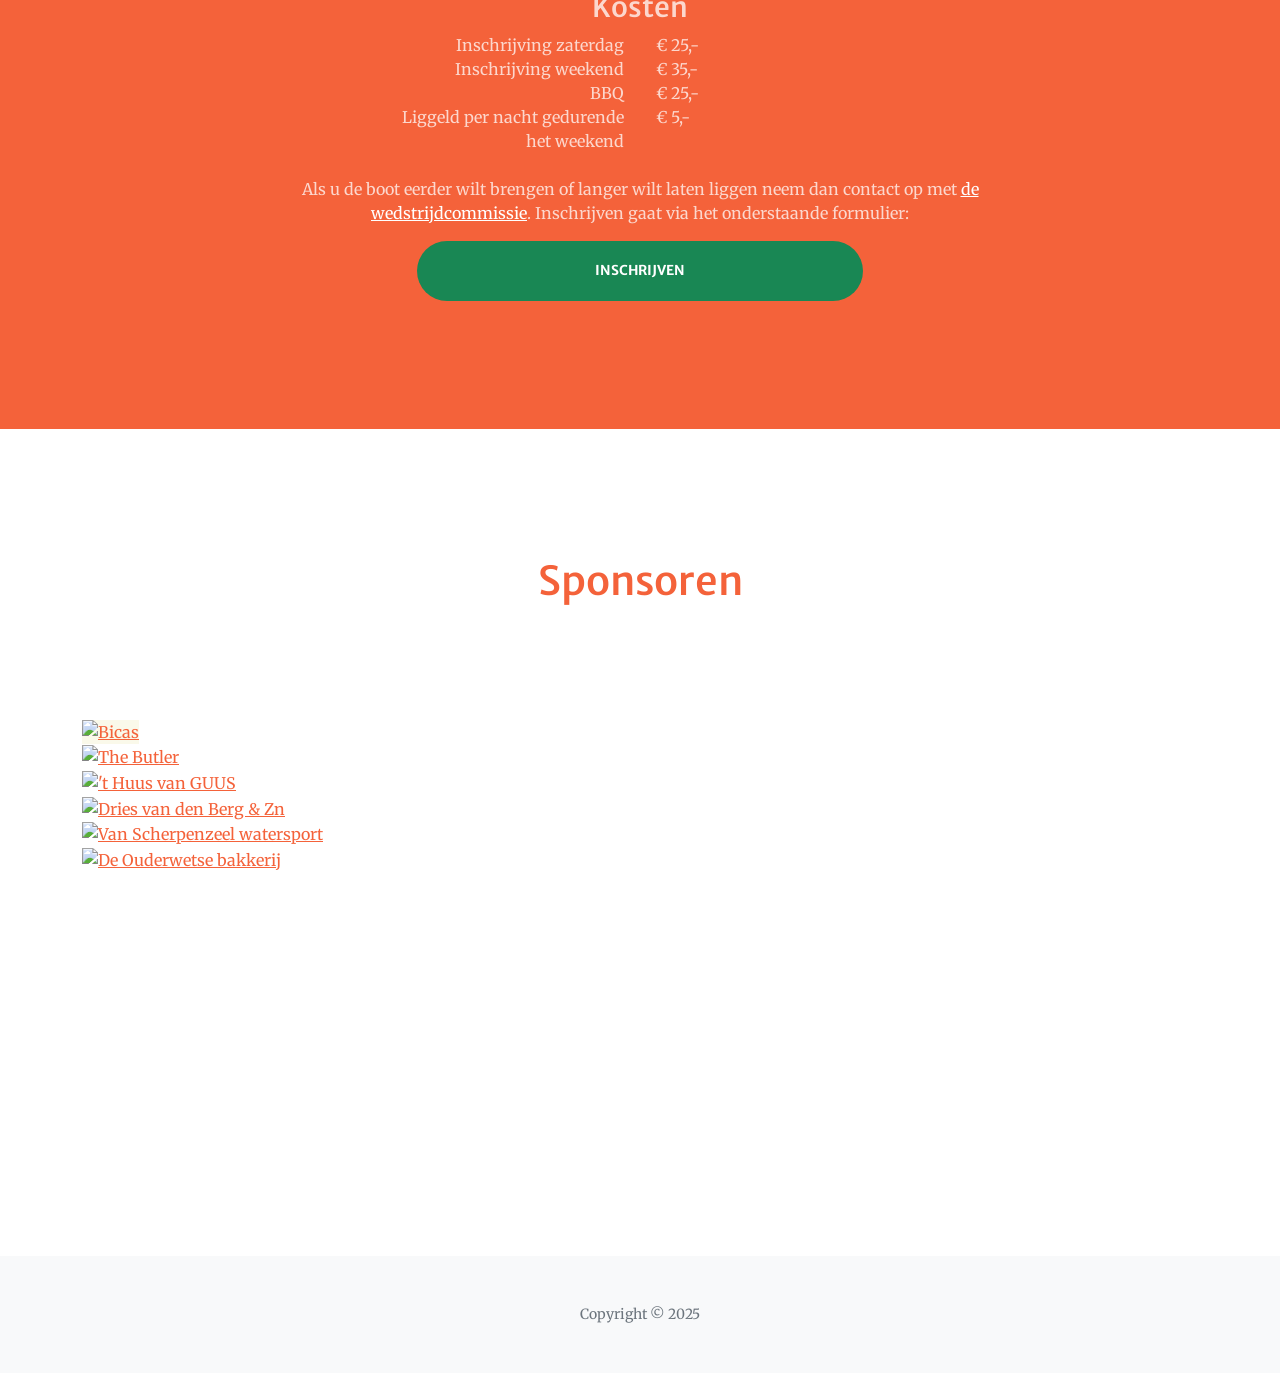
==== commit bcdb9638: "modified:   index.html" ====
--- a/index.html
+++ b/index.html
@@ -73,7 +73,7 @@
                     <p class="text-white-75 mb-5">
                         De Wolderwijdcup 2026 vindt plaats op 19 en 20 september.
                     </p>
-                    <a class="btn btn-primary btn-xl disabled" href="#inschrijven">Inschrijven</a>
+                    <a class="btn btn-primary btn-xl enabled" href="#inschrijven">Inschrijven</a>
                 </div>
             </div>
         </div>
@@ -1751,7 +1751,7 @@
                     </p>
                     <div class="row justify-content-center">
                         <div class="col-8 col-lg-8">
-                            <a class="btn btn-success btn-xl d-block disabled" href="" target="_blank">Inschrijven</a>
+                            <a class="btn btn-success btn-xl d-block enabled" href="https://forms.gle/iM17Uh4ePzysqfYv8" target="_blank">Inschrijven</a>
                         </div>
 
                     </div>
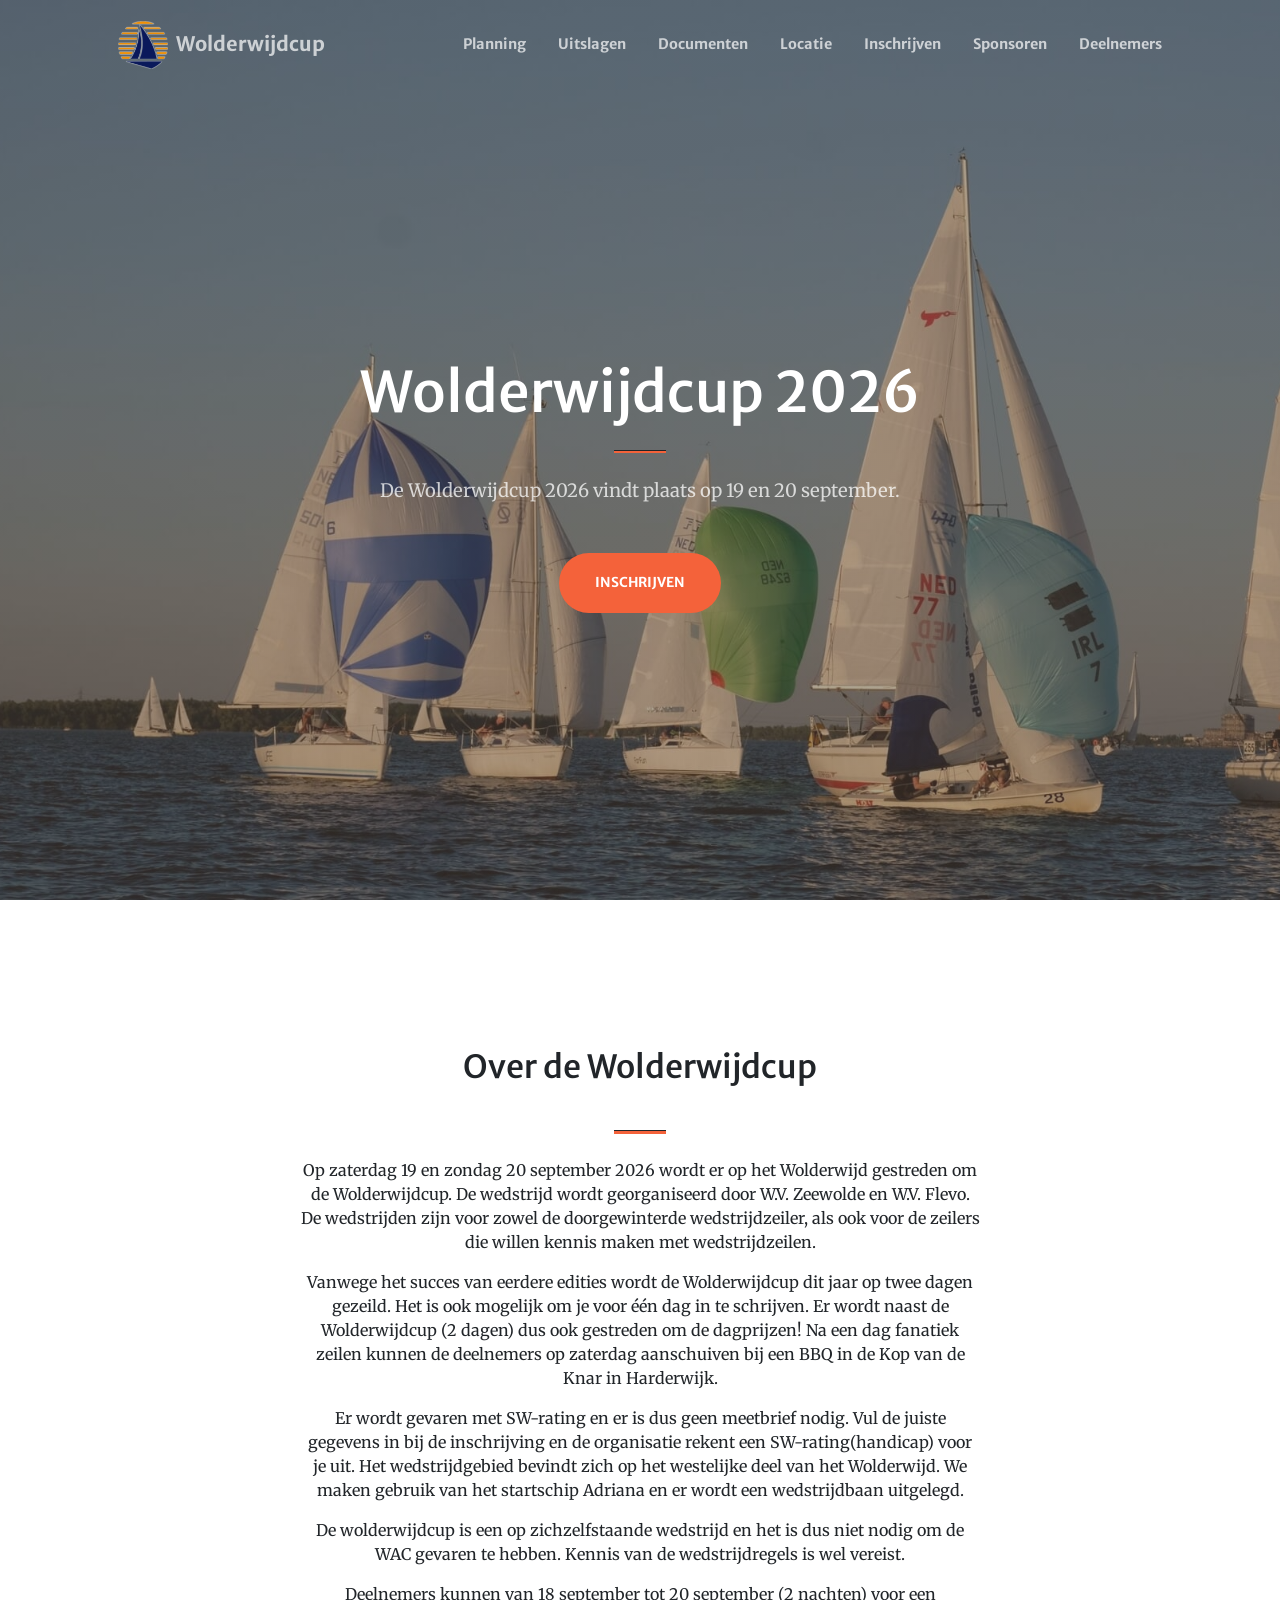
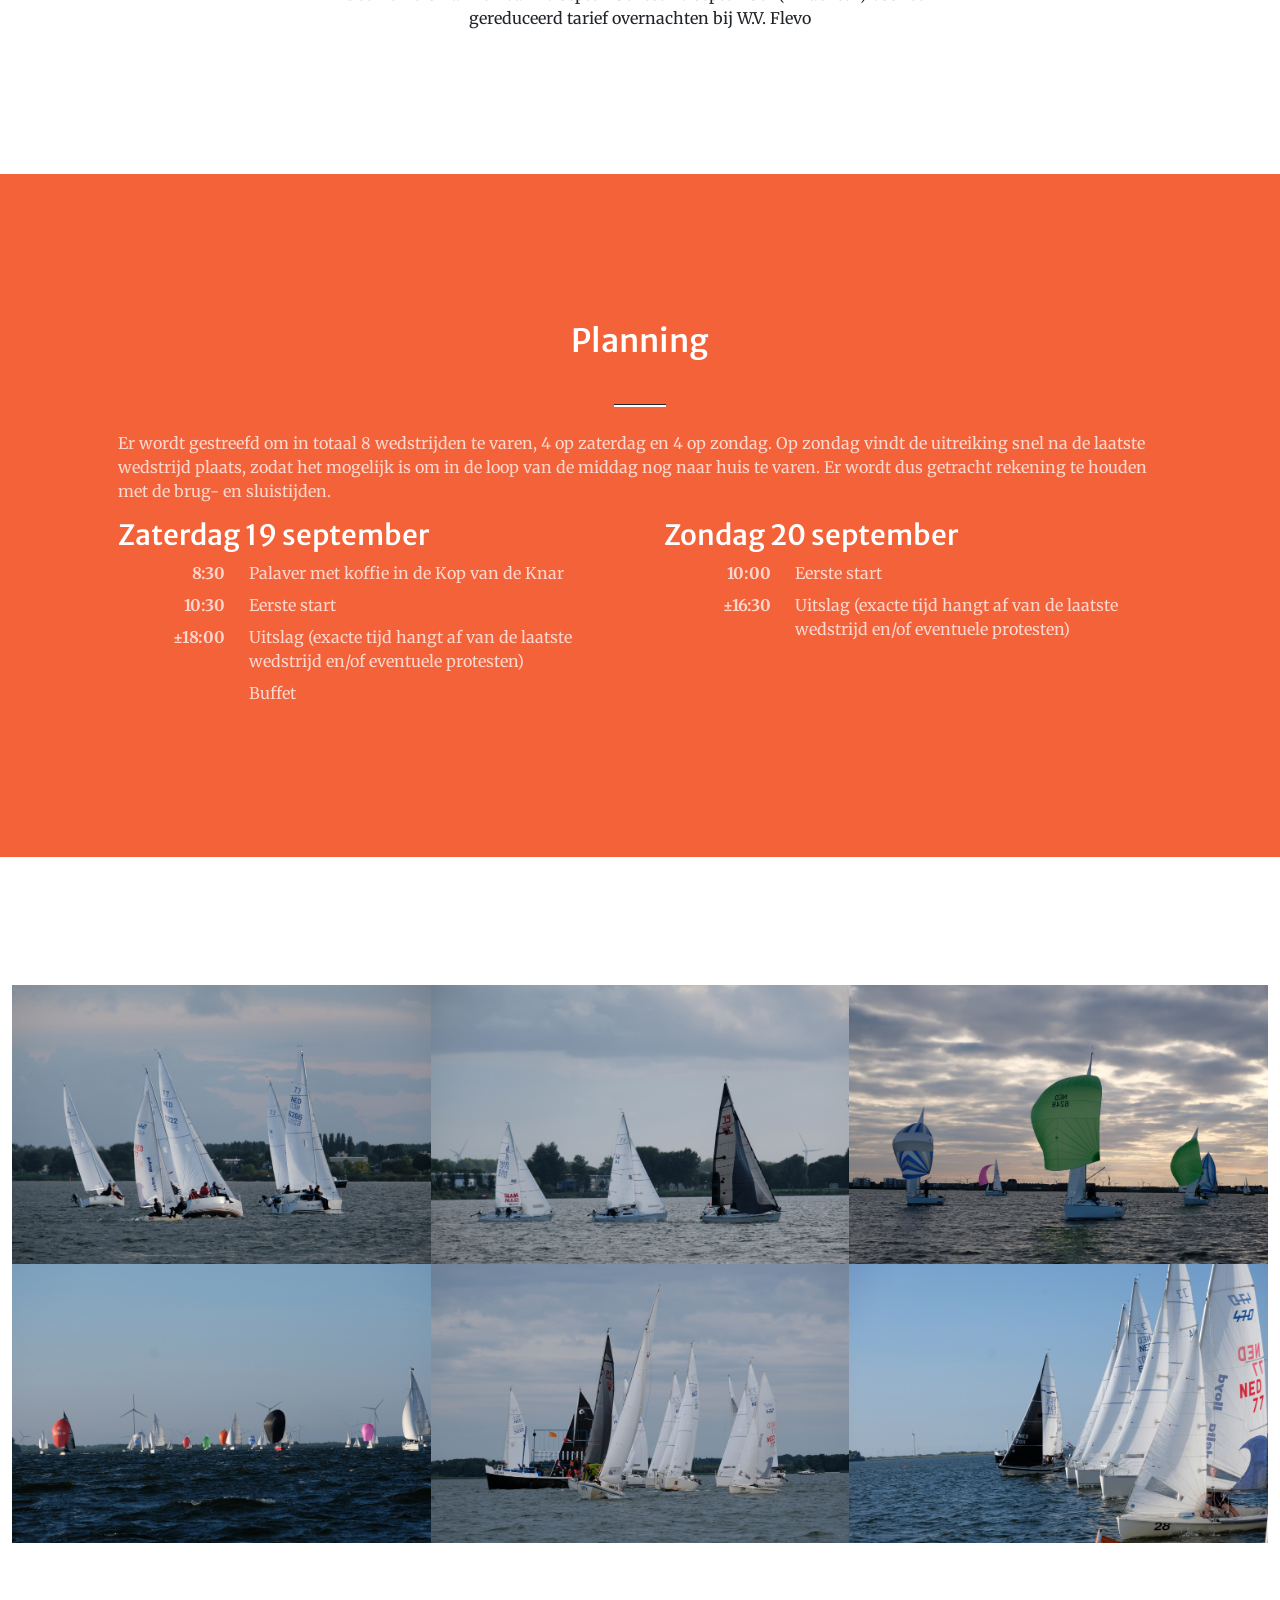
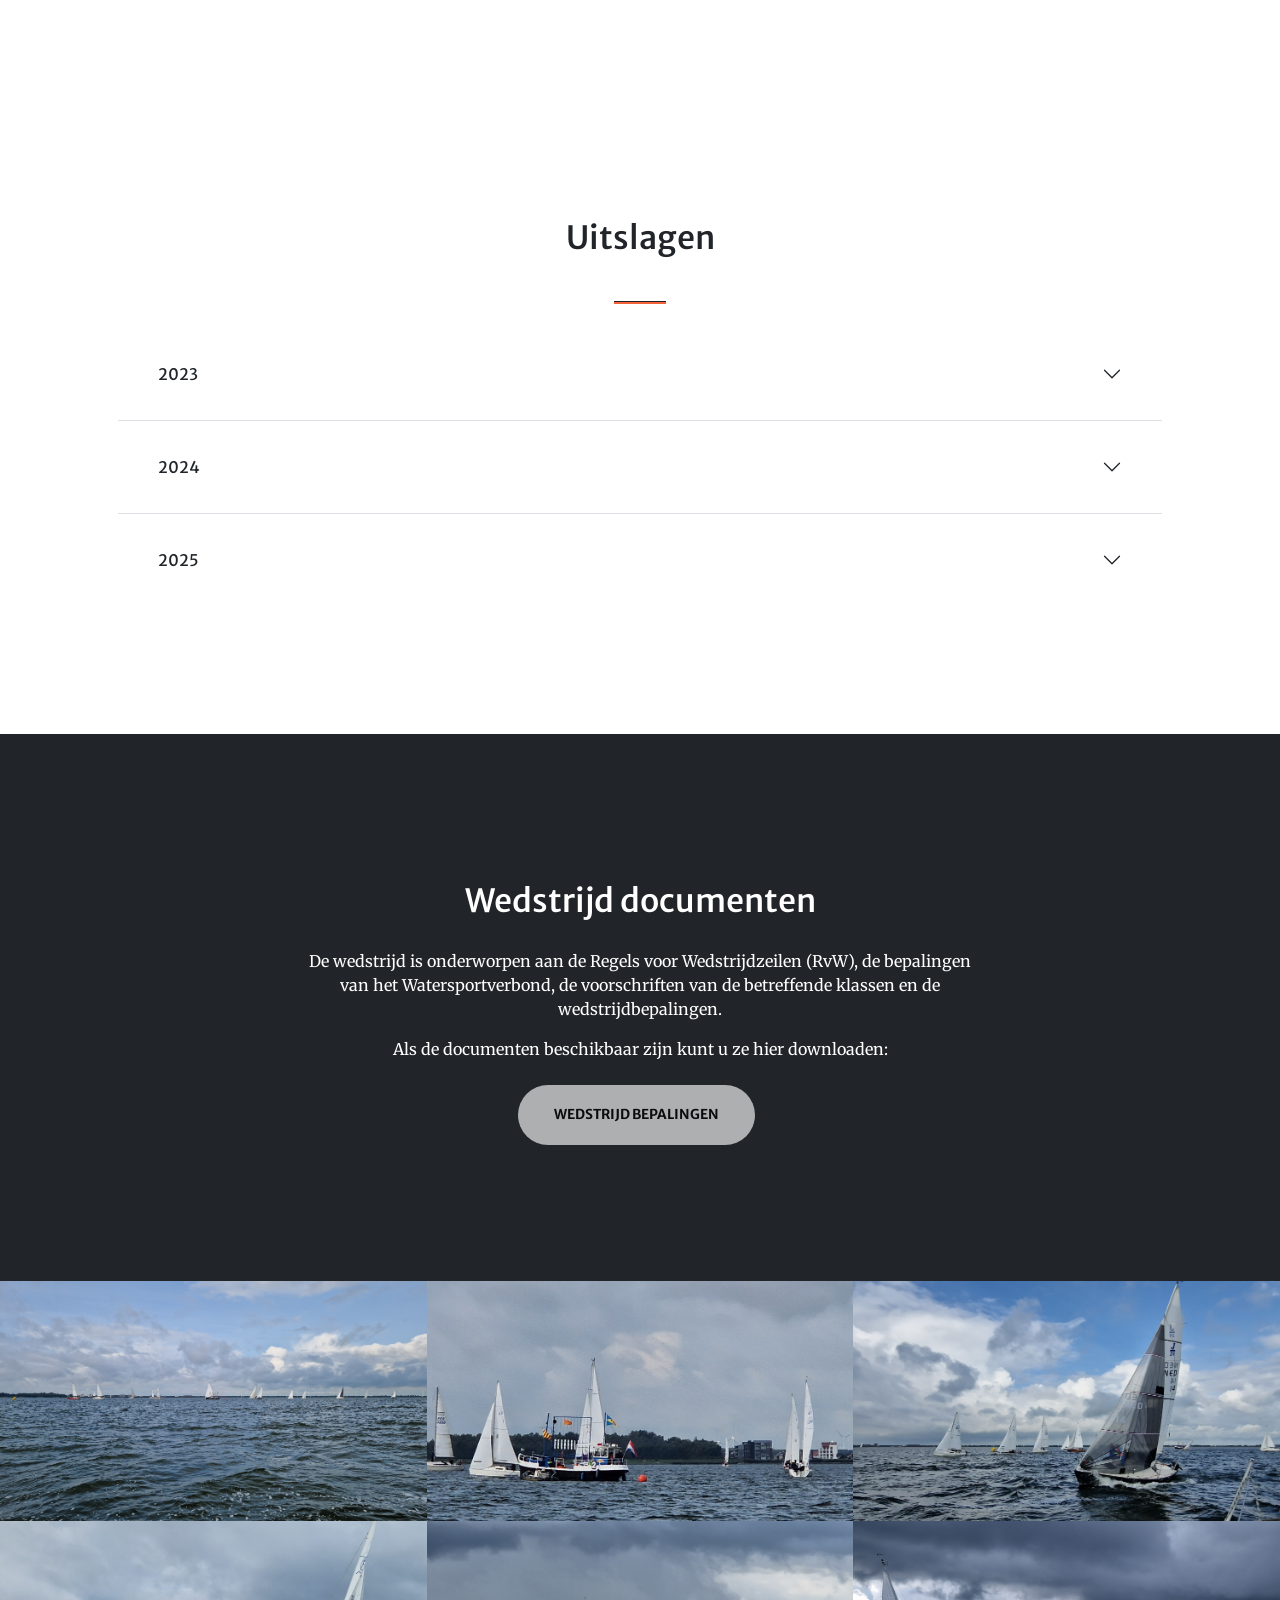
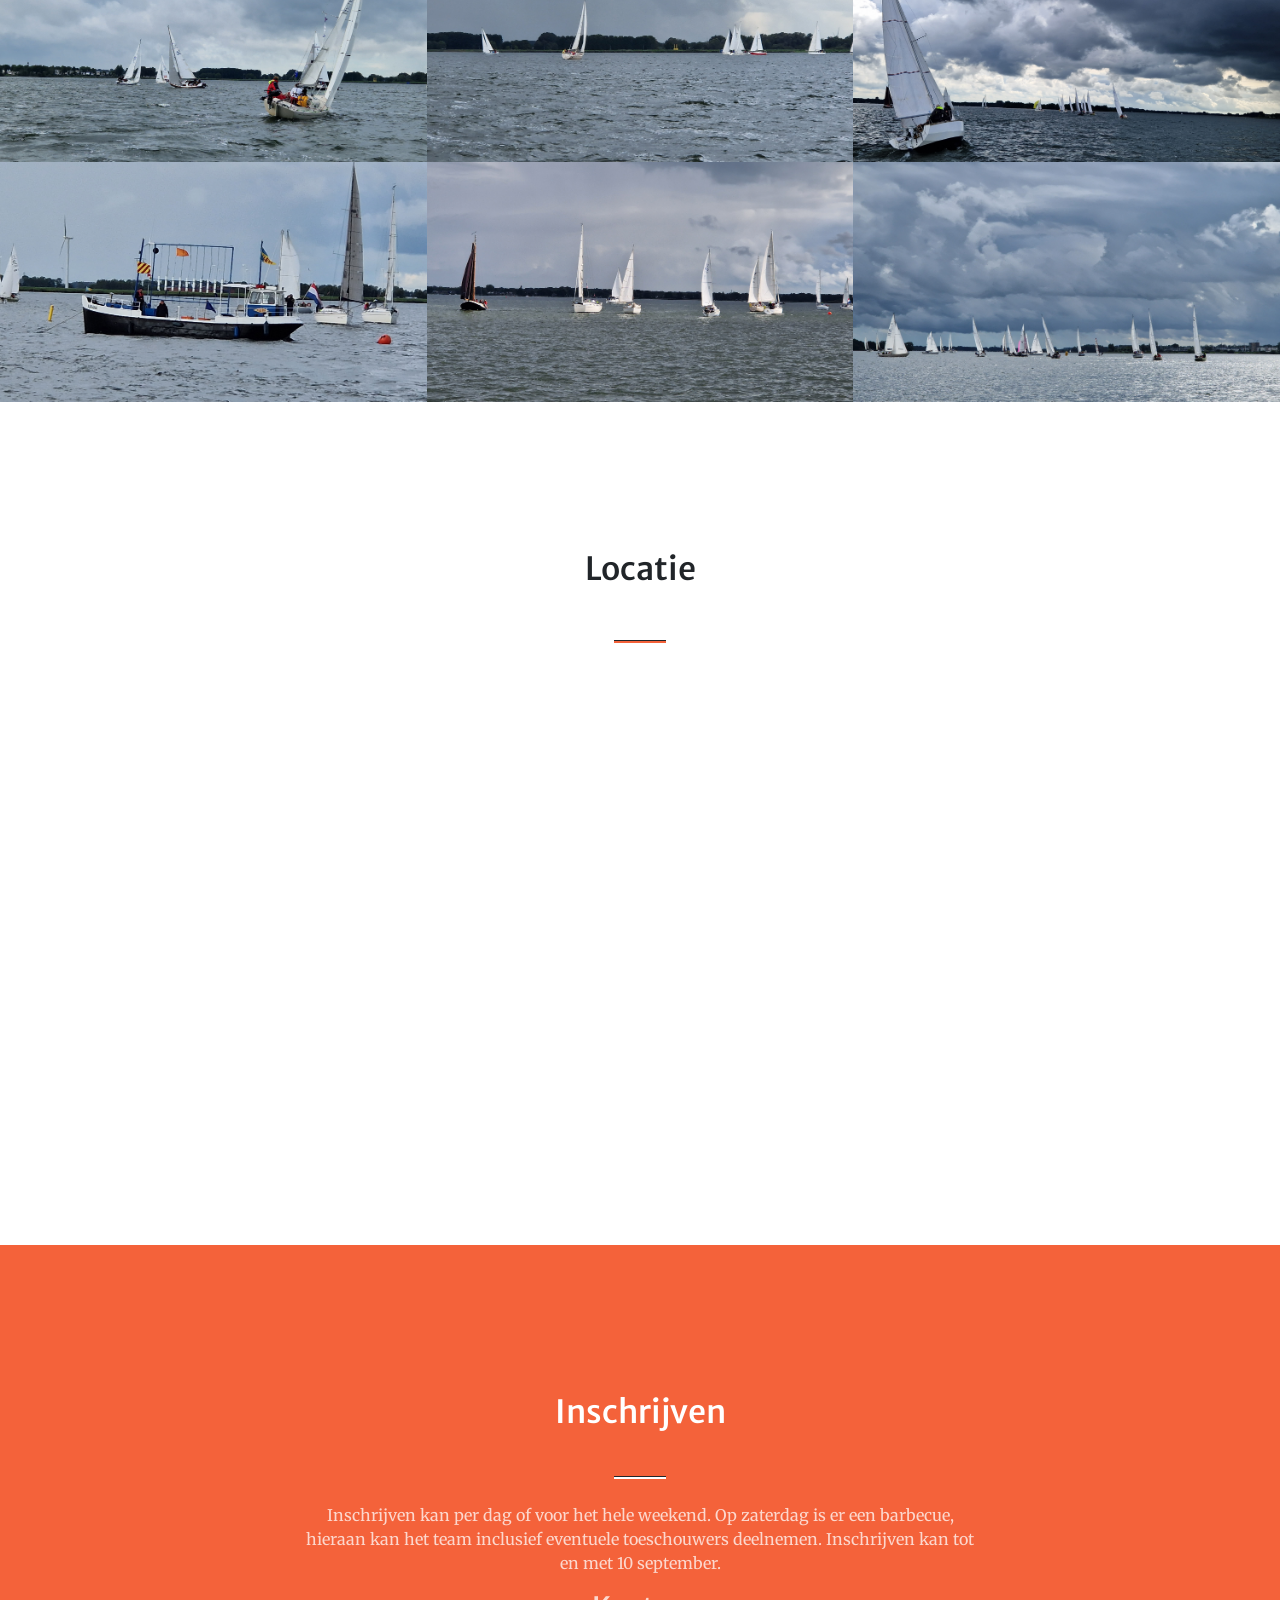
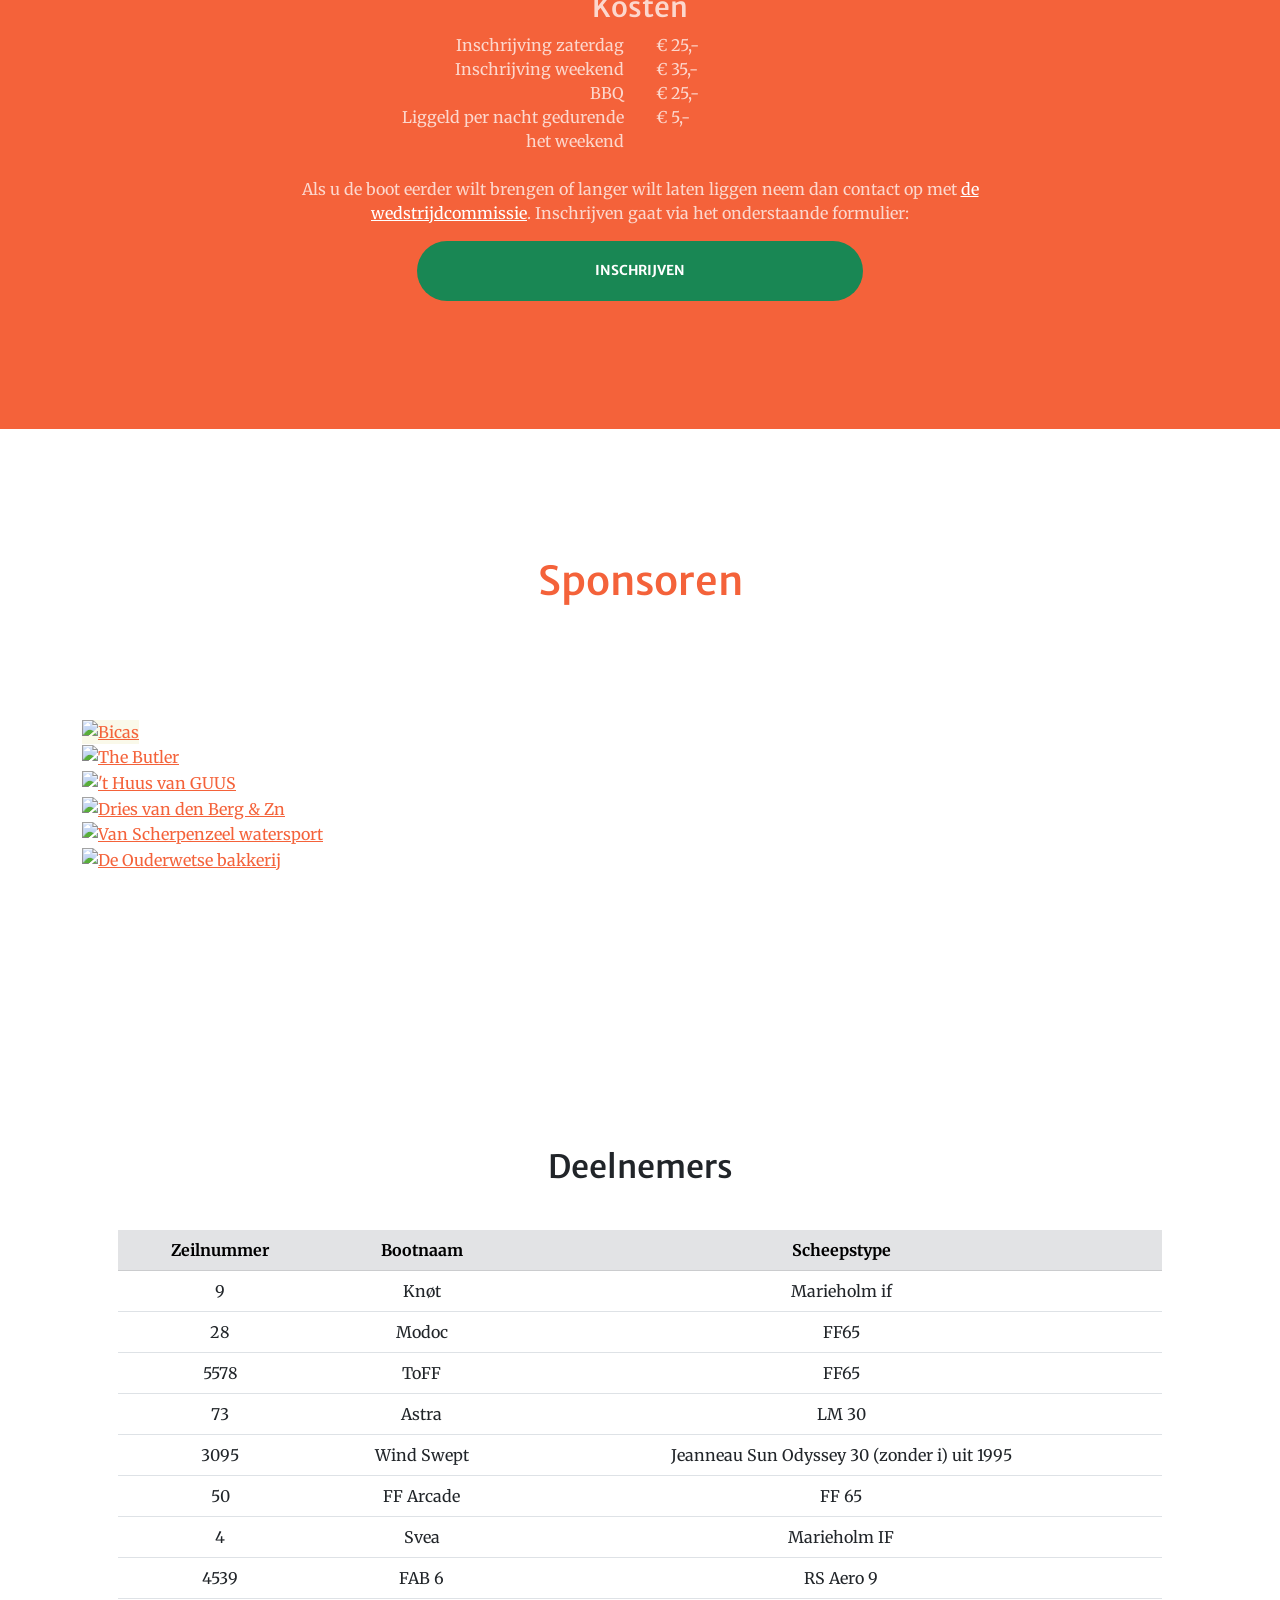
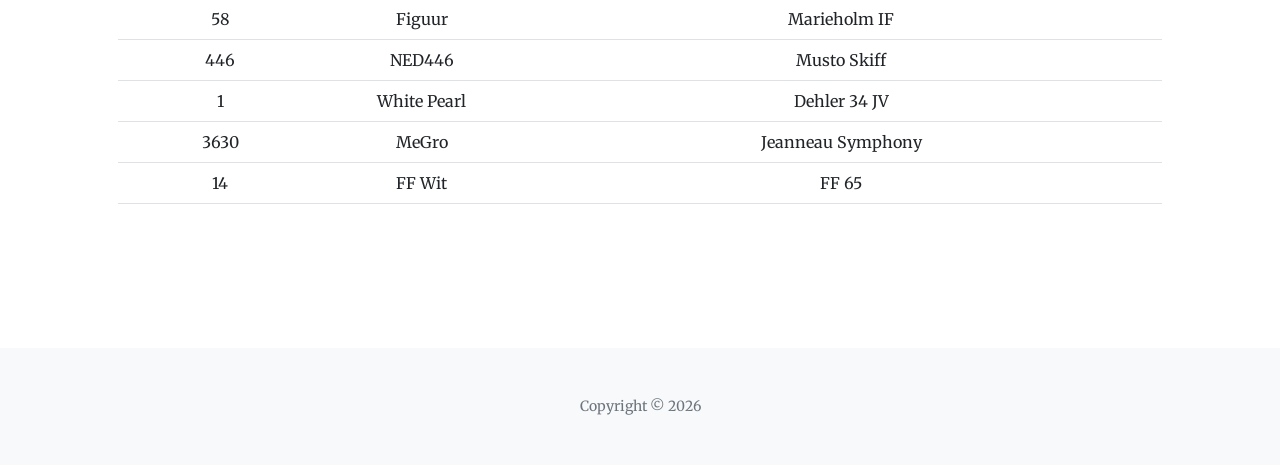
==== commit cf281673: "Update deelnemers" ====
--- a/index.html
+++ b/index.html
@@ -1570,16 +1570,697 @@
 
                                 <div>
 
-<h4>Wolderwijdcup SW-A</h4>
-<div class="table-responsive"><table class="dataframe table table-hover">  <thead class="table-secondary">    <tr style="text-align: left;">      <th>Nr</th>      <th>Sailno</th>      <th>Bootnaam</th>      <th>Punten</th>      <th>1</th>      <th>2</th>      <th>3</th>      <th>4</th>      <th>5</th>      <th>6</th>      <th>7</th>    </tr>  </thead>  <tbody>    <tr>      <td>1</td>      <td>446</td>      <td>Musto Skiff</td>      <td>9.0</td>      <td>2</td>      <td>1</td>      <td>(3)</td>      <td>2</td>      <td>2</td>      <td>1</td>      <td>1</td>    </tr>    <tr>      <td>2</td>      <td>11</td>      <td>Joep</td>      <td>16.0</td>      <td>(3)</td>      <td>3</td>      <td>2</td>      <td>3</td>      <td>3</td>      <td>3</td>      <td>2</td>    </tr>    <tr>      <td>3</td>      <td>9</td>      <td>Knøt</td>      <td>20.0</td>      <td>4</td>      <td>(dnf)</td>      <td>1</td>      <td>4</td>      <td>4</td>      <td>4</td>      <td>3</td>    </tr>    <tr>      <td>4</td>      <td>46</td>      <td>Liv</td>      <td>29.0</td>      <td>(10)</td>      <td>6</td>      <td>5</td>      <td>5</td>      <td>6</td>      <td>2</td>      <td>5</td>    </tr>    <tr>      <td>5</td>      <td>58</td>      <td>Figuur</td>      <td>30.0</td>      <td>6</td>      <td>(7)</td>      <td>4</td>      <td>6</td>      <td>5</td>      <td>5</td>      <td>4</td>    </tr>    <tr>      <td>6</td>      <td>55</td>      <td>Westenwind</td>      <td>37.0</td>      <td>1</td>      <td>2</td>      <td>(dnc)</td>      <td>1</td>      <td>1</td>      <td>dnc</td>      <td>dnc</td>    </tr>    <tr>      <td>7</td>      <td>297</td>      <td>Happy H</td>      <td>42.0</td>      <td>(11)</td>      <td>9</td>      <td>6</td>      <td>8</td>      <td>7</td>      <td>6</td>      <td>6</td>    </tr>    <tr>      <td>8</td>      <td>291</td>      <td>White Shepherd</td>      <td>56.0</td>      <td>13</td>      <td>12</td>      <td>(dnc)</td>      <td>9</td>      <td>8</td>      <td>7</td>      <td>7</td>    </tr>    <tr>      <td>9</td>      <td>700</td>      <td>Espavo</td>      <td>59.0</td>      <td>(dnc)</td>      <td>14</td>      <td>10</td>      <td>10</td>      <td>9</td>      <td>8</td>      <td>8</td>    </tr>    <tr>      <td>10</td>      <td>1123</td>      <td>Flinke jetser</td>      <td>61.0</td>      <td>8</td>      <td>5</td>      <td>9</td>      <td>7</td>      <td>(dnc)</td>      <td>dnc</td>      <td>dnc</td>    </tr>    <tr>      <td>11</td>      <td>304</td>      <td>Insania</td>      <td>72.0</td>      <td>9</td>      <td>8</td>      <td>7</td>      <td>(dnc)</td>      <td>dnc</td>      <td>dnc</td>      <td>dnc</td>    </tr>    <tr>      <td>12</td>      <td>45</td>      <td>Noir et blanc</td>      <td>75.0</td>      <td>7</td>      <td>4</td>      <td>(dnc)</td>      <td>dnc</td>      <td>dnc</td>      <td>dnc</td>      <td>dnc</td>    </tr>    <tr>      <td>13</td>      <td>1</td>      <td>Just Kidding</td>      <td>79.0</td>      <td>5</td>      <td>10</td>      <td>(dnc)</td>      <td>dnc</td>      <td>dnc</td>      <td>dnc</td>      <td>dnc</td>    </tr>    <tr>      <td>14</td>      <td>215</td>      <td>Ocean Cloud</td>      <td>79.0</td>      <td>12</td>      <td>11</td>      <td>8</td>      <td>(dnc)</td>      <td>dnc</td>      <td>dnc</td>      <td>dnc</td>    </tr>    <tr>      <td>15</td>      <td>500</td>      <td>Lola</td>      <td>92.0</td>      <td>dnf</td>      <td>13</td>      <td>(dnc)</td>      <td>dnc</td>      <td>dnc</td>      <td>dnc</td>      <td>dnc</td>    </tr>  </tbody></table></div>
-<h4>Wolderwijdcup SW-B</h4>
-<div class="table-responsive"><table class="dataframe table table-hover">  <thead class="table-secondary">    <tr style="text-align: left;">      <th>Nr</th>      <th>Sailno</th>      <th>Bootnaam</th>      <th>Punten</th>      <th>1</th>      <th>2</th>      <th>3</th>      <th>4</th>      <th>5</th>      <th>6</th>      <th>7</th>    </tr>  </thead>  <tbody>    <tr>      <td>1</td>      <td>3</td>      <td>Nimmerzat</td>      <td>6.0</td>      <td>1</td>      <td>1</td>      <td>1</td>      <td>1</td>      <td>(3)</td>      <td>1</td>      <td>1</td>    </tr>    <tr>      <td>2</td>      <td>434</td>      <td>Kaatje</td>      <td>14.0</td>      <td>2</td>      <td>2</td>      <td>(dnc)</td>      <td>3</td>      <td>2</td>      <td>3</td>      <td>2</td>    </tr>    <tr>      <td>3</td>      <td>777</td>      <td>Essencis</td>      <td>18.0</td>      <td>(dnc)</td>      <td>dnc</td>      <td>dnc</td>      <td>2</td>      <td>1</td>      <td>2</td>      <td>3</td>    </tr>    <tr>      <td>4</td>      <td>76</td>      <td>Carina 3</td>      <td>22.0</td>      <td>3</td>      <td>3</td>      <td>(dnc)</td>      <td>4</td>      <td>4</td>      <td>4</td>      <td>4</td>    </tr>  </tbody></table></div>
-<h4>Zaterdag SW-A</h4>
-<div class="table-responsive"><table class="dataframe table table-hover">  <thead class="table-secondary">    <tr style="text-align: left;">      <th>Nr</th>      <th>Sailno</th>      <th>Bootnaam</th>      <th>Punten</th>      <th>1</th>      <th>2</th>      <th>3</th>    </tr>  </thead>  <tbody>    <tr>      <td>1</td>      <td>4</td>      <td>Svea</td>      <td>4.0</td>      <td>1</td>      <td>2</td>      <td>1</td>    </tr>    <tr>      <td>2</td>      <td>446</td>      <td>Musto Skiff</td>      <td>8.0</td>      <td>3</td>      <td>1</td>      <td>4</td>    </tr>    <tr>      <td>3</td>      <td>11</td>      <td>Joep</td>      <td>11.0</td>      <td>4</td>      <td>4</td>      <td>3</td>    </tr>    <tr>      <td>4</td>      <td>58</td>      <td>Figuur</td>      <td>20.0</td>      <td>7</td>      <td>8</td>      <td>5</td>    </tr>    <tr>      <td>5</td>      <td>55</td>      <td>Westenwind</td>      <td>24.0</td>      <td>2</td>      <td>3</td>      <td>dnc</td>    </tr>    <tr>      <td>6</td>      <td>9</td>      <td>Knøt</td>      <td>25.0</td>      <td>5</td>      <td>dnf</td>      <td>2</td>    </tr>    <tr>      <td>7</td>      <td>46</td>      <td>Liv</td>      <td>25.0</td>      <td>12</td>      <td>7</td>      <td>6</td>    </tr>    <tr>      <td>8</td>      <td>1123</td>      <td>Flinke jetser</td>      <td>25.0</td>      <td>9</td>      <td>6</td>      <td>10</td>    </tr>    <tr>      <td>9</td>      <td>304</td>      <td>Insania</td>      <td>28.0</td>      <td>11</td>      <td>9</td>      <td>8</td>    </tr>    <tr>      <td>10</td>      <td>297</td>      <td>Happy H</td>      <td>31.0</td>      <td>13</td>      <td>11</td>      <td>7</td>    </tr>    <tr>      <td>11</td>      <td>45</td>      <td>Noir et blanc</td>      <td>32.0</td>      <td>8</td>      <td>5</td>      <td>dnc</td>    </tr>    <tr>      <td>12</td>      <td>215</td>      <td>Ocean Cloud</td>      <td>36.0</td>      <td>14</td>      <td>13</td>      <td>9</td>    </tr>    <tr>      <td>13</td>      <td>1</td>      <td>Just Kidding</td>      <td>37.0</td>      <td>6</td>      <td>12</td>      <td>dnc</td>    </tr>    <tr>      <td>14</td>      <td>213</td>      <td>Werk 's 'n keer</td>      <td>39.0</td>      <td>10</td>      <td>10</td>      <td>dnc</td>    </tr>    <tr>      <td>15</td>      <td>700</td>      <td>Espavo</td>      <td>46.0</td>      <td>dnc</td>      <td>16</td>      <td>11</td>    </tr>    <tr>      <td>16</td>      <td>291</td>      <td>White Shepherd</td>      <td>48.0</td>      <td>15</td>      <td>14</td>      <td>dnc</td>    </tr>    <tr>      <td>17</td>      <td>500</td>      <td>Lola</td>      <td>51.0</td>      <td>dnf</td>      <td>15</td>      <td>dnc</td>    </tr>    <tr>      <td>18</td>      <td>1965</td>      <td>Leeuwtje II</td>      <td>57.0</td>      <td>dnc</td>      <td>dnc</td>      <td>dnc</td>    </tr>  </tbody></table></div>
-<h4>Zaterdag SW-B</h4>
-<div class="table-responsive"><table class="dataframe table table-hover">  <thead class="table-secondary">    <tr style="text-align: left;">      <th>Nr</th>      <th>Sailno</th>      <th>Bootnaam</th>      <th>Punten</th>      <th>1</th>      <th>2</th>      <th>3</th>    </tr>  </thead>  <tbody>    <tr>      <td>1</td>      <td>3</td>      <td>Nimmerzat</td>      <td>5.0</td>      <td>1</td>      <td>2</td>      <td>2</td>    </tr>    <tr>      <td>2</td>      <td>73</td>      <td>Astra</td>      <td>6.0</td>      <td>4</td>      <td>1</td>      <td>1</td>    </tr>    <tr>      <td>3</td>      <td>1144</td>      <td>Flamingo</td>      <td>11.0</td>      <td>5</td>      <td>3</td>      <td>3</td>    </tr>    <tr>      <td>4</td>      <td>434</td>      <td>Kaatje</td>      <td>17.0</td>      <td>3</td>      <td>4</td>      <td>dnc</td>    </tr>    <tr>      <td>5</td>      <td>206</td>      <td>Amuse</td>      <td>18.0</td>      <td>2</td>      <td>6</td>      <td>dnc</td>    </tr>    <tr>      <td>6</td>      <td>242</td>      <td>Simply Red</td>      <td>21.0</td>      <td>6</td>      <td>5</td>      <td>dnc</td>    </tr>    <tr>      <td>7</td>      <td>76</td>      <td>Carina 3</td>      <td>25.0</td>      <td>7</td>      <td>8</td>      <td>dnc</td>    </tr>    <tr>      <td>8</td>      <td>888</td>      <td>FFleur</td>      <td>26.0</td>      <td>dnf</td>      <td>7</td>      <td>dnc</td>    </tr>    <tr>      <td>9</td>      <td>777</td>      <td>Essencis</td>      <td>30.0</td>      <td>dnc</td>      <td>dnc</td>      <td>dnc</td>    </tr>  </tbody></table></div>
-<h4>FF65 kampioenschap</h4>
-<div class="table-responsive"><table class="dataframe table table-hover">  <thead class="table-secondary">    <tr style="text-align: left;">      <th>Nr</th>      <th>Sailno</th>      <th>Bootnaam</th>      <th>Punten</th>      <th>1</th>      <th>2</th>      <th>3</th>      <th>4</th>      <th>5</th>      <th>6</th>      <th>7</th>      <th>8</th>    </tr>  </thead>  <tbody>    <tr>      <td>1</td>      <td>28</td>      <td>Modoc</td>      <td>10.0</td>      <td>(3)</td>      <td>1</td>      <td>1</td>      <td>1</td>      <td>3</td>      <td>1</td>      <td>2</td>      <td>1</td>    </tr>    <tr>      <td>2</td>      <td>6</td>      <td>Life</td>      <td>18.0</td>      <td>2</td>      <td>3</td>      <td>2</td>      <td>(4)</td>      <td>2</td>      <td>2</td>      <td>4</td>      <td>3</td>    </tr>    <tr>      <td>3</td>      <td>32</td>      <td>Face2Face</td>      <td>20.0</td>      <td>(5)</td>      <td>4</td>      <td>5</td>      <td>3</td>      <td>1</td>      <td>4</td>      <td>1</td>      <td>2</td>    </tr>    <tr>      <td>4</td>      <td>6207</td>      <td>Off White</td>      <td>21.0</td>      <td>1</td>      <td>2</td>      <td>3</td>      <td>(6)</td>      <td>5</td>      <td>3</td>      <td>3</td>      <td>4</td>    </tr>    <tr>      <td>5</td>      <td>7</td>      <td>Footloose</td>      <td>33.0</td>      <td>4</td>      <td>6</td>      <td>4</td>      <td>(7)</td>      <td>4</td>      <td>5</td>      <td>5</td>      <td>5</td>    </tr>    <tr>      <td>6</td>      <td>969</td>      <td>Femme Fatale</td>      <td>42.0</td>      <td>6</td>      <td>(7)</td>      <td>7</td>      <td>5</td>      <td>6</td>      <td>6</td>      <td>6</td>      <td>6</td>    </tr>    <tr>      <td>7</td>      <td>33</td>      <td>For Fun</td>      <td>45.0</td>      <td>(ocs)</td>      <td>5</td>      <td>6</td>      <td>2</td>      <td>dnc</td>      <td>dnc</td>      <td>dnc</td>      <td>dnc</td>    </tr>  </tbody></table></div>
+                                    <h4>Wolderwijdcup SW-A</h4>
+                                    <div class="table-responsive">
+                                        <table class="dataframe table table-hover">
+                                            <thead class="table-secondary">
+                                                <tr style="text-align: left;">
+                                                    <th>Nr</th>
+                                                    <th>Sailno</th>
+                                                    <th>Bootnaam</th>
+                                                    <th>Punten</th>
+                                                    <th>1</th>
+                                                    <th>2</th>
+                                                    <th>3</th>
+                                                    <th>4</th>
+                                                    <th>5</th>
+                                                    <th>6</th>
+                                                    <th>7</th>
+                                                </tr>
+                                            </thead>
+                                            <tbody>
+                                                <tr>
+                                                    <td>1</td>
+                                                    <td>446</td>
+                                                    <td>Musto Skiff</td>
+                                                    <td>9.0</td>
+                                                    <td>2</td>
+                                                    <td>1</td>
+                                                    <td>(3)</td>
+                                                    <td>2</td>
+                                                    <td>2</td>
+                                                    <td>1</td>
+                                                    <td>1</td>
+                                                </tr>
+                                                <tr>
+                                                    <td>2</td>
+                                                    <td>11</td>
+                                                    <td>Joep</td>
+                                                    <td>16.0</td>
+                                                    <td>(3)</td>
+                                                    <td>3</td>
+                                                    <td>2</td>
+                                                    <td>3</td>
+                                                    <td>3</td>
+                                                    <td>3</td>
+                                                    <td>2</td>
+                                                </tr>
+                                                <tr>
+                                                    <td>3</td>
+                                                    <td>9</td>
+                                                    <td>Knøt</td>
+                                                    <td>20.0</td>
+                                                    <td>4</td>
+                                                    <td>(dnf)</td>
+                                                    <td>1</td>
+                                                    <td>4</td>
+                                                    <td>4</td>
+                                                    <td>4</td>
+                                                    <td>3</td>
+                                                </tr>
+                                                <tr>
+                                                    <td>4</td>
+                                                    <td>46</td>
+                                                    <td>Liv</td>
+                                                    <td>29.0</td>
+                                                    <td>(10)</td>
+                                                    <td>6</td>
+                                                    <td>5</td>
+                                                    <td>5</td>
+                                                    <td>6</td>
+                                                    <td>2</td>
+                                                    <td>5</td>
+                                                </tr>
+                                                <tr>
+                                                    <td>5</td>
+                                                    <td>58</td>
+                                                    <td>Figuur</td>
+                                                    <td>30.0</td>
+                                                    <td>6</td>
+                                                    <td>(7)</td>
+                                                    <td>4</td>
+                                                    <td>6</td>
+                                                    <td>5</td>
+                                                    <td>5</td>
+                                                    <td>4</td>
+                                                </tr>
+                                                <tr>
+                                                    <td>6</td>
+                                                    <td>55</td>
+                                                    <td>Westenwind</td>
+                                                    <td>37.0</td>
+                                                    <td>1</td>
+                                                    <td>2</td>
+                                                    <td>(dnc)</td>
+                                                    <td>1</td>
+                                                    <td>1</td>
+                                                    <td>dnc</td>
+                                                    <td>dnc</td>
+                                                </tr>
+                                                <tr>
+                                                    <td>7</td>
+                                                    <td>297</td>
+                                                    <td>Happy H</td>
+                                                    <td>42.0</td>
+                                                    <td>(11)</td>
+                                                    <td>9</td>
+                                                    <td>6</td>
+                                                    <td>8</td>
+                                                    <td>7</td>
+                                                    <td>6</td>
+                                                    <td>6</td>
+                                                </tr>
+                                                <tr>
+                                                    <td>8</td>
+                                                    <td>291</td>
+                                                    <td>White Shepherd</td>
+                                                    <td>56.0</td>
+                                                    <td>13</td>
+                                                    <td>12</td>
+                                                    <td>(dnc)</td>
+                                                    <td>9</td>
+                                                    <td>8</td>
+                                                    <td>7</td>
+                                                    <td>7</td>
+                                                </tr>
+                                                <tr>
+                                                    <td>9</td>
+                                                    <td>700</td>
+                                                    <td>Espavo</td>
+                                                    <td>59.0</td>
+                                                    <td>(dnc)</td>
+                                                    <td>14</td>
+                                                    <td>10</td>
+                                                    <td>10</td>
+                                                    <td>9</td>
+                                                    <td>8</td>
+                                                    <td>8</td>
+                                                </tr>
+                                                <tr>
+                                                    <td>10</td>
+                                                    <td>1123</td>
+                                                    <td>Flinke jetser</td>
+                                                    <td>61.0</td>
+                                                    <td>8</td>
+                                                    <td>5</td>
+                                                    <td>9</td>
+                                                    <td>7</td>
+                                                    <td>(dnc)</td>
+                                                    <td>dnc</td>
+                                                    <td>dnc</td>
+                                                </tr>
+                                                <tr>
+                                                    <td>11</td>
+                                                    <td>304</td>
+                                                    <td>Insania</td>
+                                                    <td>72.0</td>
+                                                    <td>9</td>
+                                                    <td>8</td>
+                                                    <td>7</td>
+                                                    <td>(dnc)</td>
+                                                    <td>dnc</td>
+                                                    <td>dnc</td>
+                                                    <td>dnc</td>
+                                                </tr>
+                                                <tr>
+                                                    <td>12</td>
+                                                    <td>45</td>
+                                                    <td>Noir et blanc</td>
+                                                    <td>75.0</td>
+                                                    <td>7</td>
+                                                    <td>4</td>
+                                                    <td>(dnc)</td>
+                                                    <td>dnc</td>
+                                                    <td>dnc</td>
+                                                    <td>dnc</td>
+                                                    <td>dnc</td>
+                                                </tr>
+                                                <tr>
+                                                    <td>13</td>
+                                                    <td>1</td>
+                                                    <td>Just Kidding</td>
+                                                    <td>79.0</td>
+                                                    <td>5</td>
+                                                    <td>10</td>
+                                                    <td>(dnc)</td>
+                                                    <td>dnc</td>
+                                                    <td>dnc</td>
+                                                    <td>dnc</td>
+                                                    <td>dnc</td>
+                                                </tr>
+                                                <tr>
+                                                    <td>14</td>
+                                                    <td>215</td>
+                                                    <td>Ocean Cloud</td>
+                                                    <td>79.0</td>
+                                                    <td>12</td>
+                                                    <td>11</td>
+                                                    <td>8</td>
+                                                    <td>(dnc)</td>
+                                                    <td>dnc</td>
+                                                    <td>dnc</td>
+                                                    <td>dnc</td>
+                                                </tr>
+                                                <tr>
+                                                    <td>15</td>
+                                                    <td>500</td>
+                                                    <td>Lola</td>
+                                                    <td>92.0</td>
+                                                    <td>dnf</td>
+                                                    <td>13</td>
+                                                    <td>(dnc)</td>
+                                                    <td>dnc</td>
+                                                    <td>dnc</td>
+                                                    <td>dnc</td>
+                                                    <td>dnc</td>
+                                                </tr>
+                                            </tbody>
+                                        </table>
+                                    </div>
+                                    <h4>Wolderwijdcup SW-B</h4>
+                                    <div class="table-responsive">
+                                        <table class="dataframe table table-hover">
+                                            <thead class="table-secondary">
+                                                <tr style="text-align: left;">
+                                                    <th>Nr</th>
+                                                    <th>Sailno</th>
+                                                    <th>Bootnaam</th>
+                                                    <th>Punten</th>
+                                                    <th>1</th>
+                                                    <th>2</th>
+                                                    <th>3</th>
+                                                    <th>4</th>
+                                                    <th>5</th>
+                                                    <th>6</th>
+                                                    <th>7</th>
+                                                </tr>
+                                            </thead>
+                                            <tbody>
+                                                <tr>
+                                                    <td>1</td>
+                                                    <td>3</td>
+                                                    <td>Nimmerzat</td>
+                                                    <td>6.0</td>
+                                                    <td>1</td>
+                                                    <td>1</td>
+                                                    <td>1</td>
+                                                    <td>1</td>
+                                                    <td>(3)</td>
+                                                    <td>1</td>
+                                                    <td>1</td>
+                                                </tr>
+                                                <tr>
+                                                    <td>2</td>
+                                                    <td>434</td>
+                                                    <td>Kaatje</td>
+                                                    <td>14.0</td>
+                                                    <td>2</td>
+                                                    <td>2</td>
+                                                    <td>(dnc)</td>
+                                                    <td>3</td>
+                                                    <td>2</td>
+                                                    <td>3</td>
+                                                    <td>2</td>
+                                                </tr>
+                                                <tr>
+                                                    <td>3</td>
+                                                    <td>777</td>
+                                                    <td>Essencis</td>
+                                                    <td>18.0</td>
+                                                    <td>(dnc)</td>
+                                                    <td>dnc</td>
+                                                    <td>dnc</td>
+                                                    <td>2</td>
+                                                    <td>1</td>
+                                                    <td>2</td>
+                                                    <td>3</td>
+                                                </tr>
+                                                <tr>
+                                                    <td>4</td>
+                                                    <td>76</td>
+                                                    <td>Carina 3</td>
+                                                    <td>22.0</td>
+                                                    <td>3</td>
+                                                    <td>3</td>
+                                                    <td>(dnc)</td>
+                                                    <td>4</td>
+                                                    <td>4</td>
+                                                    <td>4</td>
+                                                    <td>4</td>
+                                                </tr>
+                                            </tbody>
+                                        </table>
+                                    </div>
+                                    <h4>Zaterdag SW-A</h4>
+                                    <div class="table-responsive">
+                                        <table class="dataframe table table-hover">
+                                            <thead class="table-secondary">
+                                                <tr style="text-align: left;">
+                                                    <th>Nr</th>
+                                                    <th>Sailno</th>
+                                                    <th>Bootnaam</th>
+                                                    <th>Punten</th>
+                                                    <th>1</th>
+                                                    <th>2</th>
+                                                    <th>3</th>
+                                                </tr>
+                                            </thead>
+                                            <tbody>
+                                                <tr>
+                                                    <td>1</td>
+                                                    <td>4</td>
+                                                    <td>Svea</td>
+                                                    <td>4.0</td>
+                                                    <td>1</td>
+                                                    <td>2</td>
+                                                    <td>1</td>
+                                                </tr>
+                                                <tr>
+                                                    <td>2</td>
+                                                    <td>446</td>
+                                                    <td>Musto Skiff</td>
+                                                    <td>8.0</td>
+                                                    <td>3</td>
+                                                    <td>1</td>
+                                                    <td>4</td>
+                                                </tr>
+                                                <tr>
+                                                    <td>3</td>
+                                                    <td>11</td>
+                                                    <td>Joep</td>
+                                                    <td>11.0</td>
+                                                    <td>4</td>
+                                                    <td>4</td>
+                                                    <td>3</td>
+                                                </tr>
+                                                <tr>
+                                                    <td>4</td>
+                                                    <td>58</td>
+                                                    <td>Figuur</td>
+                                                    <td>20.0</td>
+                                                    <td>7</td>
+                                                    <td>8</td>
+                                                    <td>5</td>
+                                                </tr>
+                                                <tr>
+                                                    <td>5</td>
+                                                    <td>55</td>
+                                                    <td>Westenwind</td>
+                                                    <td>24.0</td>
+                                                    <td>2</td>
+                                                    <td>3</td>
+                                                    <td>dnc</td>
+                                                </tr>
+                                                <tr>
+                                                    <td>6</td>
+                                                    <td>9</td>
+                                                    <td>Knøt</td>
+                                                    <td>25.0</td>
+                                                    <td>5</td>
+                                                    <td>dnf</td>
+                                                    <td>2</td>
+                                                </tr>
+                                                <tr>
+                                                    <td>7</td>
+                                                    <td>46</td>
+                                                    <td>Liv</td>
+                                                    <td>25.0</td>
+                                                    <td>12</td>
+                                                    <td>7</td>
+                                                    <td>6</td>
+                                                </tr>
+                                                <tr>
+                                                    <td>8</td>
+                                                    <td>1123</td>
+                                                    <td>Flinke jetser</td>
+                                                    <td>25.0</td>
+                                                    <td>9</td>
+                                                    <td>6</td>
+                                                    <td>10</td>
+                                                </tr>
+                                                <tr>
+                                                    <td>9</td>
+                                                    <td>304</td>
+                                                    <td>Insania</td>
+                                                    <td>28.0</td>
+                                                    <td>11</td>
+                                                    <td>9</td>
+                                                    <td>8</td>
+                                                </tr>
+                                                <tr>
+                                                    <td>10</td>
+                                                    <td>297</td>
+                                                    <td>Happy H</td>
+                                                    <td>31.0</td>
+                                                    <td>13</td>
+                                                    <td>11</td>
+                                                    <td>7</td>
+                                                </tr>
+                                                <tr>
+                                                    <td>11</td>
+                                                    <td>45</td>
+                                                    <td>Noir et blanc</td>
+                                                    <td>32.0</td>
+                                                    <td>8</td>
+                                                    <td>5</td>
+                                                    <td>dnc</td>
+                                                </tr>
+                                                <tr>
+                                                    <td>12</td>
+                                                    <td>215</td>
+                                                    <td>Ocean Cloud</td>
+                                                    <td>36.0</td>
+                                                    <td>14</td>
+                                                    <td>13</td>
+                                                    <td>9</td>
+                                                </tr>
+                                                <tr>
+                                                    <td>13</td>
+                                                    <td>1</td>
+                                                    <td>Just Kidding</td>
+                                                    <td>37.0</td>
+                                                    <td>6</td>
+                                                    <td>12</td>
+                                                    <td>dnc</td>
+                                                </tr>
+                                                <tr>
+                                                    <td>14</td>
+                                                    <td>213</td>
+                                                    <td>Werk 's 'n keer</td>
+                                                    <td>39.0</td>
+                                                    <td>10</td>
+                                                    <td>10</td>
+                                                    <td>dnc</td>
+                                                </tr>
+                                                <tr>
+                                                    <td>15</td>
+                                                    <td>700</td>
+                                                    <td>Espavo</td>
+                                                    <td>46.0</td>
+                                                    <td>dnc</td>
+                                                    <td>16</td>
+                                                    <td>11</td>
+                                                </tr>
+                                                <tr>
+                                                    <td>16</td>
+                                                    <td>291</td>
+                                                    <td>White Shepherd</td>
+                                                    <td>48.0</td>
+                                                    <td>15</td>
+                                                    <td>14</td>
+                                                    <td>dnc</td>
+                                                </tr>
+                                                <tr>
+                                                    <td>17</td>
+                                                    <td>500</td>
+                                                    <td>Lola</td>
+                                                    <td>51.0</td>
+                                                    <td>dnf</td>
+                                                    <td>15</td>
+                                                    <td>dnc</td>
+                                                </tr>
+                                                <tr>
+                                                    <td>18</td>
+                                                    <td>1965</td>
+                                                    <td>Leeuwtje II</td>
+                                                    <td>57.0</td>
+                                                    <td>dnc</td>
+                                                    <td>dnc</td>
+                                                    <td>dnc</td>
+                                                </tr>
+                                            </tbody>
+                                        </table>
+                                    </div>
+                                    <h4>Zaterdag SW-B</h4>
+                                    <div class="table-responsive">
+                                        <table class="dataframe table table-hover">
+                                            <thead class="table-secondary">
+                                                <tr style="text-align: left;">
+                                                    <th>Nr</th>
+                                                    <th>Sailno</th>
+                                                    <th>Bootnaam</th>
+                                                    <th>Punten</th>
+                                                    <th>1</th>
+                                                    <th>2</th>
+                                                    <th>3</th>
+                                                </tr>
+                                            </thead>
+                                            <tbody>
+                                                <tr>
+                                                    <td>1</td>
+                                                    <td>3</td>
+                                                    <td>Nimmerzat</td>
+                                                    <td>5.0</td>
+                                                    <td>1</td>
+                                                    <td>2</td>
+                                                    <td>2</td>
+                                                </tr>
+                                                <tr>
+                                                    <td>2</td>
+                                                    <td>73</td>
+                                                    <td>Astra</td>
+                                                    <td>6.0</td>
+                                                    <td>4</td>
+                                                    <td>1</td>
+                                                    <td>1</td>
+                                                </tr>
+                                                <tr>
+                                                    <td>3</td>
+                                                    <td>1144</td>
+                                                    <td>Flamingo</td>
+                                                    <td>11.0</td>
+                                                    <td>5</td>
+                                                    <td>3</td>
+                                                    <td>3</td>
+                                                </tr>
+                                                <tr>
+                                                    <td>4</td>
+                                                    <td>434</td>
+                                                    <td>Kaatje</td>
+                                                    <td>17.0</td>
+                                                    <td>3</td>
+                                                    <td>4</td>
+                                                    <td>dnc</td>
+                                                </tr>
+                                                <tr>
+                                                    <td>5</td>
+                                                    <td>206</td>
+                                                    <td>Amuse</td>
+                                                    <td>18.0</td>
+                                                    <td>2</td>
+                                                    <td>6</td>
+                                                    <td>dnc</td>
+                                                </tr>
+                                                <tr>
+                                                    <td>6</td>
+                                                    <td>242</td>
+                                                    <td>Simply Red</td>
+                                                    <td>21.0</td>
+                                                    <td>6</td>
+                                                    <td>5</td>
+                                                    <td>dnc</td>
+                                                </tr>
+                                                <tr>
+                                                    <td>7</td>
+                                                    <td>76</td>
+                                                    <td>Carina 3</td>
+                                                    <td>25.0</td>
+                                                    <td>7</td>
+                                                    <td>8</td>
+                                                    <td>dnc</td>
+                                                </tr>
+                                                <tr>
+                                                    <td>8</td>
+                                                    <td>888</td>
+                                                    <td>FFleur</td>
+                                                    <td>26.0</td>
+                                                    <td>dnf</td>
+                                                    <td>7</td>
+                                                    <td>dnc</td>
+                                                </tr>
+                                                <tr>
+                                                    <td>9</td>
+                                                    <td>777</td>
+                                                    <td>Essencis</td>
+                                                    <td>30.0</td>
+                                                    <td>dnc</td>
+                                                    <td>dnc</td>
+                                                    <td>dnc</td>
+                                                </tr>
+                                            </tbody>
+                                        </table>
+                                    </div>
+                                    <h4>FF65 kampioenschap</h4>
+                                    <div class="table-responsive">
+                                        <table class="dataframe table table-hover">
+                                            <thead class="table-secondary">
+                                                <tr style="text-align: left;">
+                                                    <th>Nr</th>
+                                                    <th>Sailno</th>
+                                                    <th>Bootnaam</th>
+                                                    <th>Punten</th>
+                                                    <th>1</th>
+                                                    <th>2</th>
+                                                    <th>3</th>
+                                                    <th>4</th>
+                                                    <th>5</th>
+                                                    <th>6</th>
+                                                    <th>7</th>
+                                                    <th>8</th>
+                                                </tr>
+                                            </thead>
+                                            <tbody>
+                                                <tr>
+                                                    <td>1</td>
+                                                    <td>28</td>
+                                                    <td>Modoc</td>
+                                                    <td>10.0</td>
+                                                    <td>(3)</td>
+                                                    <td>1</td>
+                                                    <td>1</td>
+                                                    <td>1</td>
+                                                    <td>3</td>
+                                                    <td>1</td>
+                                                    <td>2</td>
+                                                    <td>1</td>
+                                                </tr>
+                                                <tr>
+                                                    <td>2</td>
+                                                    <td>6</td>
+                                                    <td>Life</td>
+                                                    <td>18.0</td>
+                                                    <td>2</td>
+                                                    <td>3</td>
+                                                    <td>2</td>
+                                                    <td>(4)</td>
+                                                    <td>2</td>
+                                                    <td>2</td>
+                                                    <td>4</td>
+                                                    <td>3</td>
+                                                </tr>
+                                                <tr>
+                                                    <td>3</td>
+                                                    <td>32</td>
+                                                    <td>Face2Face</td>
+                                                    <td>20.0</td>
+                                                    <td>(5)</td>
+                                                    <td>4</td>
+                                                    <td>5</td>
+                                                    <td>3</td>
+                                                    <td>1</td>
+                                                    <td>4</td>
+                                                    <td>1</td>
+                                                    <td>2</td>
+                                                </tr>
+                                                <tr>
+                                                    <td>4</td>
+                                                    <td>6207</td>
+                                                    <td>Off White</td>
+                                                    <td>21.0</td>
+                                                    <td>1</td>
+                                                    <td>2</td>
+                                                    <td>3</td>
+                                                    <td>(6)</td>
+                                                    <td>5</td>
+                                                    <td>3</td>
+                                                    <td>3</td>
+                                                    <td>4</td>
+                                                </tr>
+                                                <tr>
+                                                    <td>5</td>
+                                                    <td>7</td>
+                                                    <td>Footloose</td>
+                                                    <td>33.0</td>
+                                                    <td>4</td>
+                                                    <td>6</td>
+                                                    <td>4</td>
+                                                    <td>(7)</td>
+                                                    <td>4</td>
+                                                    <td>5</td>
+                                                    <td>5</td>
+                                                    <td>5</td>
+                                                </tr>
+                                                <tr>
+                                                    <td>6</td>
+                                                    <td>969</td>
+                                                    <td>Femme Fatale</td>
+                                                    <td>42.0</td>
+                                                    <td>6</td>
+                                                    <td>(7)</td>
+                                                    <td>7</td>
+                                                    <td>5</td>
+                                                    <td>6</td>
+                                                    <td>6</td>
+                                                    <td>6</td>
+                                                    <td>6</td>
+                                                </tr>
+                                                <tr>
+                                                    <td>7</td>
+                                                    <td>33</td>
+                                                    <td>For Fun</td>
+                                                    <td>45.0</td>
+                                                    <td>(ocs)</td>
+                                                    <td>5</td>
+                                                    <td>6</td>
+                                                    <td>2</td>
+                                                    <td>dnc</td>
+                                                    <td>dnc</td>
+                                                    <td>dnc</td>
+                                                    <td>dnc</td>
+                                                </tr>
+                                            </tbody>
+                                        </table>
+                                    </div>
                                 </div>
                             </div>
 
@@ -1614,9 +2295,8 @@
                     <p>Als de documenten beschikbaar zijn kunt u ze hier downloaden:</p>
                     <div class="row px-4 px-log-5 d-flex flex-row justify-content-center">
                         <div class="col-sm-6 p-2 text-center">
-                            <a class="btn btn-light btn-xl disabled"
-                                href=""
-                                target="_blank">Wedstrijd bepalingen</a> &nbsp;
+                            <a class="btn btn-light btn-xl disabled" href="" target="_blank">Wedstrijd bepalingen</a>
+                            &nbsp;
                         </div>
                     </div>
                 </div>
@@ -1720,26 +2400,26 @@
                     </p>
                     <h3>Kosten</h3>
 
-                        <div class="mx-auto" style="max-width: 500px;">
-                            <ul class="list-unstyled m-0">
-                                <li class="d-flex">
-                                    <span class="w-50 text-end pe-3">Inschrijving zaterdag</span>
-                                    <span class="w-50 text-start ps-3">&euro; 25,-</span>
-                                </li>
-                                <li class="d-flex">
-                                    <span class="w-50 text-end pe-3">Inschrijving weekend</span>
-                                    <span class="w-50 text-start ps-3">&euro; 35,-</span>
-                                </li>
-                                <li class="d-flex">
-                                    <span class="w-50 text-end pe-3">BBQ</span>
-                                    <span class="w-50 text-start ps-3">&euro; 25,-</span>
-                                </li>
-                                <li class="d-flex">
-                                    <span class="w-50 text-end pe-3">Liggeld per nacht gedurende het weekend</span>
-                                    <span class="w-50 text-start ps-3">&euro; 5,-</span>
-                                </li>
-                            </ul>
-                        </div>
+                    <div class="mx-auto" style="max-width: 500px;">
+                        <ul class="list-unstyled m-0">
+                            <li class="d-flex">
+                                <span class="w-50 text-end pe-3">Inschrijving zaterdag</span>
+                                <span class="w-50 text-start ps-3">&euro; 25,-</span>
+                            </li>
+                            <li class="d-flex">
+                                <span class="w-50 text-end pe-3">Inschrijving weekend</span>
+                                <span class="w-50 text-start ps-3">&euro; 35,-</span>
+                            </li>
+                            <li class="d-flex">
+                                <span class="w-50 text-end pe-3">BBQ</span>
+                                <span class="w-50 text-start ps-3">&euro; 25,-</span>
+                            </li>
+                            <li class="d-flex">
+                                <span class="w-50 text-end pe-3">Liggeld per nacht gedurende het weekend</span>
+                                <span class="w-50 text-start ps-3">&euro; 5,-</span>
+                            </li>
+                        </ul>
+                    </div>
 
                     <br>
 
@@ -1751,7 +2431,8 @@
                     </p>
                     <div class="row justify-content-center">
                         <div class="col-8 col-lg-8">
-                            <a class="btn btn-success btn-xl d-block enabled" href="https://forms.gle/iM17Uh4ePzysqfYv8" target="_blank">Inschrijven</a>
+                            <a class="btn btn-success btn-xl d-block enabled" href="https://forms.gle/iM17Uh4ePzysqfYv8"
+                                target="_blank">Inschrijven</a>
                         </div>
 
                     </div>
@@ -1781,8 +2462,7 @@
                         <!-- <img src="./assets/sponsoren/logothebutler.png" alt="The Butler"> -->
                         <!-- <img src="assets/images/logothebutler_winespirits.png" alt="The Butler"
                             style="background-color: black;"> -->
-                        <img src="https://thebutlerwineandspirits.nl/logo-the-butler.png"
-                            alt="The Butler">
+                        <img src="https://thebutlerwineandspirits.nl/logo-the-butler.png" alt="The Butler">
                     </a>
                 </div>
                 <div class="slide">
@@ -1795,7 +2475,7 @@
                 <div class="slide">
                     <a href="https://www.driesvandenberg.nl/" target="_blank">
                         <img src="https://www.driesvandenberg.nl/wp-content/themes/dries-vd-berg-2025/dist/images/dries-van-den-berg-logo-staand.png"
-                        alt="Dries van den Berg & Zn">
+                            alt="Dries van den Berg & Zn">
                     </a>
                 </div>
                 <div class="slide">
@@ -1821,14 +2501,9 @@
         <div class="container px-4 px-lg-5 ">
             <div class="row gx-4 gx-lg-5 justify-content-center">
                 <div class="col-lg-12 text-center">
-
-                    <!-- <h2 class="mb-4">Deelnemers</h2> -->
-
-                    <!-- deelnemers table -->
-
-
-                    <!-- deelnemers tabel -->
-
+                    <h2 class="mb-4">Deelnemers</h2>
+
+                    <div id="deelnemers-table"></div>
                 </div>
             </div>
         </div>
@@ -1839,7 +2514,7 @@
     <!-- Footer-->
     <footer class="bg-light py-5">
         <div class="container px-4 px-lg-5">
-            <div class="small text-center text-muted">Copyright &copy; 2025 </div>
+            <div class="small text-center text-muted">Copyright &copy; 2026 </div>
         </div>
     </footer>
     <!-- Bootstrap core JS-->
@@ -1853,6 +2528,14 @@
     <!-- * * Activate your form at https://startbootstrap.com/solution/contact-forms * *-->
     <!-- * * * * * * * * * * * * * * * * * * * * * * * * * * * * * * * * * * * * * * * *-->
     <script src="https://cdn.startbootstrap.com/sb-forms-latest.js"></script>
+
+    <script>
+        fetch("./deelnemers_table.html")
+            .then(response => response.text())
+            .then(html => {
+                document.getElementById("deelnemers-table").innerHTML = html;
+            });
+    </script>
 </body>
 
 
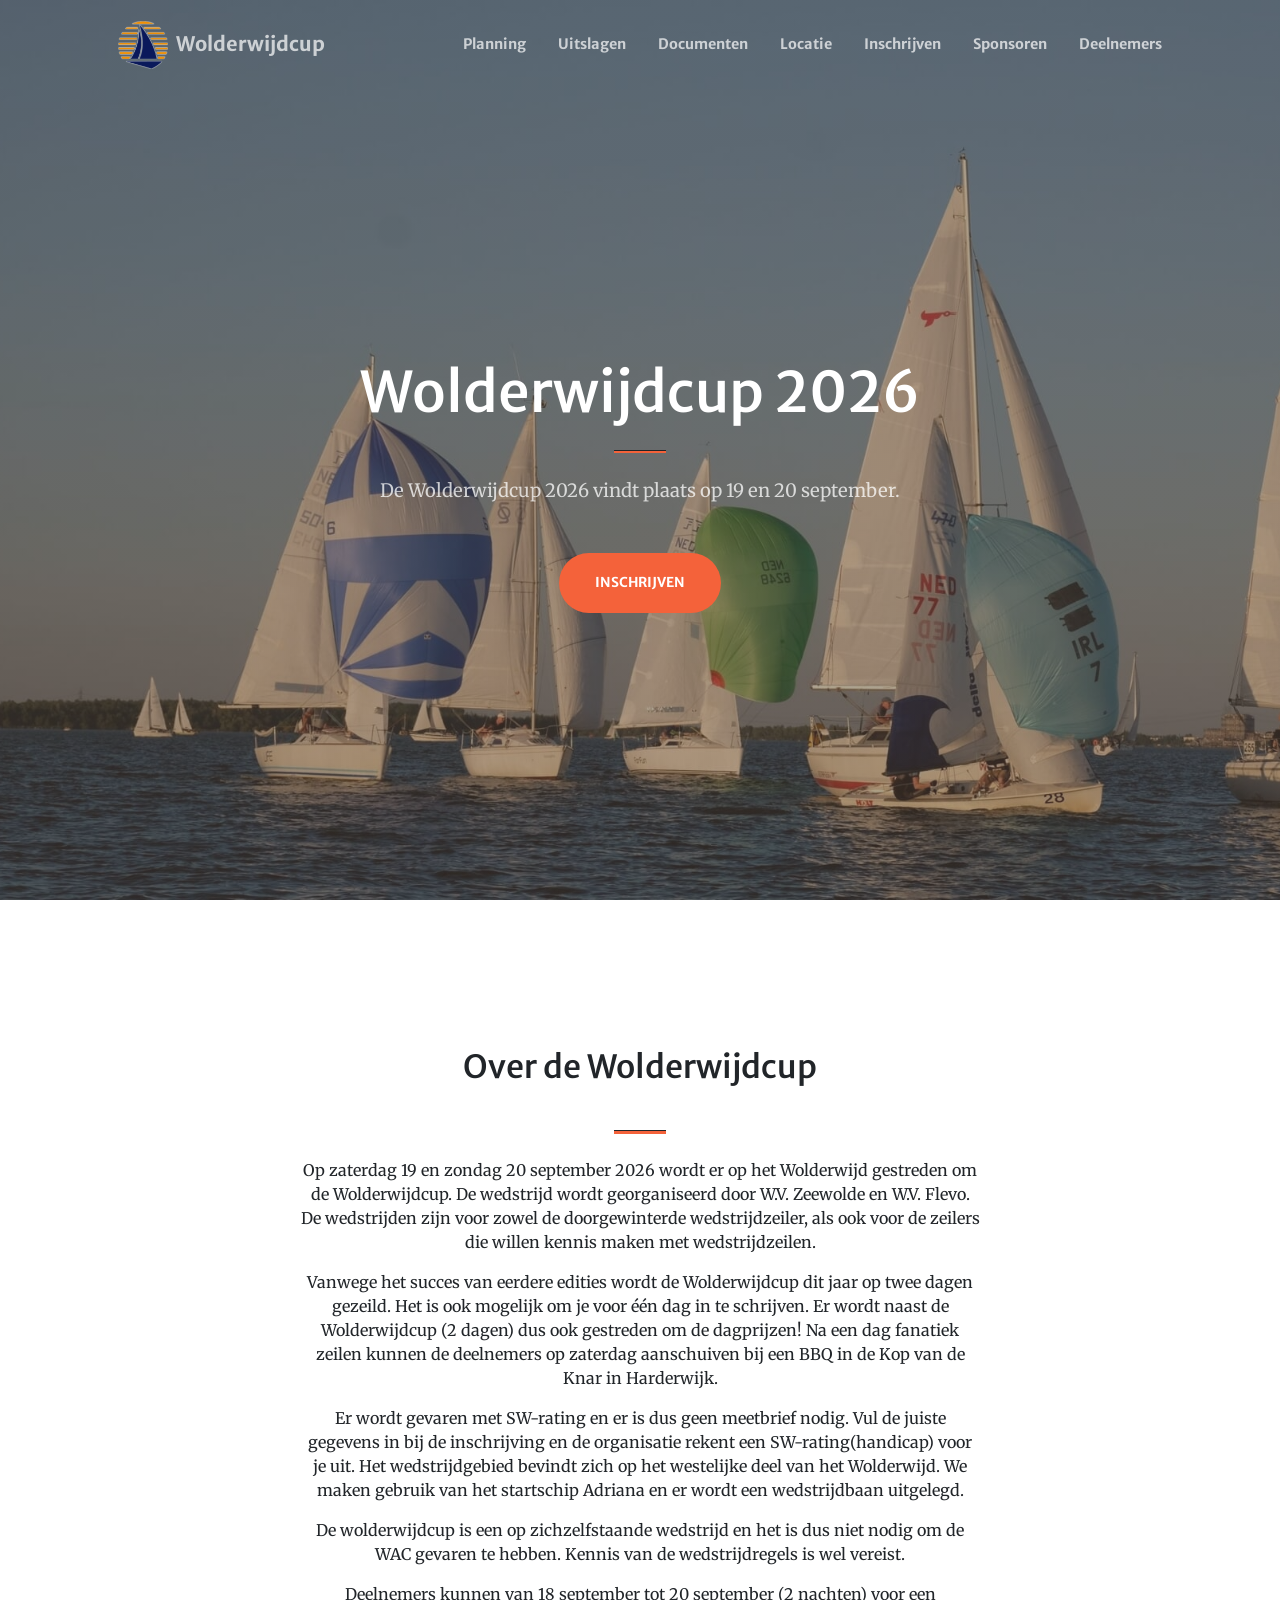
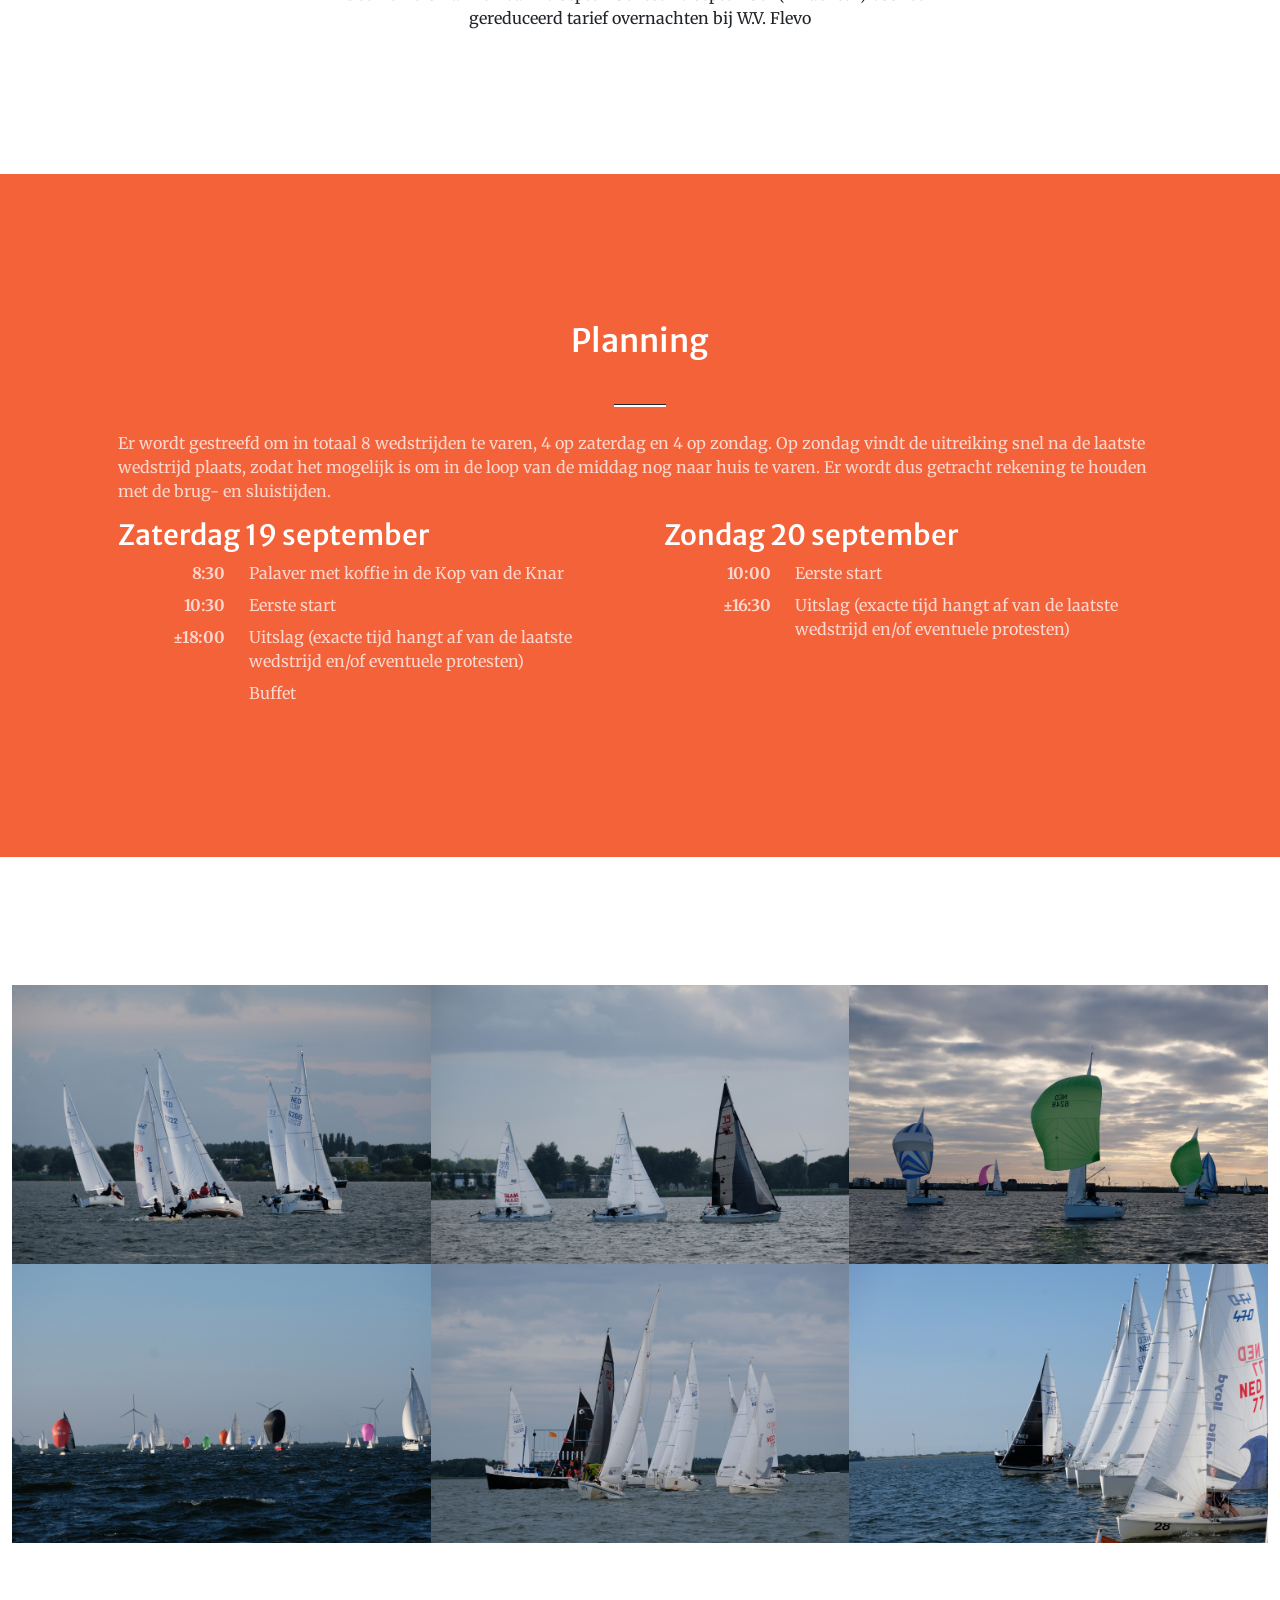
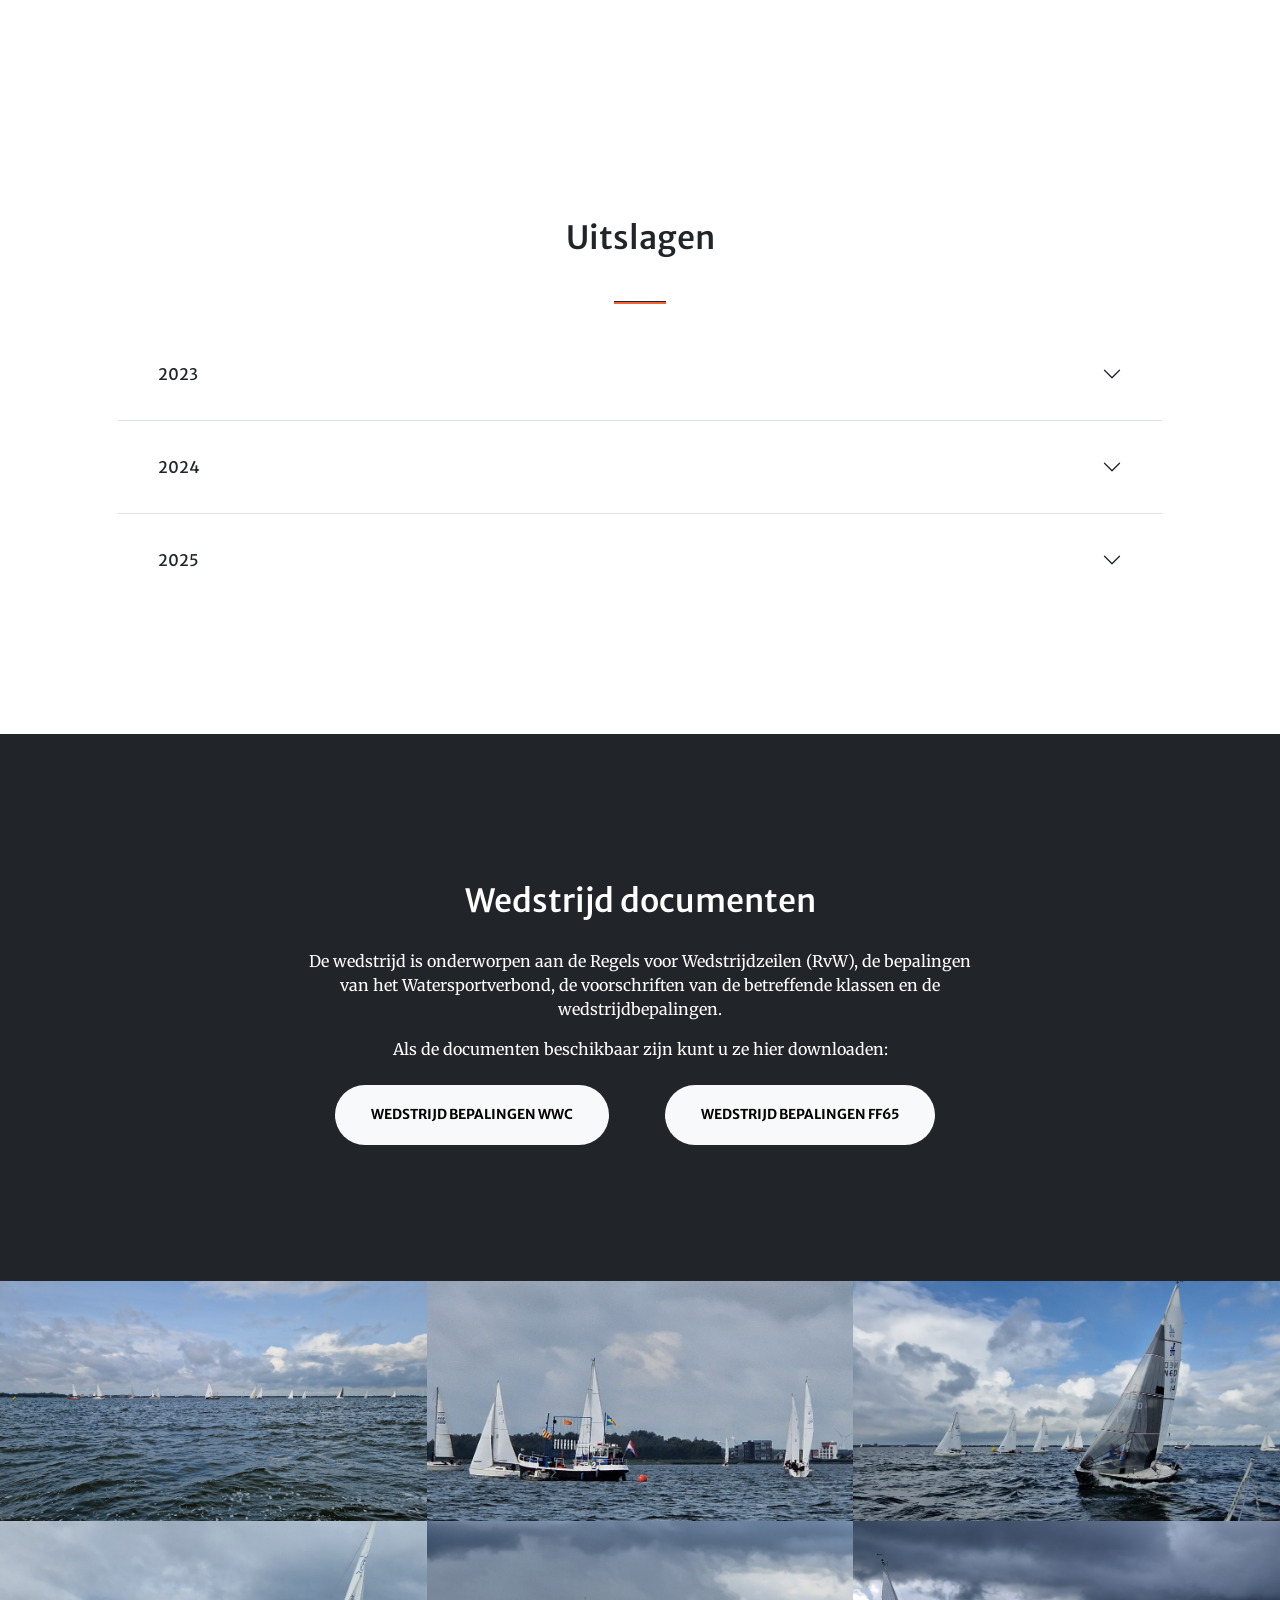
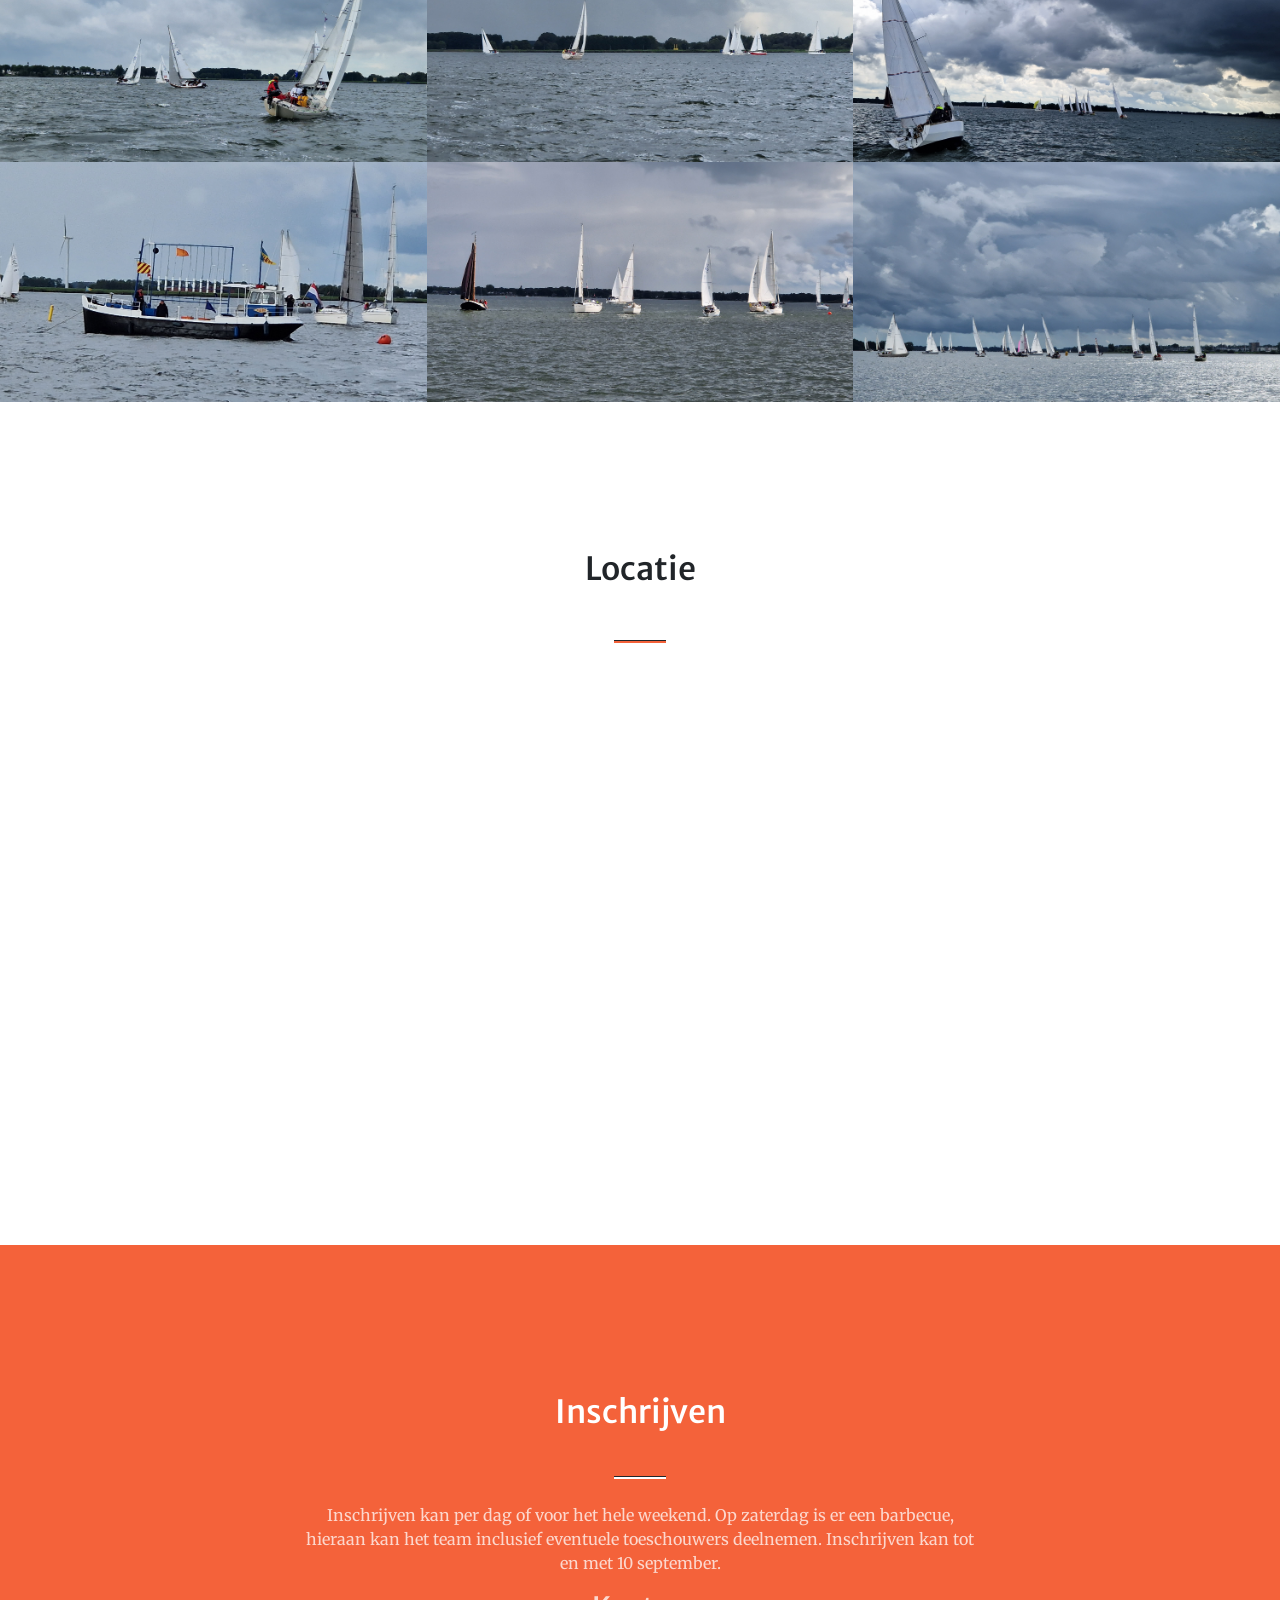
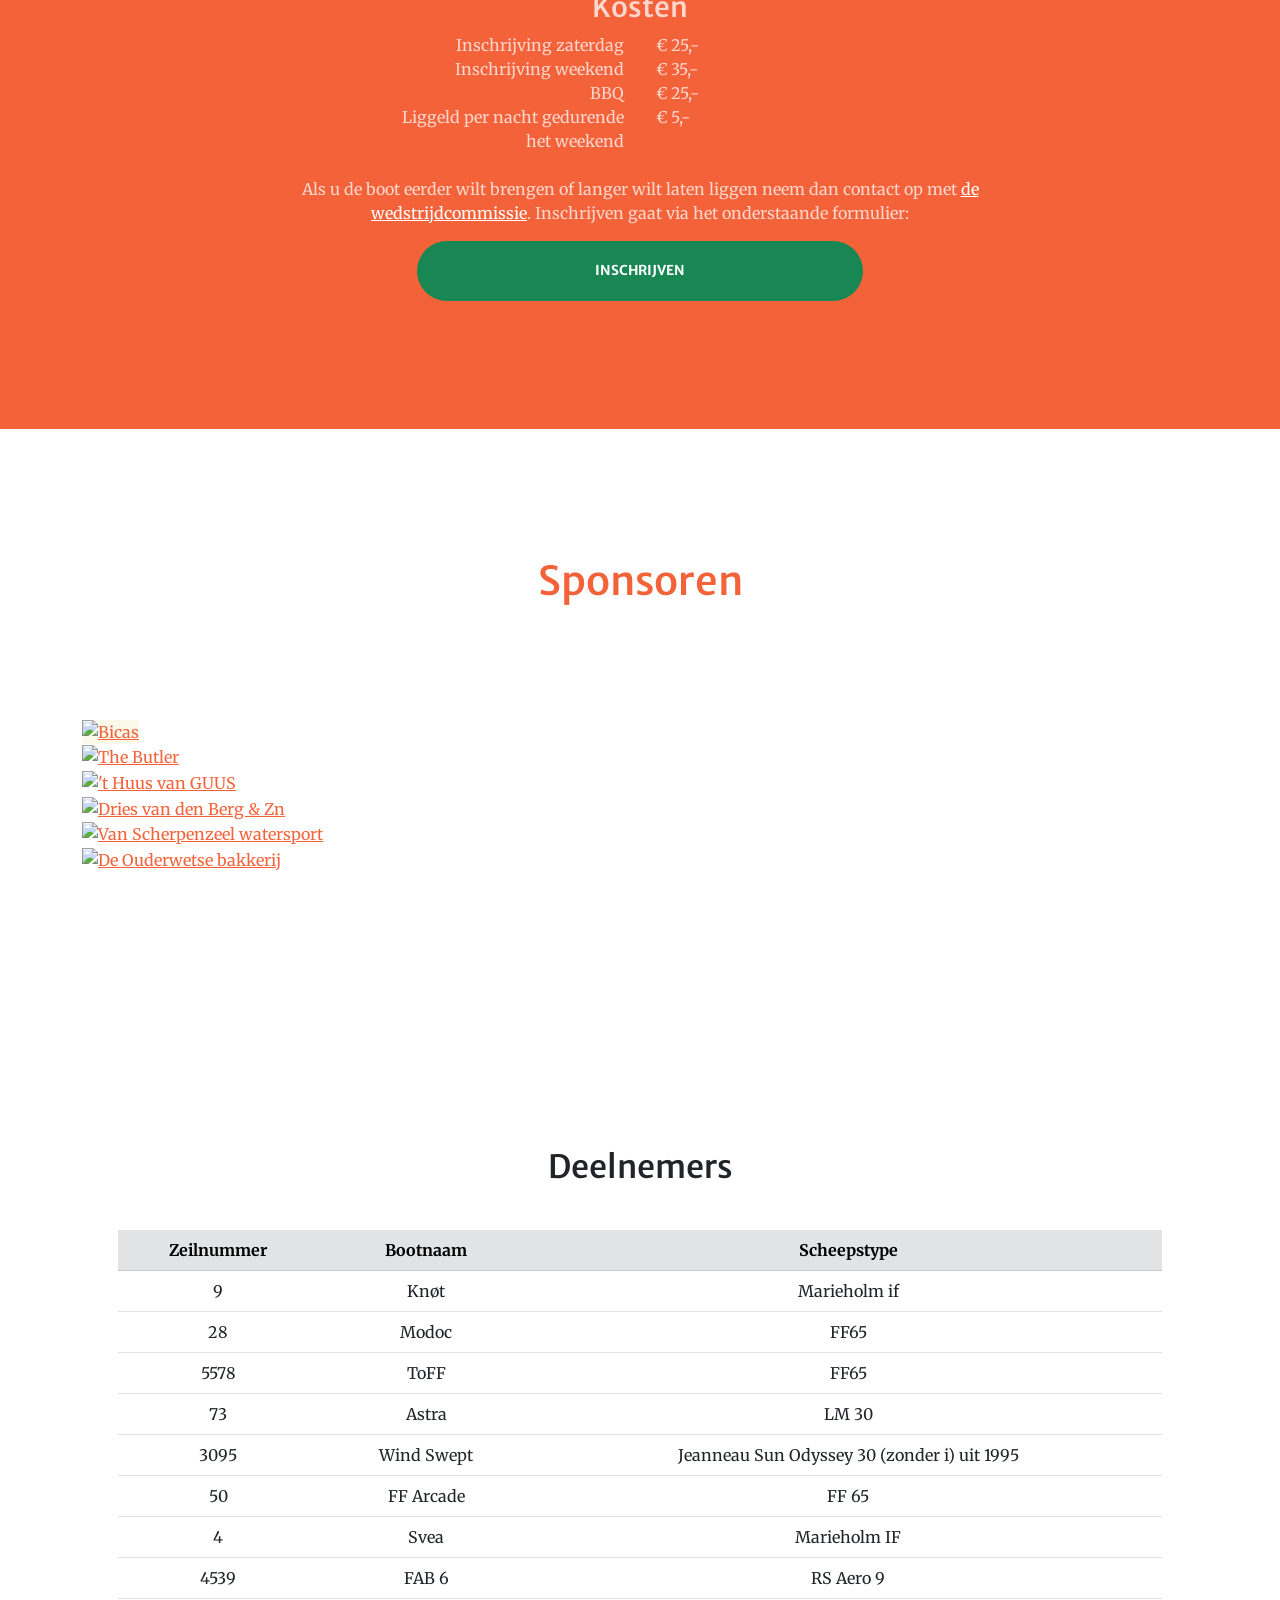
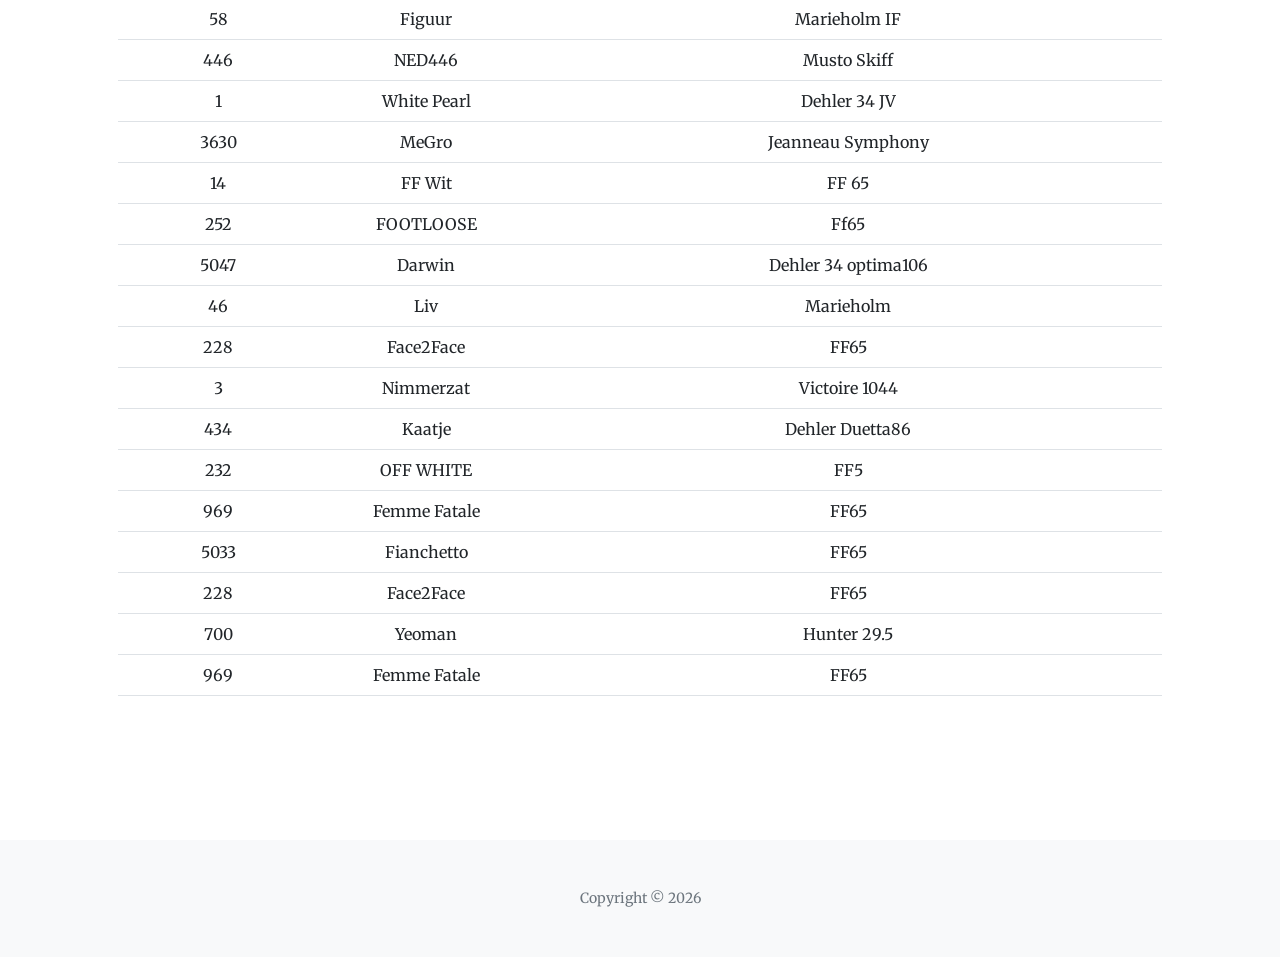
==== commit 84aaa84e: "add documents (WWC and FF65) and update participants" ====
--- a/index.html
+++ b/index.html
@@ -2295,7 +2295,11 @@
                     <p>Als de documenten beschikbaar zijn kunt u ze hier downloaden:</p>
                     <div class="row px-4 px-log-5 d-flex flex-row justify-content-center">
                         <div class="col-sm-6 p-2 text-center">
-                            <a class="btn btn-light btn-xl disabled" href="" target="_blank">Wedstrijd bepalingen</a>
+                            <a class="btn btn-light btn-xl enabled" href="https://drive.google.com/file/d/1xkDTfliiiwxOyA7OvU1j4CkBoHxnv7lZ/view?usp=drive_link" target="_blank">Wedstrijd bepalingen WWC</a>
+                            &nbsp;
+                        </div>
+                        <div class="col-sm-6 p-2 text-center">
+                            <a class="btn btn-light btn-xl enabled" href="https://drive.google.com/file/d/14v9w_JCoZVMtPdpwoYFOcnF4zJFub12q/view?usp=drive_link" target="_blank">Wedstrijd bepalingen FF65</a>
                             &nbsp;
                         </div>
                     </div>
